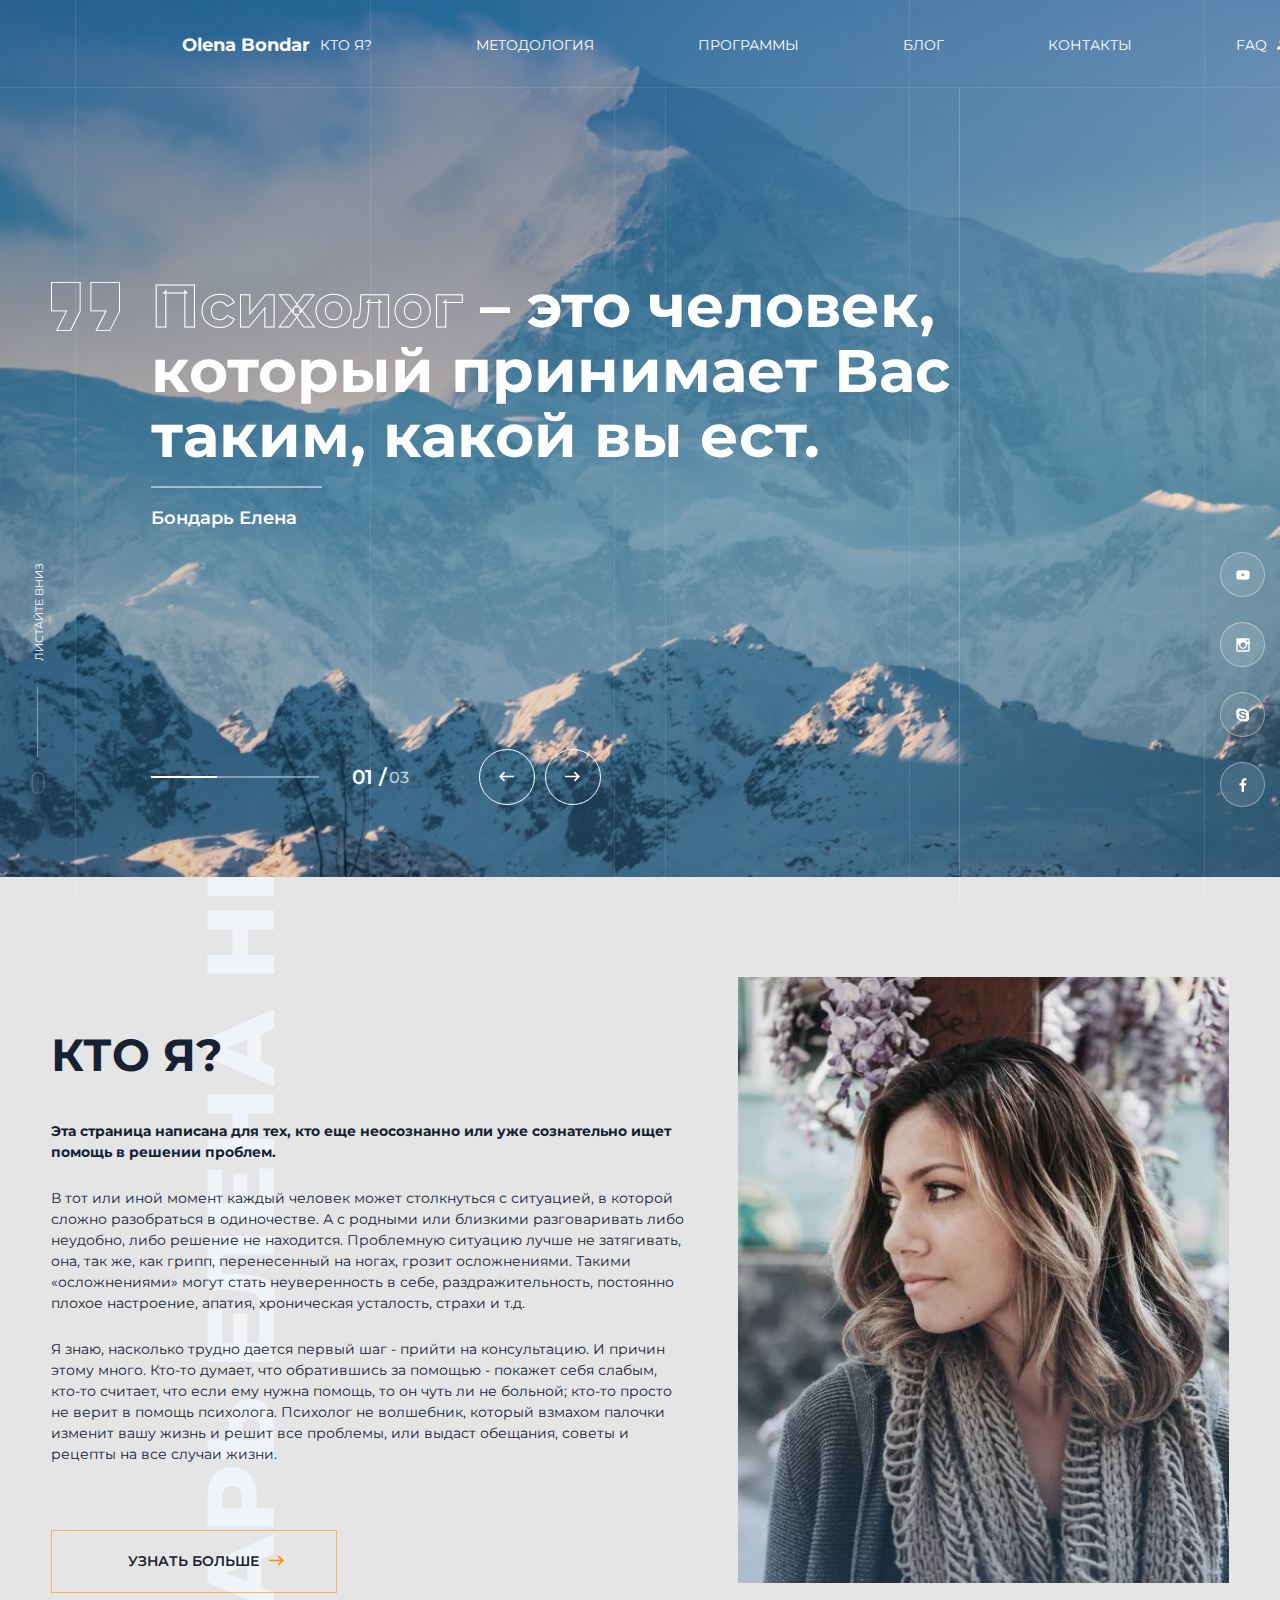
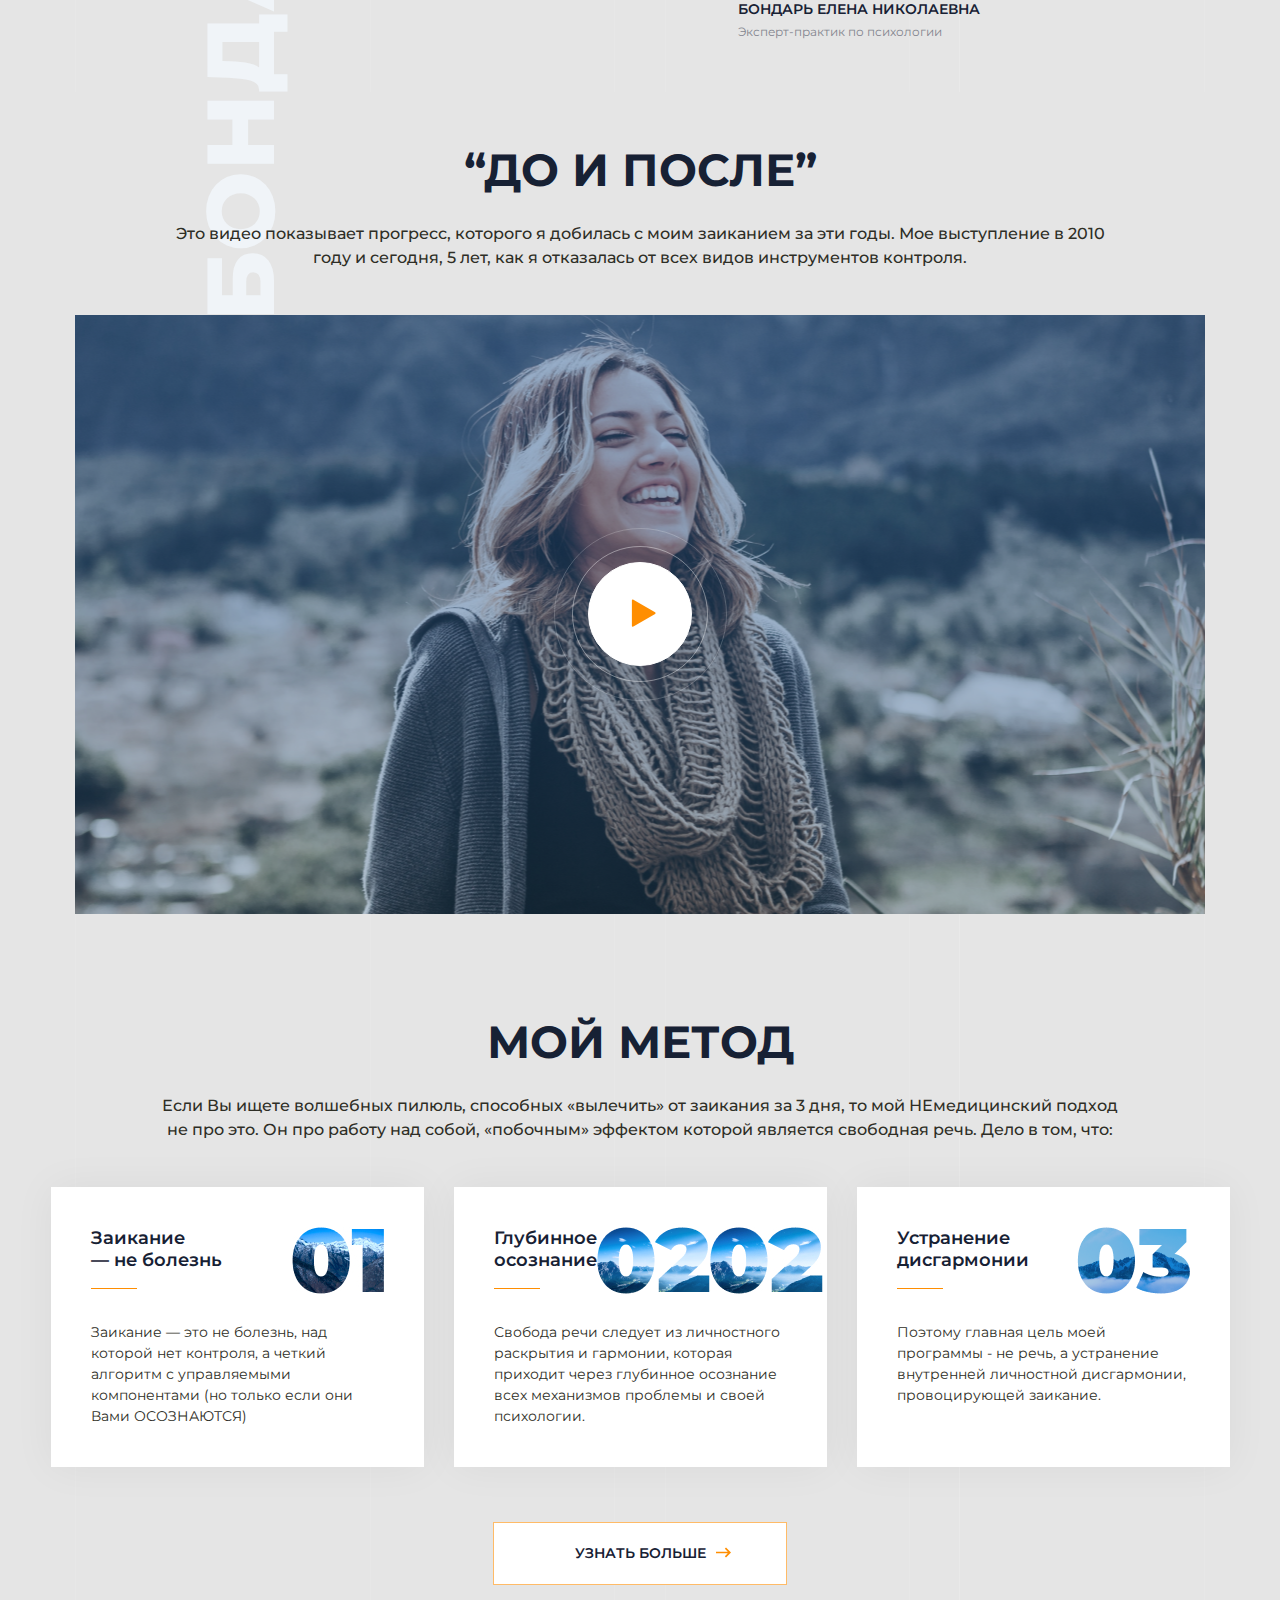
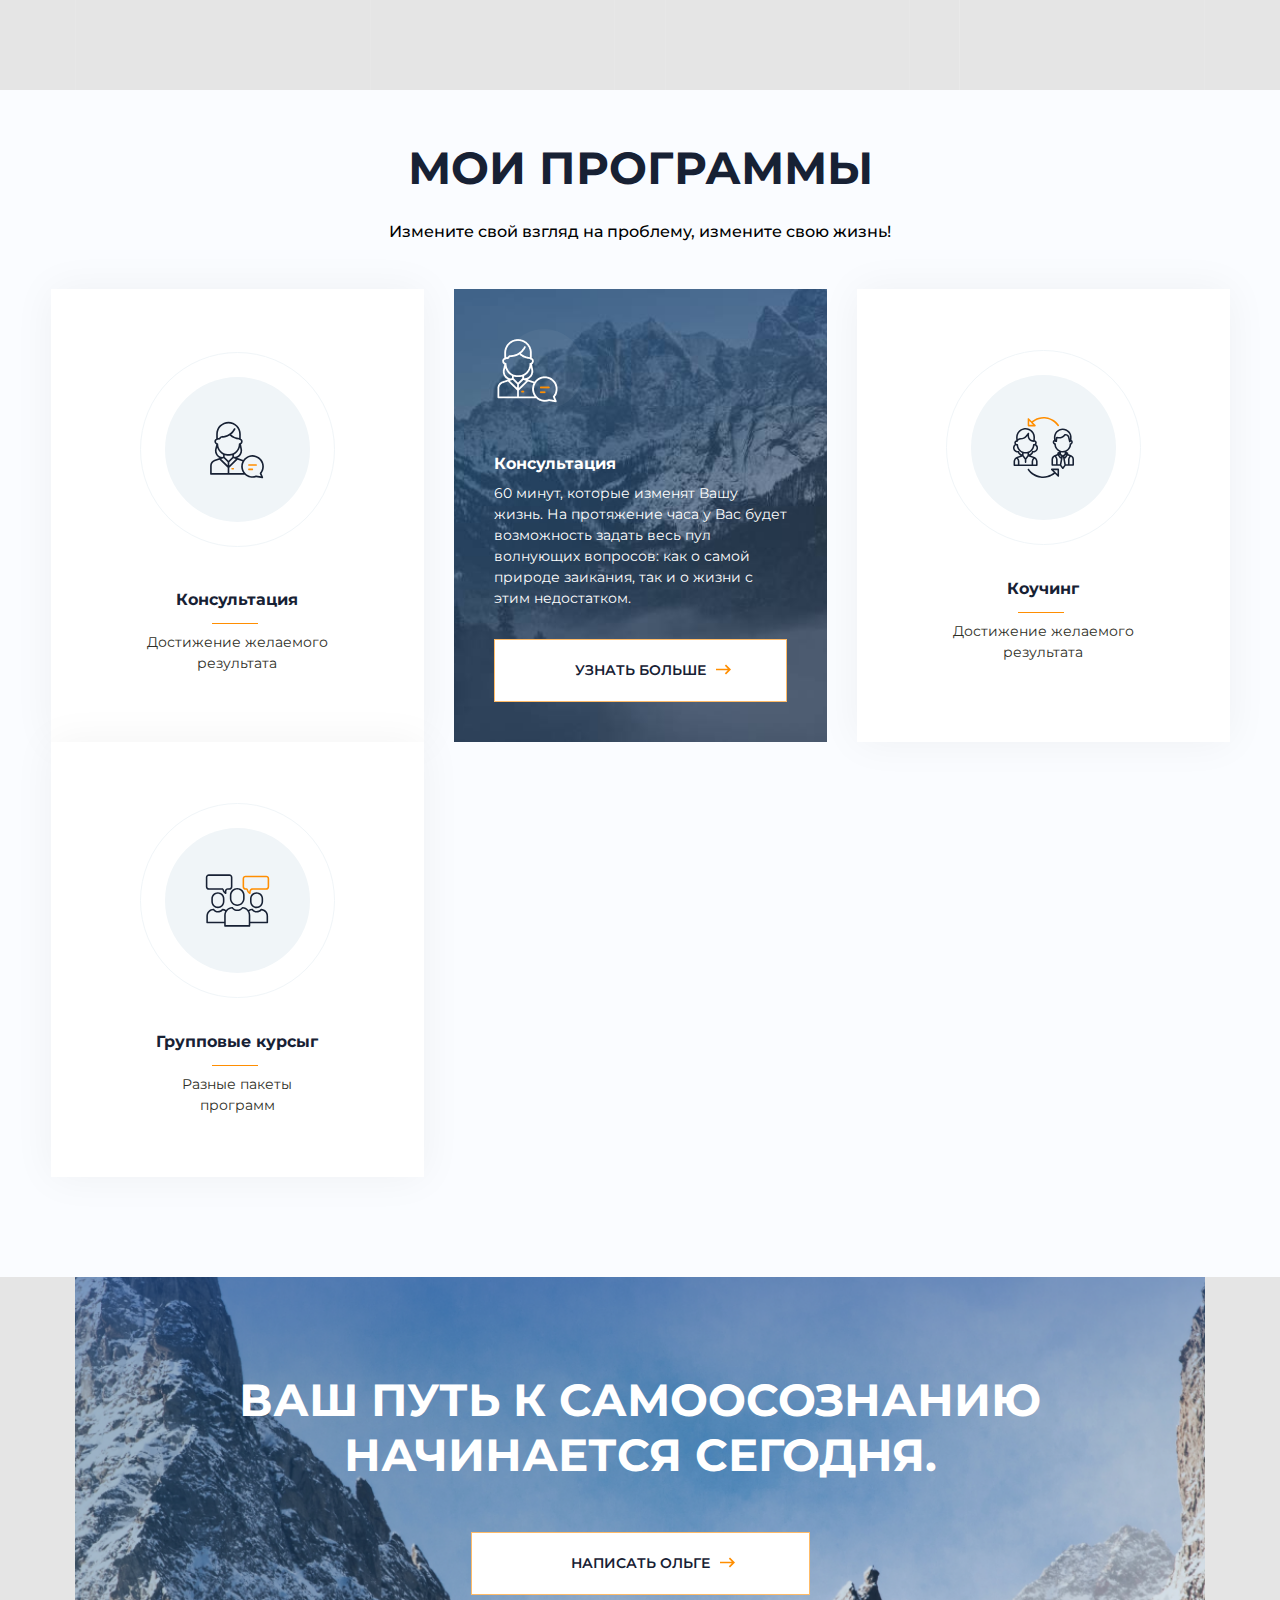
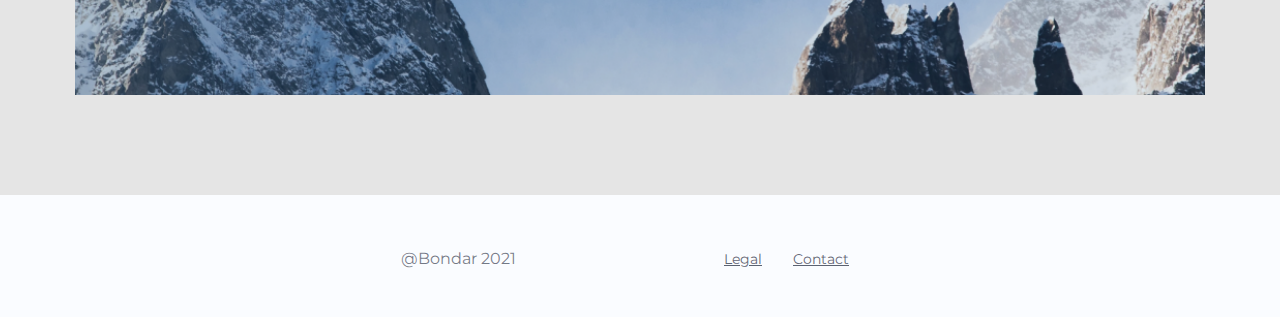
==== index.html @ 81c0834d "add files" ====
<!DOCTYPE html>
<html lang="en" xmlns="http://www.w3.org/1999/html">
<head>
    <meta charset="UTF-8">
    <meta name="viewport" content="width=device-width,initial-scale=1,shrink-to-fit=no">
    <title>Psychologist</title>
    <link rel="preconnect" href="https://fonts.googleapis.com">
    <link rel="preconnect" href="https://fonts.gstatic.com" crossorigin>
    <link href="https://fonts.googleapis.com/css2?family=Montserrat:wght@400;500;600;700;800&display=swap"
          rel="stylesheet">
    <link rel="stylesheet" href="css/style.css">
</head>
<body>

<section class="wrapper">
    <div class="vertical-lines"></div>
    <div class="vertical-lines__two"></div>
    <div class="vertical-lines__three"></div>
    <div class="vertical-lines__four"></div>
    <header class="header">
        <a href="#" class="header__logo">Olena Bondar</a>
        <nav class="menu__body">
            <ul class="menu__list">
                <li><a href="02_StopMyShutter_about_me.html" class="menu__link">КТО Я?</a></li>
                <li><a href="#" class="menu__link">методология</a></li>
                <li><a href="#" class="menu__link">программы</a></li>
                <li><a href="#" class="menu__link">блог</a></li>
                <li><a href="#" class="menu__link">контакты</a></li>
                <li><a href="#" class="menu__link">FAQ</a></li>
            </ul>
        </nav>
        <a href="#" class="header-btn">войти</a>
    </header>
    <div class="quote">
        <div class="vertical-lines__right"></div>
        <div class="vertical-lines__center"></div>
        <div class="vertical-lines__center"></div>
        <div class="vertical-lines__left"></div>
        <div class="quote__scroll_down">
            <p class="quote__scroll_down__text">листайте вниз</p>
            <div class="quote__scroll_down__line">
                <div class="scroll_down__line"></div>
                <img class="scroll_down__img" src="image/quote/mouse.svg">
            </div>
        </div>
        <div class="quote__social social">
            <a class="social-btn quote__social-btn" href="#">Ютуб
                <img class="social-img" src="image/quote/YouTube.svg" alt="Ютуб"></a>
            <a class="social-btn quote__social-btn" href="#">Інстаграм
                <img class="social-img" src="image/quote/instagram.svg" alt="Інстаграм"></a>
            <a class="social-btn quote__social-btn" href="#">Скайп
                <img class="social-img" src="image/quote/skype.svg" alt="Скайп"></a>
            <a class="social-btn quote__social-btn" href="#">Фейсбук
                <img class="social-img" src="image/quote/facebook.svg" alt="Фейсбук"></a>
        </div>
        <div class="container">

            <div class="quote__content">
                <h2 class="quote__title"><span class="quote__text">Психолог</span> – это человек, который
                    принимает
                    Вас таким, какой вы ест. </h2>
                <p class="quote__title__author">Бондарь Елена</p>
                <div class="quote__buttons round_page_buttons">
                    <div class="line"></div>
                    <p class="active_page">01 /</p>
                    <p class="quote__under_title under_title ">03</p>
                    <button class="btn btn_prev">
                        <svg width="15" height="11" viewBox="0 0 15 11" fill="none" xmlns="http://www.w3.org/2000/svg">
                            <path d="M15 4.68005V6.32068H3.20312L6.17188 9.32849L5 10.5004L0 5.50037L5 0.500366L6.17188 1.67224L3.20312 4.68005H15Z"
                                  fill="white"/>
                        </svg>
                    </button>
                    <button class="btn btn_next">
                        <svg width="15" height="11" viewBox="0 0 15 11" fill="none" xmlns="http://www.w3.org/2000/svg">
                            <path d="M1.02107e-06 6.32056L1.1645e-06 4.67993L11.7969 4.67993L8.82813 1.67212L10 0.500244L15 5.50024L10 10.5002L8.82813 9.32837L11.7969 6.32056L1.02107e-06 6.32056Z"
                                  fill="white"/>
                        </svg>
                    </button>
                </div>
            </div>
            
        </div>
    </div>
</section>

<section class="whoI">
    <div class="vertical-lines"></div>
    <div class="vertical-lines__two"></div>
    <div class="vertical-lines__three"></div>
    <div class="vertical-lines__four"></div>
    <div class="vertical-lines__right"></div>
    <div class="vertical-lines__center"></div>
    <div class="vertical-lines__center"></div>
    <div class="vertical-lines__left"></div>

    <div class="whoI_container container">
        <div class="whoI_info">
            <h3 class="title">Кто я?</h3>
            <p class="whoI_info__text"><b>Эта страница написана для тех, кто еще неосознанно или уже сознательно ищет
                помощь в решении проблем.</b></p>
            <p class="whoI_info__text">В тот или иной момент каждый человек может столкнуться с ситуацией, в которой
                сложно разобраться в одиночестве. А с родными или близкими разговаривать либо неудобно, либо решение не
                находится. Проблемную ситуацию лучше не затягивать, она, так же, как грипп, перенесенный на ногах,
                грозит осложнениями. Такими «осложнениями» могут стать неуверенность в себе, раздражительность,
                постоянно плохое настроение, апатия, хроническая усталость, страхи и т.д.</p>
            <p class="whoI_info__text">Я знаю, насколько трудно дается первый шаг - прийти на консультацию. И причин
                этому много. Кто-то думает, что обратившись за помощью - покажет себя слабым, кто-то считает, что если
                ему нужна помощь, то он чуть ли не больной; кто-то просто не верит в помощь психолога. Психолог не
                волшебник, который взмахом палочки изменит вашу жизнь и решит все проблемы, или выдаст обещания, советы
                и рецепты на все случаи жизни.</p>
            <div class="learn_more__btn">
                <a class="learn_more_link__btn" href="#">узнать больше</a>
            </div>
        </div>
        <div class="whoI__photo">
            <img src="image/whoI/photo.jpg" alt="photo"/>
            <p class="initials">Бондарь Елена Николаевна</p>
            <p class="job">Эксперт-практик по психологии</p>
        </div>
        <div class="social">
            <a class="social-btn whoI__social-btn" href="#">Ютуб
                <img class="social-img" src="image/whoI/YouTube.svg" alt="Ютуб"></a>
            <a class="social-btn whoI__social-btn" href="#">Інстаграм
                <img class="social-img" src="image/whoI/instagram.svg" alt="Інстаграм"></a>
            <a class="social-btn whoI__social-btn" href="#">Скайп
                <img class="social-img" src="image/whoI/skype.svg" alt="Скайп"></a>
            <a class="social-btn whoI__social-btn" href="#">Фейсбук
                <img class="social-img" src="image/whoI/facebook.svg" alt="Фейсбук"></a>
        </div>
    </div>
</section>

<section class="progress">
    <div class="name-psychologist">Бондарь Елена Николаевна</div>
    <div class="container">
        <div class="progress__text">
            <h3 class="title">“до и после”</h3>
            <p class="progress__under_title under_title">Это видео показывает прогресс, которого я добилась с моим
                заиканием за эти годы. Мое
                выступление в 2010 году и сегодня, 5 лет, как я отказалась от всех видов инструментов контроля. </p>
        </div>
    </div>
    <div class="progress__player">
        <div class="player_btn__radius"></div>
        <div class="player_btn__radius"></div>
        <button class="player_btn btn">
            <svg class="progress__player-svg" width="25" height="28" viewBox="0 0 25 28" fill="none"
                 xmlns="http://www.w3.org/2000/svg">
                <path d="M24.1016 13.2595C24.7682 13.6444 24.7682 14.6067 24.1016 14.9916L2.38728 27.5283C1.72061 27.9132 0.887278 27.4321 0.887278 26.6623L0.887279 1.5888C0.887279 0.818995 1.72061 0.337868 2.38728 0.722768L24.1016 13.2595Z"
                      fill="#FF8E01"/>
            </svg>
        </button>
    </div>
</section>

<section class="my_method">
    <div class="vertical-lines"></div>
    <div class="vertical-lines__two"></div>
    <div class="vertical-lines__three"></div>
    <div class="vertical-lines__four"></div>
    <div class="vertical-lines__right"></div>
    <div class="vertical-lines__center"></div>
    <div class="vertical-lines__center"></div>
    <div class="vertical-lines__left"></div>

    <div class="container">
        <div class="progress__text">
            <h3 class="title">мой метод</h3>
            <p class="progress__under_title under_title">Если Вы ищете волшебных пилюль, способных «вылечить» от
                заикания за 3 дня, то мой НЕмедицинский подход не про это. Он про работу над собой, «побочным» эффектом
                которой является свободная речь.
                Дело в том, что:
            </p>
        </div>

        <div class="my_method__approaches row">
            <div class="my_method__approaches_column col">
                <div class="my_method__approaches_item item">
                    <div class="approaches_top">
                        <h4 class="title_methods approaches_title">Заикание <br> — не болезнь</h4>
                        <img class="approaches_img" src="image/myMethod/01.jpg" alt="">
                    </div>
                    <p class="approaches_text">
                        Заикание — это не болезнь, над которой нет контроля, а четкий алгоритм с управляемыми
                        компонентами
                        (но только если они Вами ОСОЗНАЮТСЯ)
                    </p>
                </div>
            </div>
            <div class="my_method__approaches_column col">
                <div class="my_method__approaches_item item">
                    <div class="approaches_top">
                        <h4 class="title_methods approaches_title">Глубинное осознание</h4>
                        <img class="approaches_img" src="image/myMethod/02.png" alt="">
                        <img class="approaches_img" src="image/myMethod/02.jpg" alt="">
                    </div>
                    <p class="approaches_text">
                        Свобода речи следует из личностного раскрытия и гармонии, которая приходит через глубинное
                        осознание всех механизмов проблемы и своей психологии.
                    </p>
                </div>
            </div>
            <div class="my_method__approaches_column col">
                <div class="my_method__approaches_item item">
                    <div class="approaches_top">
                        <h4 class="title_methods approaches_title">Устранение дисгармонии</h4>
                        <img class="approaches_img" src="image/myMethod/03.png" alt="">
                    </div>
                    <p class="approaches_text">
                        Поэтому главная цель моей программы - не речь, а устранение внутренней личностной дисгармонии,
                        провоцирующей заикание.
                    </p>
                </div>
            </div>
        </div>

        <div class="my_method__btn learn_more__btn">
            <a class="learn_more_link__btn" href="#">узнать больше</a>
        </div>
    </div>
</section>

<section class="my_programs">
    <div class="vertical-lines"></div>
    <div class="vertical-lines__two"></div>
    <div class="vertical-lines__three"></div>
    <div class="vertical-lines__four"></div>
    <div class="vertical-lines__right"></div>
    <div class="vertical-lines__center"></div>
    <div class="vertical-lines__center"></div>
    <div class="vertical-lines__left"></div>

    <div class="my_programs_container container">
        <div class="progress__text">
            <h3 class="my_programs__title title">мои программы</h3>
            <p class="my_programs__under_title under_title">Измените свой взгляд на проблему, измените свою жизнь!
            </p>
        </div>
        <div class="my_programs__row row">
            <div class="my_programs__col col">
                <div class="my_programs__approaches_item item">
                    <div class="image_wrapper">
                        <div class="image_border"></div>
                        <div class="image_background"></div>
                        <img class="image_programs" src="image/myPrograms/consultation.svg" alt="coaching icon"/>
                    </div>
                    <div class="image_text">
                        <h4 class="approaches_column_title approaches_title">Консультация</h4>
                        <p class="my_programs__text-advantage approaches_text">
                            Достижение желаемого <br> результата
                        </p>
                    </div>
                </div>
            </div>

            <div class="my_programs__col col">
                <div class="my_programs__item-active item">
                    <img class="my_programs__icon" src="image/myPrograms/consultation-icon.png" alt="consultation icon">
                    <h4 class="my_programs__title-methods">Консультация</h4>
                    <p class="my_programs__text approaches_text">
                        60 минут, которые изменят Вашу жизнь. На протяжение часа у Вас будет возможность задать весь пул
                        волнующих вопросов: как о самой природе заикания, так и о жизни с этим недостатком.
                    </p>
                    <div class="my_programs__btn learn_more__btn">
                        <a class="learn_more_link__btn" href="#">узнать больше</a>
                    </div>
                </div>
            </div>


            <div class="my_programs__col col">
                <div class="my_programs__approaches_item item">
                    <img src="image/myPrograms/coaching-icon.svg" alt="coaching icon"/>
                    <h4 class="approaches_column_title approaches_title">Коучинг</h4>
                    <p class="my_programs__text-advantage approaches_text">
                        Достижение желаемого результата
                    </p>
                </div>
            </div>
            <div class="my_programs__col col">
                <div class="my_programs__approaches_item item">
                    <img src="image/myPrograms/GroupCourses-icon.svg" alt="coaching icon"/>
                    <h4 class="approaches_column_title approaches_title">Групповые курсыг</h4>
                    <p class="my_programs__text-advantage approaches_text">
                        Разные пакеты <br> программ
                    </p>
                </div>
            </div>


        </div>
    </div>
</section>

<section class="road">
    <div class="vertical-lines"></div>
    <div class="vertical-lines__two"></div>
    <div class="vertical-lines__three"></div>
    <div class="vertical-lines__four"></div>
    <div class="vertical-lines__right"></div>
    <div class="vertical-lines__center"></div>
    <div class="vertical-lines__center"></div>
    <div class="vertical-lines__left"></div>

    <div class="road__content">
        <div class="road_container container">
            <h3 class="road__title title">Ваш путь к самоосознанию начинается сегодня. </h3>
            <div class="road__btn learn_more__btn">
                <a class="learn_more_link__btn" href="#">Написать Ольге
                </a>
            </div>
        </div>
    </div>
</section>

<footer class="footer">
    <div class="vertical-lines"></div>
    <div class="vertical-lines__two"></div>
    <div class="vertical-lines__three"></div>
    <div class="vertical-lines__four"></div>
    <div class="vertical-lines__right"></div>
    <div class="vertical-lines__center"></div>
    <div class="vertical-lines__center"></div>
    <div class="vertical-lines__left"></div>

    <div class="footer_container container">
        <div class="footer__content">
            <a href="#" class="email">@Bondar 2021</a>
        </div>
        <div class="footer__content">
            <ul class="info_contact">
                <li class="info_contact__item">
                    <a class="info_contact__link" href="#">Legal</a>
                </li>
                <li class="info_contact__item">
                    <a class="info_contact__link" href="#">Contact</a>
                </li>
            </ul>
        </div>
    </div>
</footer>

<div class="modal-content">
    <button class="modal-content-close" type="button" title="Закрити">
        Закрити
    </button>
    <h2 class="modal-content-title approaches_title">Вход</h2>
    <form class="login-form" action="https://echo.htmlacademy.ru" method="post">
        <input class="icon-email" type="text" name="login" placeholder="E-mail">
        <input class="icon-password" type="password" name="password" placeholder="Пароль">
        <div class="remember">
            <label class="login-checkbox">
                <input type="checkbox" name="remember">
                <span class="checkbox-indicator"></span>
                Запомнить меня
            </label>
            <a class="restore" href="#">Забыли пароль?</a>
        </div>
        <button class="exit__btn learn_more_link__btn" type="submit">
            Войти
        </button>
        <div class="registration">
            <span class="registration_text">У вас нет аккаунта?</span>
            <a class="registration__link" href="#">Регистрация</a>
        </div>
    </form>
</div>

<div class="modal-content-registration">
    <button class="modal-content-close" type="button" title="Закрити">
        Закрити
    </button>
    <h2 class="modal-content-title approaches_title">Регистрация</h2>
    <form class="login-form" action="https://echo.htmlacademy.ru" method="post">
        <input class="icon-user" type="text" name="name" placeholder="Имя">
        <input class="icon-email" type="text" name="login" placeholder="E-mail">
        <input class="icon-password" type="password" name="password" placeholder="Пароль">
        <button class="exit__btn registration__exit__btn learn_more_link__btn" type="submit">
            зарегистрироваться
        </button>
        <div class="remember">
            <label class="login-checkbox registration-login-checkbox">
                <input type="checkbox" name="remember">
                <span class="checkbox-indicator registration-checkbox-indicator"></span>
                <span class="capital_letter">О</span>ТПРАВЛЯЯ ДАННУЮ ФОРМУ, ВЫ СОГЛАШАЕТЕСЬ НА ОБРАБОТКУ ПЕРСОНАЛЬНЫХ
                ДАННЫХ
            </label>
        </div>
    </form>
</div>

<script src="script.js"></script>
</body>
</html>
---- css/style.css ----
* {
    box-sizing: border-box;
}

body, html {
    margin: 0;
    font-family: 'Montserrat', sans-serif;
}

a {
    text-decoration: none;
}

img {
    max-width: 100%;
}


/*==============HEADER=============*/
.wrapper {
    position: relative;
    color: #FFFFFF;
    background: #1746d2 url("../image/MountainsHomePage.png") 50%/cover no-repeat;
    z-index: 1;
}

.name-psychologist {
    position: absolute;
    font-weight: 800;
    left: -604px;
    /*margin-right: 9px;*/
    font-size: 95px;
    line-height: 116px;
    text-transform: uppercase;
    transform: rotate(-90deg) translateX(673px);
    color: #F3F8FD;
    opacity: 0.8;
}

.vertical-lines {
    position: absolute;
    height: 100%;
    width: 1px;
    top: 0;
    left: 75px;
    background: rgba(255, 255, 255, .1);
}

.vertical-lines__two {
    position: absolute;
    height: 100%;
    width: 1px;
    top: 0;
    left: 370px;
    background: rgba(255, 255, 255, .1);
}

.vertical-lines__three {
    position: absolute;
    height: 100%;
    width: 1px;
    top: 0;
    right: 370px;
    background: rgba(255, 255, 255, .1);
}

.vertical-lines__four {
    position: absolute;
    height: 100%;
    width: 1px;
    top: 0;
    right: 75px;
    background: rgba(255, 255, 255, .1);
}

.wrapper a {
    color: #FFFFFF;
}

.header {
    border-bottom: 1px solid rgba(255, 255, 255, 0.1);
    padding: 33px 182px 30px;
    display: flex;
    justify-content: space-between;
    align-items: center;
}

.header__logo {
    font-weight: bold;
    font-size: 18px;
    line-height: 24px;
    white-space: nowrap;
}

.menu__body {
    margin: 0 10px;
}

.menu__list {
    display: flex;
    align-items: center;
    padding: 0;
    margin: 0;
}

.menu__list li {
    list-style-type: none;
    margin-left: 104px;
    white-space: nowrap;
}

.menu__list li:first-child {
    margin-left: 0;
}

.menu__link {
    font-size: 14px;
    line-height: 24px;
    text-transform: uppercase;
}

.header-btn {
    padding-left: 24px;
    position: relative;
}

.header-btn::before {
    content: "";
    position: absolute;
    top: 3px;
    left: 0;
    width: 10px;
    height: 24px;
    background: transparent url(../image/iconExit.svg) no-repeat;
}

/*=================================*/
.quote {
    position: relative;
    display: flex;
    justify-content: space-between;
    padding: 185px 0 68px;
}

.vertical-lines__right {
    position: absolute;
    height: 100%;
    width: 1px;
    top: 0;
    left: 665px;
    background: rgba(255, 255, 255, .1);
}

.vertical-lines__center {
    position: absolute;
    height: 100%;
    width: 1px;
    top: 0;
    left: 959px;
    background: rgba(255, 255, 255, .1);
}

.vertical-lines__left {
    position: absolute;
    height: 100%;
    width: 1px;
    top: 0;
    right: 665px;
    background: rgba(255, 255, 255, .1);
}

.quote__scroll_down {
    position: absolute;
    bottom: 0;
    left: 0;
    display: flex;
    flex-direction: column;
    align-items: center;
    width: 75px;
    padding-bottom: 100px;
}

.container {
    position: relative;
    z-index: 1;
    width: 100%;
    max-width: 1179px;
    margin: auto;
}

.quote__scroll_down__line {
    height: 70px;
    width: 1px;
    background: #FFFFFF;
    opacity: 0.4;
    margin-bottom: 20px;
}

.quote__scroll_down__text {
    font-weight: normal;
    font-size: 11px;
    line-height: 13px;
    text-transform: uppercase;
    transform: rotate(-90deg) translateY(50px);
    transform-origin: left;
    margin-bottom: 20px;
    white-space: nowrap;
}

.quote__scroll_down__line {
    position: relative;
}

.scroll_down__img {
    position: absolute;
    bottom: -37px;
    left: -10px;
    max-width: initial;
}

.quote__content {
    padding-left: 100px;
    padding-right: 100px;
}

.quote__title {
    position: relative;
    font-style: normal;
    font-weight: bold;
    font-size: 60px;
    line-height: 65px;
    margin: 0;
}

.quote__text {
    color: transparent;
    -webkit-text-stroke: 1px #FFFFFF;
}

.quote__title::before {
    content: "";
    position: absolute;
    top: 9px;
    left: -100px;
    width: 69px;
    height: 49px;
    background: transparent url(../image/quote/quotes.png) no-repeat center;
}

.quote__title__author {
    display: table;
    padding-top: 18px;
    padding-right: 25px;
    font-weight: 600;
    font-size: 18px;
    line-height: 24px;
    border-top: 2px solid rgba(255, 255, 255, .5);
    margin-bottom: 215px;
}

.quote__buttons {
    display: flex;
    align-items: center;
}

.line {
    position: relative;
    height: 2px;
    width: 168px;
    background: rgba(255, 255, 255, 0.4);
    margin-right: 33px;
}

.line::before {
    content: "";
    position: absolute;
    top: 0;
    left: 0;
    background: rgba(255, 255, 255, 1);
    width: 66px;
    height: 2px;
}

.active_page {
    font-weight: 600;
    font-size: 20px;
    line-height: 24px;
    text-transform: uppercase;
}

/*=============Загальний стиль тексту під заголовком============*/
.under_title {
    font-weight: 500;
    font-size: 16px;
    line-height: 24px;
}

/*=============Загальний стиль тексту під заголовком============*/
/*==============================================================*/
.quote__under_title {
    margin-left: 3px;
    margin-right: 70px;
    padding-top: 1px;
    color: rgba(255, 255, 255, .7);
    text-transform: uppercase;
}

.btn {
    border-radius: 50%;
    cursor: pointer;
}

.btn_prev,
.btn_next {
    height: 56px;
    width: 56px;
    margin-right: 10px;

    text-transform: uppercase;
    background: transparent;
    border: 1px solid #FFFFFF;
}

.btn_next:last-child {
    margin-right: 0;
}

.social-btn {
    font-size: 0;
}

.social {
    padding: 0 15px 70px;
    position: absolute;
    right: 0;
    bottom: 0;
}

.social-btn {
    position: relative;
    display: flex;
    align-items: center;
    justify-content: center;
    text-decoration: none;
    border-radius: 50%;
    height: 45px;
    width: 45px;
    margin-bottom: 25px;
}

.quote__social-btn {
    background: rgba(255, 255, 255, 0.1);
    border: 1px solid rgba(255, 255, 255, 0.4);
}

.social-btn:last-child {
    margin-bottom: 0;
}

/*=============================================*/

.whoI {
    position: relative;
    background: #E5E5E5;
}

.whoI_container {
    display: flex;
    justify-content: space-between;
    padding: 100px 0 50px;
}

.whoI_info {
    flex: 0 0 58.333333%;
    max-width: 58.333333%;
    padding-right: 50px;
    z-index: 1;
}

.title {
    padding: 50px 0 25px 0;
    margin: 0;
    font-weight: bold;
    font-size: 45px;
    line-height: 55px;
    text-transform: uppercase;
    color: #172134;
}

.whoI_info__text {
    color: #172134;
    margin-bottom: 25px;
    font-size: 14px;
    line-height: 21px;
}

.whoI_info__text:last-of-type {
    margin-bottom: 0;
}

.learn_more__btn {
    position: relative;
    z-index: 1;
    display: flex;
    align-items: center;
    justify-content: center;
    width: 45%;
    margin-top: 65px;
    padding: 20px 50px;
    border: 1px solid rgba(255, 142, 1, .6);
}

.learn_more__btn:hover {
    background: #ff8e01;
}

.learn_more__btn:hover a {
    color: #FFFFFF;
}

.learn_more__btn:hover .learn_more_link__btn::before {
    background: transparent url(../image/quote/next.svg) no-repeat;
}

.learn_more_link__btn {
    text-transform: uppercase;
    color: #172134;
    position: relative;
    font-weight: 600;
    font-size: 14px;
    line-height: 21px;
}

.learn_more_link__btn::before {
    content: "";
    position: absolute;
    top: 4px;
    right: -25px;
    width: 15px;
    height: 25px;
    background: transparent url(../image/whoI/next.svg) no-repeat;
}

.whoI__social-btn {
    background: rgba(23, 33, 52, 0.05);
    border: 1px solid rgba(23, 33, 52, 0.1);
}

.social.social-img {
    background: rgba(23, 33, 52, 0.55);
}

.whoI__photo {
    flex: 0 0 41.666667%;
    max-width: 41.666667%;
    z-index: 1;
}
.initials {
    margin: 12px 0 1px 0;
    font-weight: 600;
    font-size: 14px;
    line-height: 21px;
    text-transform: uppercase;
    color: #172134;
}

.job {
    margin: 0;
    font-weight: normal;
    font-size: 12px;
    line-height: 21px;
    color: #172134;
    opacity: 0.5;
}

.whoI .social {
    padding-bottom: 110px;
}

/*=============================================*/
.progress {
    position: relative;
    background: #E5E5E5;
}

.progress__text {
    text-align: center;
    padding-bottom: 45px;
}

.progress__under_title {
    color: #2E2E26;
    padding: 0 110px;
    margin: 0;
}

.progress__player {
    display: flex;
    align-items: center;
    justify-content: center;
    height: 599px;
    max-height: 100%;
    margin: 0 75px;
    background: #1746d2 url("../image/progress/backgroundPlayer.png") 50%/cover no-repeat;
}

.player_btn {
    width: 104px;
    height: 104px;
    background: #FFFFFF;
    border: 1px solid #FFFFFF;
}

.player_btn:hover .progress__player-svg path:hover {
    fill: #1746d2;
}

.player_btn__radius:first-child {
    position: absolute;
    width: 173px;
    height: 173px;
    border-radius: 50%;
    opacity: 0.2;

    border: 1px solid #FFFFFF;
}

.player_btn__radius {
    position: absolute;
    width: 136px;
    height: 136px;
    border-radius: 50%;
    opacity: 0.4;
    border: 1px solid #FFFFFF;
}

.progress__player-svg {
    margin-left: 7px;
}

/*======================================*/
.my_method {
    position: relative;
    padding-top: 50px;
    padding-bottom: 50px;
    background: #E5E5E5;
}

.row {
    display: flex;
    flex-wrap: wrap;
    margin: 0 -15px;
}

.col {
    padding: 0 15px;
    flex: 1 1 33.333333%;
    max-width: 33.333333%;
    z-index: 1;
}

.item {
    height: 100%;
}

.my_method__approaches_item {
    padding: 40px;
    background: #FFFFFF;
    box-shadow: 0 0 40px rgba(0, 0, 0, 0.05);
}

.approaches_top {
    display: flex;
    justify-content: space-between;
}

/*===========Загальний стиль заголовка методів==============*/
.title_methods {
    font-weight: 600;
    font-size: 18px;
    line-height: 22px;
}

.approaches_title {
    position: relative;
    padding-bottom: 18px;
    margin: 0 0 19px 0;
    color: #172134;
}

.approaches_title::before {
    content: "";
    position: absolute;
    bottom: 0;
    left: 0;
    width: 46px;
    height: 1px;
    background: #FF8E01;
}

.approaches_img {
    height: 100%;
}

.approaches_text {
    margin-bottom: 0;
    font-weight: normal;
    font-size: 14px;
    line-height: 21px;

    color: #2E2E26;
}

.my_method__btn {
    background: #FFFFFF;
    margin: 55px auto;
    width: 25%;
}

/*============================================*/
.my_programs {
    position: relative;
    background: #FAFCFF;
}

.my_programs__under_title {
    margin: 0;
}

.my_programs__row {
    padding-bottom: 100px;
}

.my_programs__item-active {
    background: #1746d2 url("../image/myPrograms/classActive.jpg") 50%/cover no-repeat;
    padding: 40px;
}

.my_programs__icon {
    margin-bottom: 40px;
}

.my_programs__title-methods {
    margin: 0 0 10px 0;
    color: #FFFFFF;
}

.my_programs__text {
    color: #FFFFFF;
    margin: 0;
}

.my_programs__btn {
    background: #FFFFFF;
    margin: 30px auto 0;
    width: 100%;
}

.my_programs__approaches_item {
    position: relative;
    text-align: center;
    padding: 60px;
    background: #FFFFFF;
    border: 1px solid rgba(255, 255, 255, 0.5);
    box-shadow: 0 0 40px rgba(0, 0, 0, 0.05);
}

.approaches_column_title {

    padding-bottom: 15px;
    margin-top: 30px;
    margin-bottom: 8px;

}

.approaches_column_title::before {
    left: 40%;
}

.my_programs__text-advantage {
    margin: 0;
}

.image_wrapper {
    /*position: relative;*/
    display: flex;
    text-align: center;
    justify-content: center;
    align-items: center;
    margin-top: 100px;
}

.image_border {
    position: absolute;
    border-radius: 50%;
    border: 1px solid #F0F5F8;
    width: 195px;
    height: 195px;
}

.image_background {
    position: absolute;
    border-radius: 50%;
    width: 145px;
    height: 145px;
    background: #F0F5F8;
}

.image_programs {
    position: absolute;
}

.image_text {
    margin-top: 140px;
}

/*===================================*/
.road {
    padding-bottom: 100px;
    background: #E5E5E5;
}

.road__content {
    margin: 0 75px;
    background: #1746d2 url("../image/road/backgroundRoad.png") 50%/cover no-repeat;
}

.road_container {
    text-align: center;
    padding: 95px 0 100px;
}

.road__title {
    padding: 0 50px;
    color: #FFFFFF;
}

.road__btn {
    background: #FFFFFF;
    margin: 50px auto 0;
    width: 30%;
    padding: 20px 90px;
}

/*============================================*/
.footer {
    background: #FAFCFF;
    padding: 54px 0 49px;
}

.footer_container {
    display: flex;
}

.footer__content {
    flex: 1 1 50%;
    max-width: 50%;
}

.email {
    display: flex;
    /*text-align: end;*/
    /*padding: 50px 120px 50px 300px;*/
    color: rgba(23, 33, 52, 0.6);
    justify-content: flex-end;
    padding-right: 124px;
    /*margin-top: 30px;*/
}

.info_contact {
    display: flex;
    margin: 0;
    padding: 0;
}

.info_contact__item {
    list-style: none;
}

.info_contact__item:first-child {
    margin-left: 84px;
}

.info_contact__link {
    margin-right: 31px;
    font-weight: normal;
    font-size: 14px;
    line-height: 17px;
    text-decoration-line: underline;

    color: rgba(23, 33, 52, 0.7);

}

/*========================================*/
/*========================================*/
.modal-content {
    display: none;
    position: absolute;
    top: 90px;
    left: 50%;
    width: 470px;
    height: 470px;
    margin-left: -230px;
    padding: 45px 60px 58px;
    background: #FFFFFF;
}

.modal-content-registration {
    display: none;
    position: absolute;
    top: 90px;
    left: 50%;
    width: 470px;
    height: 550px;
    margin-left: -230px;
    margin-top: 480px;
    padding: 45px 60px 58px;
    background: #FFFFFF;
}

@keyframes bounce {
    0% {
        transform: translateY(-2000px);
    }
    70% {
        transform: translateY(30px);
    }
    90% {
        transform: translateY(-10px);
    }
    100% {
        transform: translateY(0);
    }
}

@keyframes shake {
    0%, 100% {
        transform: translateX(0);
    }
    10%, 30%, 50%, 70%, 90% {
        transform: translateX(-10px);
    }
    20%, 40%, 60%, 80% {
        transform: translateY(10px);
    }
}

.modal-error {
    animation: shake .6s;
}

.modal-content-close {
    position: absolute;
    top: 0;
    right: -34px;

    width: 22px;
    height: 22px;

    font-size: 0;

    background-color: transparent;
    border: 0;
    cursor: pointer
}

.modal-content-close::before,
.modal-content-close::after {
    content: '';
    position: absolute;
    top: 10px;
    left: 2px;

    width: 19px;
    height: 3px;
    background-color: #d0d0d0;
    border-radius: 1px;
}

.modal-content-close::before {
    transform: rotate(45deg);
}

.modal-content-close::after {
    transform: rotate(-45deg);
}

.modal-content-title {
    font-weight: bold;
    font-size: 40px;
    line-height: 49px;

    text-align: center;
    text-transform: uppercase;


    color: #172134;
}

.modal-content-title::before {
    left: 43%;
}

.modal-content .login-form {
    margin-top: 25px;
    margin-bottom: 10px;
}

.login-form input[type="text"], .login-form input[type="password"] {
    width: 100%;
    margin: 0 0 15px;
    padding: 22px 56px 24px 30px;
    font-style: normal;
    font-weight: 300;
    font-size: 14px;
    line-height: 14px;
    font-family: 'Montserrat', sans-serif;
    color: #172134;
    background: #FFFFFF;
    border: 1px solid rgba(23, 33, 52, .2);
}

.login-form input.icon-user {
    background: url(../pop-upImage/registration/user.svg) 95% 22px no-repeat, url(../pop-upImage/Exit/grayLine.svg) 85% 15px no-repeat;
}

.login-form input.icon-email {
    background: url(../pop-upImage/Exit/E-mail.svg) 95% 22px no-repeat, url(../pop-upImage/Exit/grayLine.svg) 85% 15px no-repeat;
}

.login-form input.icon-password {
    background: url(../pop-upImage/Exit/Password.svg) 95% 22px no-repeat, url(../pop-upImage/Exit/grayLine.svg) 85% 15px no-repeat;
}

.login-checkbox {
    position: relative;
    padding-left: 30px;
    cursor: pointer;
    font-size: 14px;
    line-height: 17px;
    color: #172134;
}


.login-checkbox input[type="checkbox"] + .checkbox-indicator {
    position: absolute;
    top: -3px;
    left: 0;
    width: 20px;
    height: 20px;
    opacity: 0.8;
    border: 1px solid #172134;
    border-radius: 3px;
}

.remember {
    display: flex;
    align-items: center;
    justify-content: space-between;
}

.restore {
    font-size: 14px;
    line-height: 17px;
    color: #FF8E01;
}

.exit__btn {
    width: 100%;
    margin-top: 16px;
    padding: 20px 50px;
    background: #FFFFFF;
    border: 1px solid #FF8E01;
}

.exit__btn::before {
    content: "";
    position: absolute;
    top: 42%;
    right: 35%;
    width: 15px;
    height: 25px;
    background: transparent url(../image/whoI/next.svg) no-repeat;
}

.registration {
    margin-top: 15px;
    text-align: center;
    font-size: 14px;
    line-height: 17px;
}

.registration_text {
    color: #172134;
}

.registration__link {
    color: #FF8E01;;
    border-bottom: 1px solid #FF8E01;;

}

.modal-content-show {
    display: block;
    animation: bounce .6s;
}

.login-checkbox input[type="checkbox"] {
    display: none;
}


.login-checkbox input[type="checkbox"]:checked + .checkbox-indicator::before,
.login-checkbox input[type="checkbox"]:checked + .checkbox-indicator::after {
    content: '';
    position: absolute;
    top: 8px;
    left: 2px;

    width: 15px;
    height: 1px;

    background-color: #000;
}

.login-checkbox input[type="checkbox"]:checked + .checkbox-indicator::before {
    transform: rotate(45deg);
}

.login-checkbox input[type="checkbox"]:checked + .checkbox-indicator::after {
    transform: rotate(-45deg);
}

.registration-login-checkbox {
    padding-left: 36px;
    margin-top: 20px;
    font-weight: normal;
    font-size: 12px;
    line-height: 15px;
    text-transform: lowercase;
    color: #172134;
}

.login-checkbox input[type="checkbox"] + .registration-checkbox-indicator {
    top: 4px;
}

.registration__exit__btn::before {
    right: 15%;
}

.capital_letter {
    text-transform: uppercase;
}
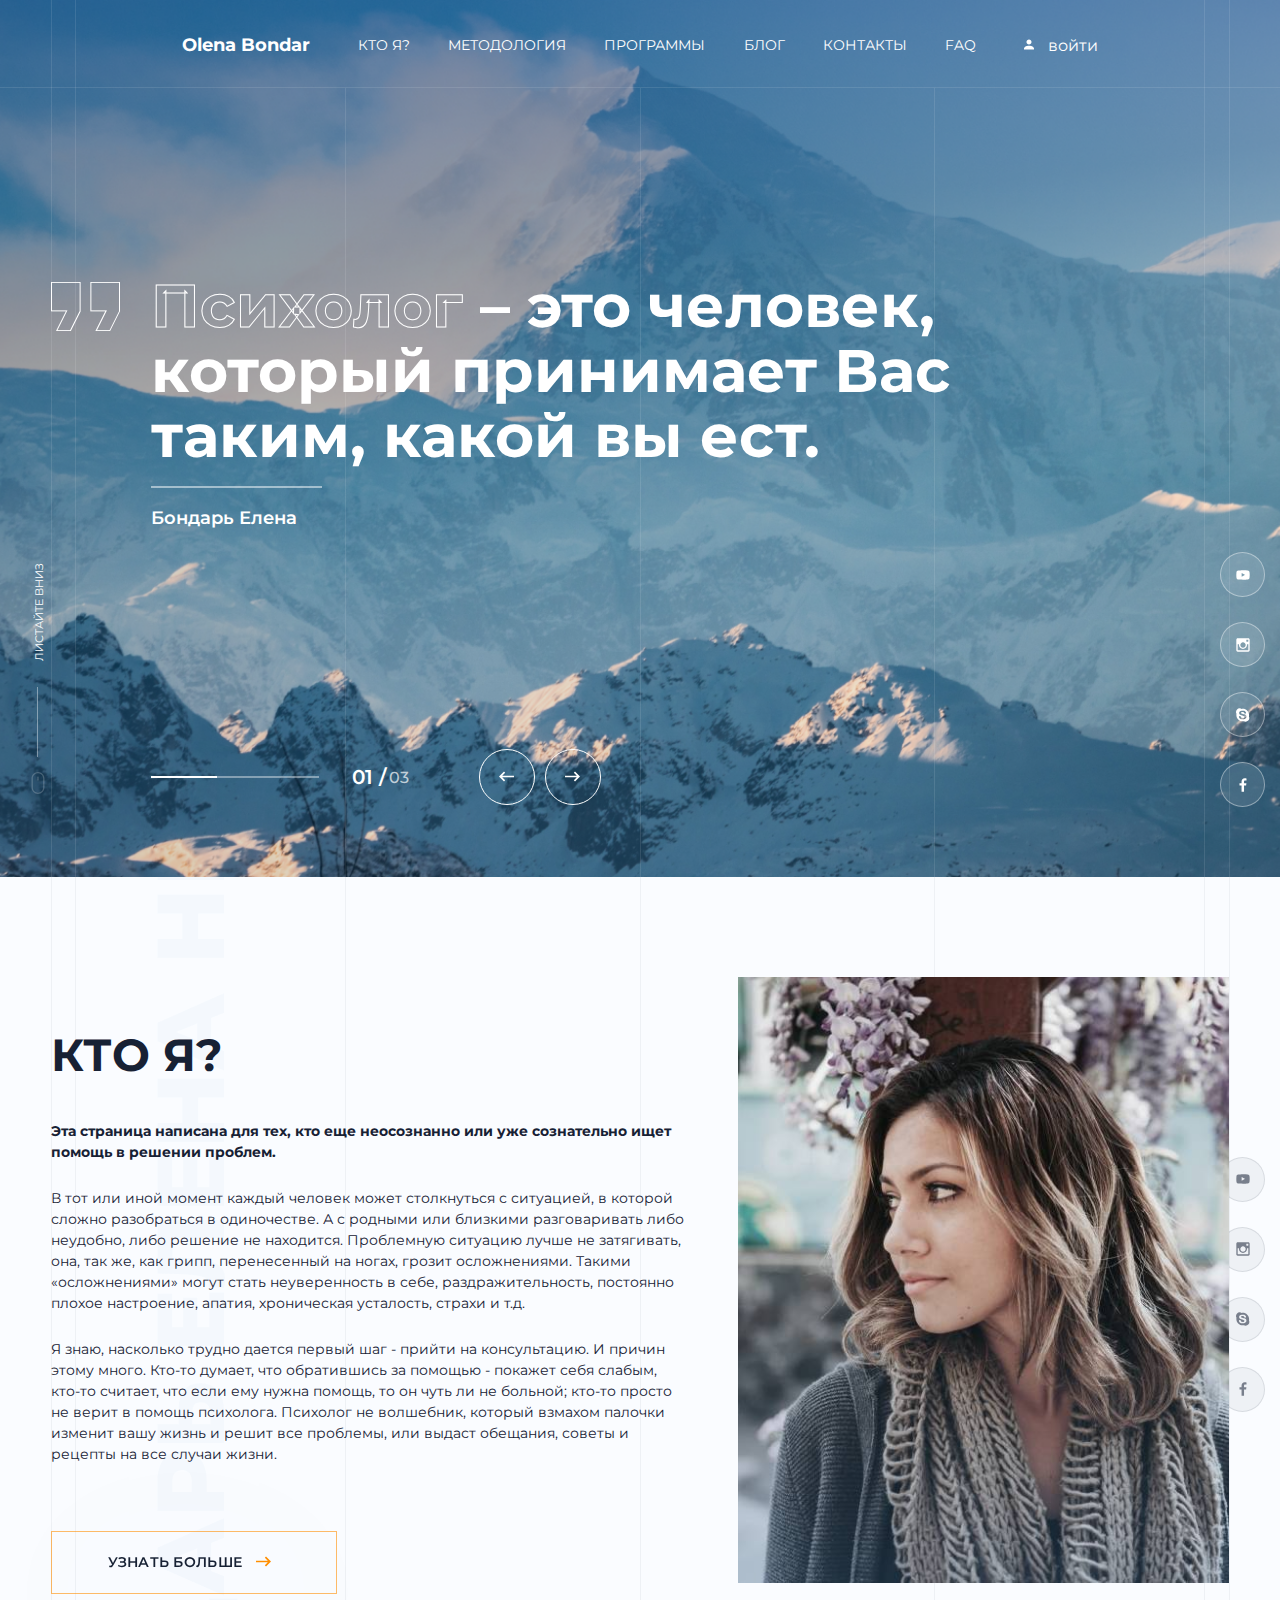
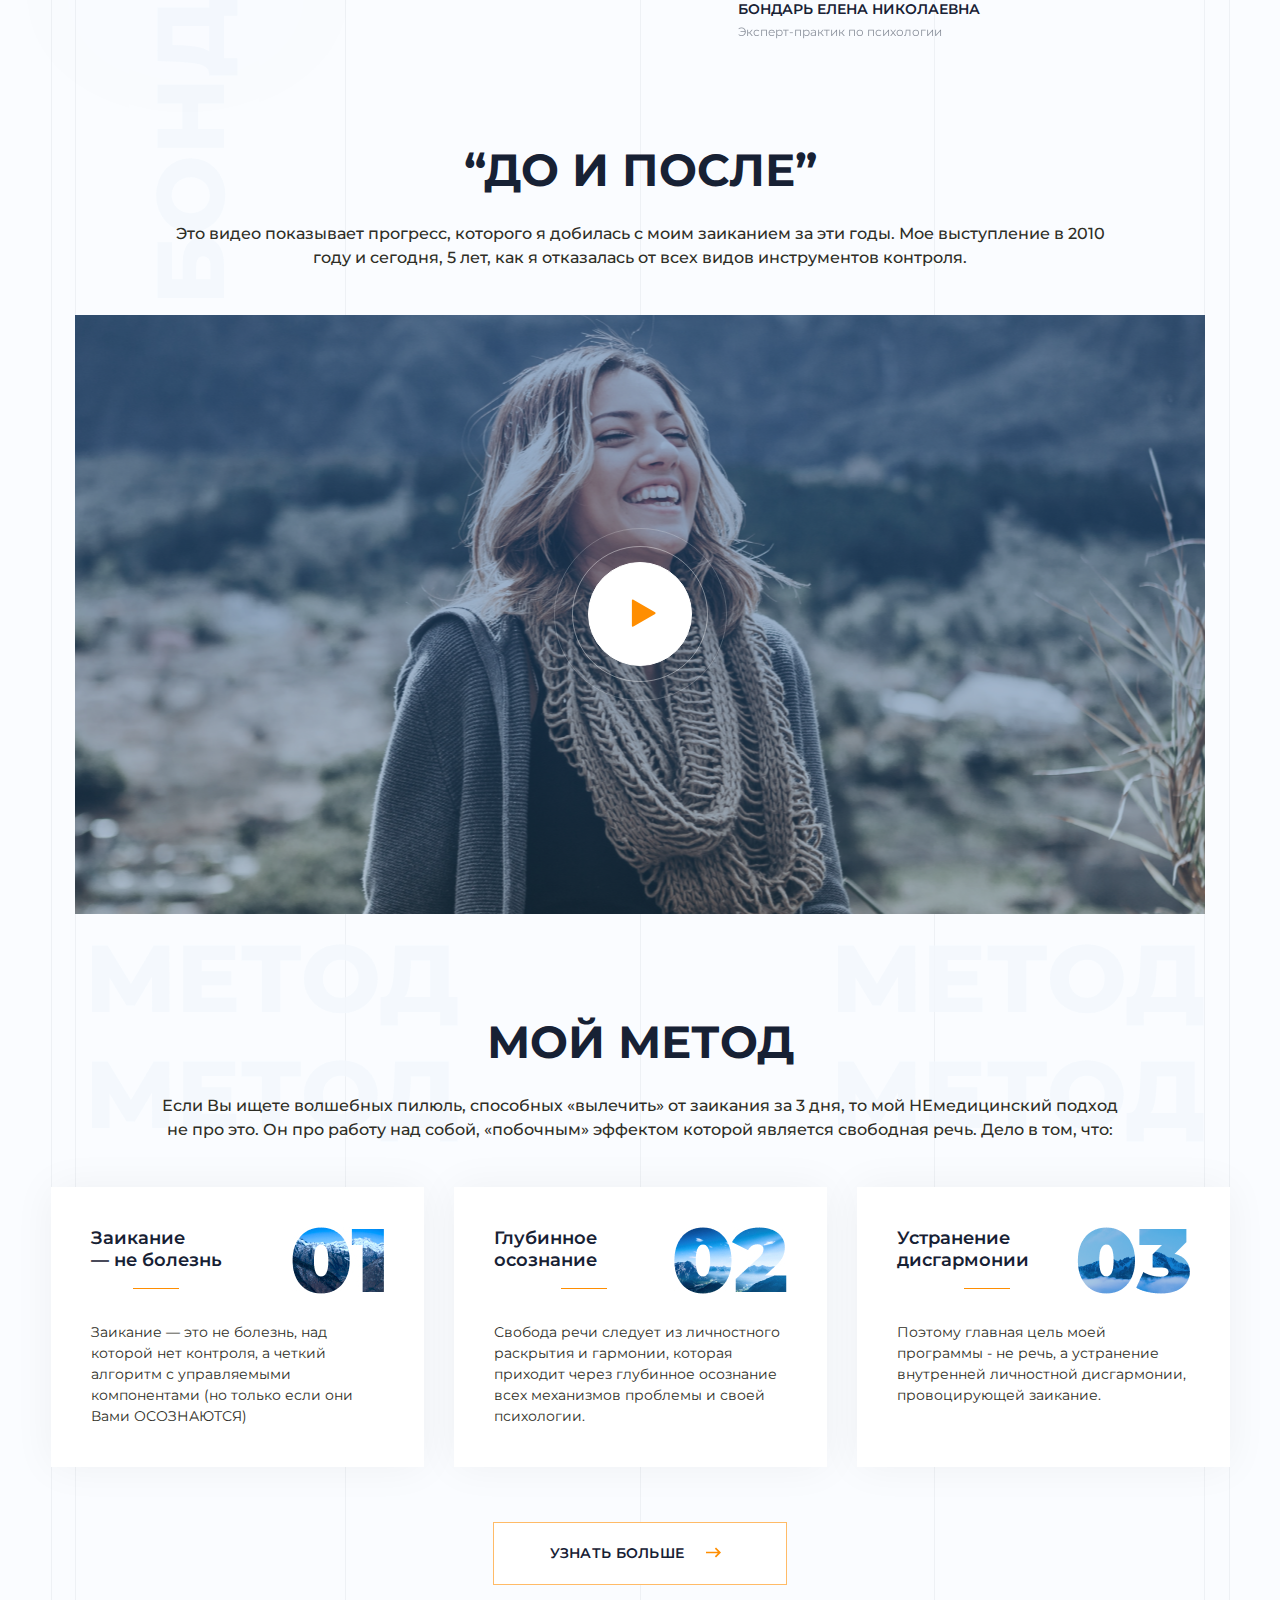
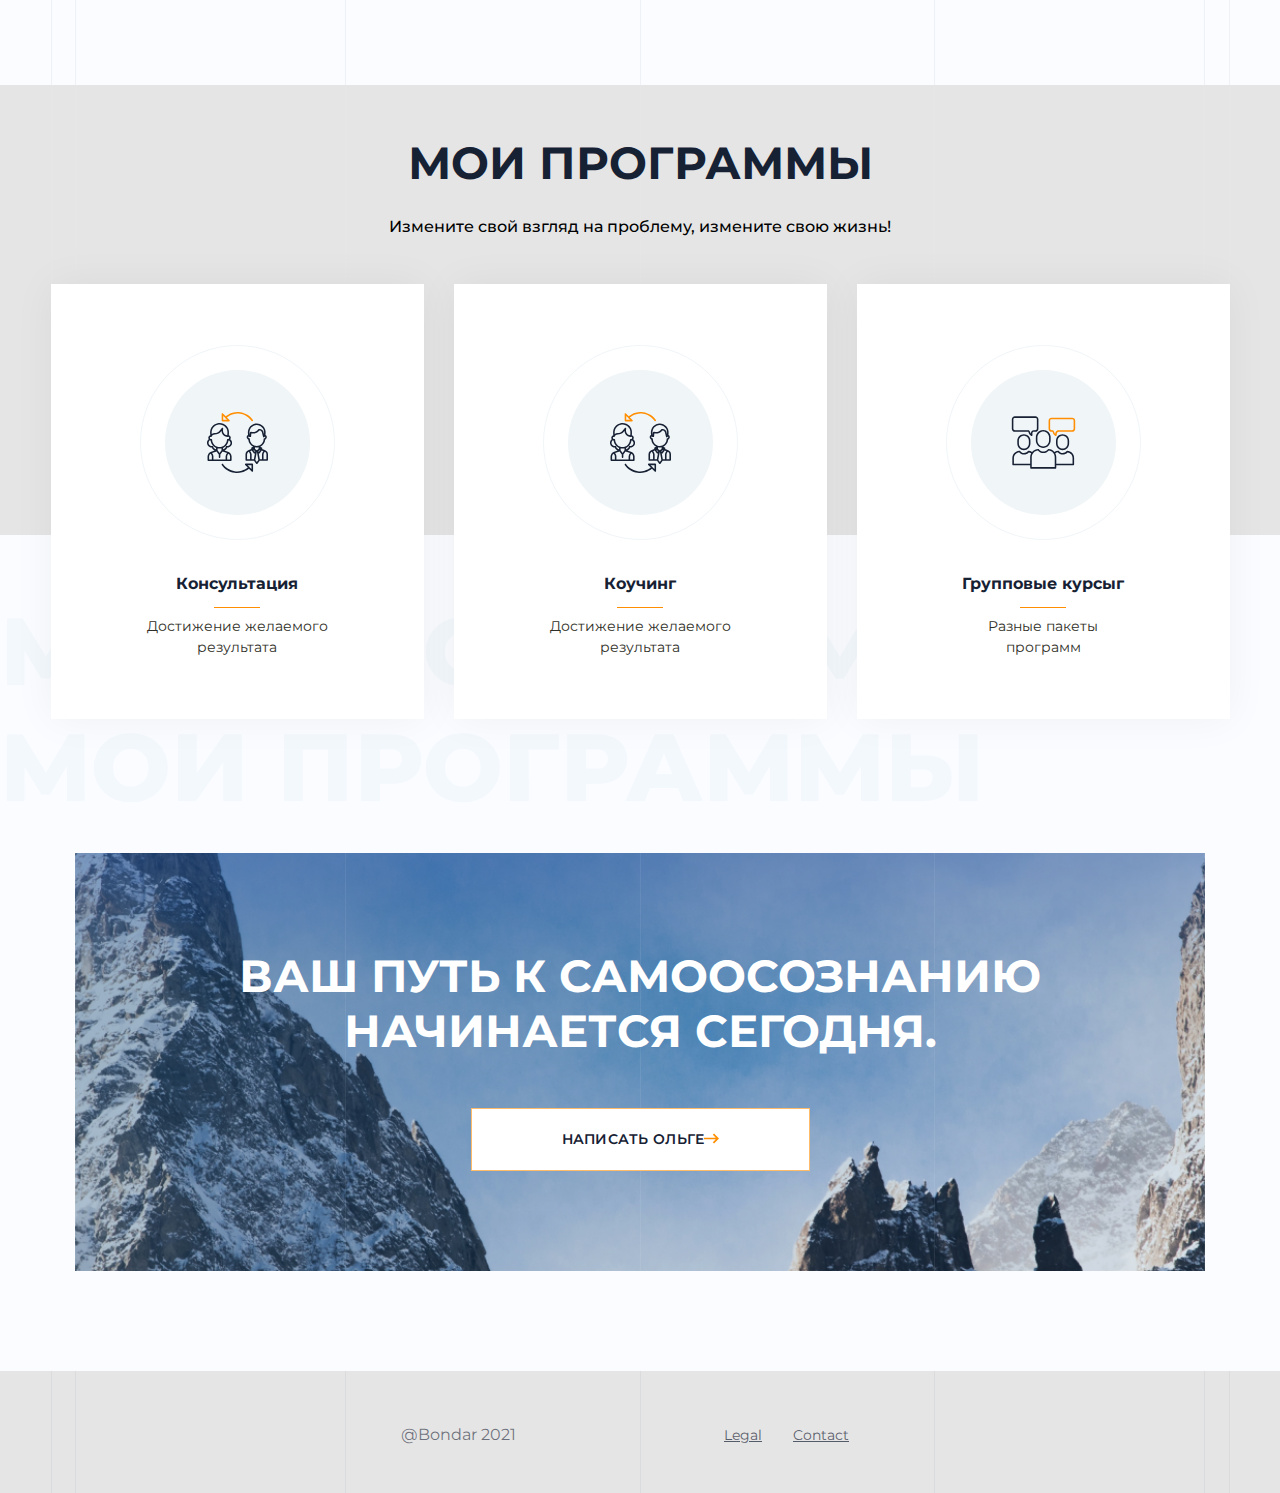
==== commit ee1d597a: "add files 2" ====
--- a/index.html
+++ b/index.html
@@ -13,29 +13,32 @@
 <body>
 
 <section class="wrapper">
-    <div class="vertical-lines"></div>
-    <div class="vertical-lines__two"></div>
-    <div class="vertical-lines__three"></div>
-    <div class="vertical-lines__four"></div>
+    <div class="vertical-line vertical-line__one"></div>
+    <div class="vertical-line vertical-line__two"></div>
+    <div class="vertical-line vertical-line__three"></div>
+    <div class="vertical-line vertical-line__four"></div>
+
     <header class="header">
         <a href="#" class="header__logo">Olena Bondar</a>
-        <nav class="menu__body">
-            <ul class="menu__list">
-                <li><a href="02_StopMyShutter_about_me.html" class="menu__link">КТО Я?</a></li>
-                <li><a href="#" class="menu__link">методология</a></li>
-                <li><a href="#" class="menu__link">программы</a></li>
-                <li><a href="#" class="menu__link">блог</a></li>
-                <li><a href="#" class="menu__link">контакты</a></li>
-                <li><a href="#" class="menu__link">FAQ</a></li>
-            </ul>
-        </nav>
+        <div class="container">
+            <nav class="menu__body">
+                <ul class="menu__list">
+                    <li><a href="02_StopMyShutter_about_me.html" class="menu__link">КТО Я?</a></li>
+                    <li><a href="#" class="menu__link">методология</a></li>
+                    <li><a href="#" class="menu__link">программы</a></li>
+                    <li><a href="#" class="menu__link">блог</a></li>
+                    <li><a href="#" class="menu__link">контакты</a></li>
+                    <li><a href="#" class="menu__link">FAQ</a></li>
+                </ul>
+            </nav>
+        </div>
         <a href="#" class="header-btn">войти</a>
     </header>
     <div class="quote">
-        <div class="vertical-lines__right"></div>
-        <div class="vertical-lines__center"></div>
-        <div class="vertical-lines__center"></div>
-        <div class="vertical-lines__left"></div>
+        <div class="vertical-line vertical-line__right"></div>
+        <div class="vertical-line vertical-line__center"></div>
+        <div class="vertical-line vertical-line__left"></div>
+
         <div class="quote__scroll_down">
             <p class="quote__scroll_down__text">листайте вниз</p>
             <div class="quote__scroll_down__line">
@@ -53,8 +56,8 @@
             <a class="social-btn quote__social-btn" href="#">Фейсбук
                 <img class="social-img" src="image/quote/facebook.svg" alt="Фейсбук"></a>
         </div>
+
         <div class="container">
-
             <div class="quote__content">
                 <h2 class="quote__title"><span class="quote__text">Психолог</span> – это человек, который
                     принимает
@@ -64,13 +67,13 @@
                     <div class="line"></div>
                     <p class="active_page">01 /</p>
                     <p class="quote__under_title under_title ">03</p>
-                    <button class="btn btn_prev">
+                    <button class="round_button btn_prev">
                         <svg width="15" height="11" viewBox="0 0 15 11" fill="none" xmlns="http://www.w3.org/2000/svg">
                             <path d="M15 4.68005V6.32068H3.20312L6.17188 9.32849L5 10.5004L0 5.50037L5 0.500366L6.17188 1.67224L3.20312 4.68005H15Z"
                                   fill="white"/>
                         </svg>
                     </button>
-                    <button class="btn btn_next">
+                    <button class="round_button btn_next">
                         <svg width="15" height="11" viewBox="0 0 15 11" fill="none" xmlns="http://www.w3.org/2000/svg">
                             <path d="M1.02107e-06 6.32056L1.1645e-06 4.67993L11.7969 4.67993L8.82813 1.67212L10 0.500244L15 5.50024L10 10.5002L8.82813 9.32837L11.7969 6.32056L1.02107e-06 6.32056Z"
                                   fill="white"/>
@@ -78,20 +81,29 @@
                     </button>
                 </div>
             </div>
-            
         </div>
     </div>
 </section>
 
 <section class="whoI">
-    <div class="vertical-lines"></div>
-    <div class="vertical-lines__two"></div>
-    <div class="vertical-lines__three"></div>
-    <div class="vertical-lines__four"></div>
-    <div class="vertical-lines__right"></div>
-    <div class="vertical-lines__center"></div>
-    <div class="vertical-lines__center"></div>
-    <div class="vertical-lines__left"></div>
+    <div class="vertical-line vertical-line__one"></div>
+    <div class="vertical-line vertical-line__two"></div>
+    <div class="vertical-line vertical-line__three"></div>
+    <div class="vertical-line vertical-line__four"></div>
+    <div class="vertical-line vertical-line__right"></div>
+    <div class="vertical-line vertical-line__center"></div>
+    <div class="vertical-line vertical-line__left"></div>
+
+    <div class="social">
+        <a class="social-btn whoI__social-btn" href="#">Ютуб
+            <img class="social-img" src="image/whoI/YouTube.svg" alt="Ютуб"></a>
+        <a class="social-btn whoI__social-btn" href="#">Інстаграм
+            <img class="social-img" src="image/whoI/instagram.svg" alt="Інстаграм"></a>
+        <a class="social-btn whoI__social-btn" href="#">Скайп
+            <img class="social-img" src="image/whoI/skype.svg" alt="Скайп"></a>
+        <a class="social-btn whoI__social-btn" href="#">Фейсбук
+            <img class="social-img" src="image/whoI/facebook.svg" alt="Фейсбук"></a>
+    </div>
 
     <div class="whoI_container container">
         <div class="whoI_info">
@@ -108,30 +120,28 @@
                 ему нужна помощь, то он чуть ли не больной; кто-то просто не верит в помощь психолога. Психолог не
                 волшебник, который взмахом палочки изменит вашу жизнь и решит все проблемы, или выдаст обещания, советы
                 и рецепты на все случаи жизни.</p>
-            <div class="learn_more__btn">
-                <a class="learn_more_link__btn" href="#">узнать больше</a>
-            </div>
+            <a class="btn learn_more__btn" href="#">узнать больше</a>
         </div>
         <div class="whoI__photo">
             <img src="image/whoI/photo.jpg" alt="photo"/>
             <p class="initials">Бондарь Елена Николаевна</p>
             <p class="job">Эксперт-практик по психологии</p>
         </div>
-        <div class="social">
-            <a class="social-btn whoI__social-btn" href="#">Ютуб
-                <img class="social-img" src="image/whoI/YouTube.svg" alt="Ютуб"></a>
-            <a class="social-btn whoI__social-btn" href="#">Інстаграм
-                <img class="social-img" src="image/whoI/instagram.svg" alt="Інстаграм"></a>
-            <a class="social-btn whoI__social-btn" href="#">Скайп
-                <img class="social-img" src="image/whoI/skype.svg" alt="Скайп"></a>
-            <a class="social-btn whoI__social-btn" href="#">Фейсбук
-                <img class="social-img" src="image/whoI/facebook.svg" alt="Фейсбук"></a>
-        </div>
     </div>
 </section>
 
 <section class="progress">
-    <div class="name-psychologist">Бондарь Елена Николаевна</div>
+    <div class="vertical-line vertical-line__one"></div>
+    <div class="vertical-line vertical-line__two"></div>
+    <div class="vertical-line vertical-line__three"></div>
+    <div class="vertical-line vertical-line__four"></div>
+    <div class="vertical-line vertical-line__right"></div>
+    <div class="vertical-line vertical-line__center"></div>
+    <div class="vertical-line vertical-line__left"></div>
+
+
+    <p class="name-psychologist__height biggest_text">Бондарь Елена Николаевна</p>
+
     <div class="container">
         <div class="progress__text">
             <h3 class="title">“до и после”</h3>
@@ -143,7 +153,7 @@
     <div class="progress__player">
         <div class="player_btn__radius"></div>
         <div class="player_btn__radius"></div>
-        <button class="player_btn btn">
+        <button class="player_btn round_button">
             <svg class="progress__player-svg" width="25" height="28" viewBox="0 0 25 28" fill="none"
                  xmlns="http://www.w3.org/2000/svg">
                 <path d="M24.1016 13.2595C24.7682 13.6444 24.7682 14.6067 24.1016 14.9916L2.38728 27.5283C1.72061 27.9132 0.887278 27.4321 0.887278 26.6623L0.887279 1.5888C0.887279 0.818995 1.72061 0.337868 2.38728 0.722768L24.1016 13.2595Z"
@@ -154,14 +164,20 @@
 </section>
 
 <section class="my_method">
-    <div class="vertical-lines"></div>
-    <div class="vertical-lines__two"></div>
-    <div class="vertical-lines__three"></div>
-    <div class="vertical-lines__four"></div>
-    <div class="vertical-lines__right"></div>
-    <div class="vertical-lines__center"></div>
-    <div class="vertical-lines__center"></div>
-    <div class="vertical-lines__left"></div>
+    <div class="vertical-line vertical-line__one"></div>
+    <div class="vertical-line vertical-line__two"></div>
+    <div class="vertical-line vertical-line__three"></div>
+    <div class="vertical-line vertical-line__four"></div>
+    <div class="vertical-line vertical-line__right"></div>
+    <div class="vertical-line vertical-line__center"></div>
+    <div class="vertical-line vertical-line__left"></div>
+
+    <ul class="my_method__method biggest_text">
+        <li>метод</li>
+        <li>метод</li>
+        <li>метод</li>
+        <li>метод</li>
+    </ul>
 
     <div class="container">
         <div class="progress__text">
@@ -172,7 +188,6 @@
                 Дело в том, что:
             </p>
         </div>
-
         <div class="my_method__approaches row">
             <div class="my_method__approaches_column col">
                 <div class="my_method__approaches_item item">
@@ -191,7 +206,6 @@
                 <div class="my_method__approaches_item item">
                     <div class="approaches_top">
                         <h4 class="title_methods approaches_title">Глубинное осознание</h4>
-                        <img class="approaches_img" src="image/myMethod/02.png" alt="">
                         <img class="approaches_img" src="image/myMethod/02.jpg" alt="">
                     </div>
                     <p class="approaches_text">
@@ -213,22 +227,18 @@
                 </div>
             </div>
         </div>
-
-        <div class="my_method__btn learn_more__btn">
-            <a class="learn_more_link__btn" href="#">узнать больше</a>
-        </div>
+        <a class="my_method__btn btn" href="#">узнать больше</a>
     </div>
 </section>
 
 <section class="my_programs">
-    <div class="vertical-lines"></div>
-    <div class="vertical-lines__two"></div>
-    <div class="vertical-lines__three"></div>
-    <div class="vertical-lines__four"></div>
-    <div class="vertical-lines__right"></div>
-    <div class="vertical-lines__center"></div>
-    <div class="vertical-lines__center"></div>
-    <div class="vertical-lines__left"></div>
+    <div class="vertical-line vertical-line__one"></div>
+    <div class="vertical-line vertical-line__two"></div>
+    <div class="vertical-line vertical-line__three"></div>
+    <div class="vertical-line vertical-line__four"></div>
+    <div class="vertical-line vertical-line__right"></div>
+    <div class="vertical-line vertical-line__center"></div>
+    <div class="vertical-line vertical-line__left"></div>
 
     <div class="my_programs_container container">
         <div class="progress__text">
@@ -238,38 +248,47 @@
         </div>
         <div class="my_programs__row row">
             <div class="my_programs__col col">
+
                 <div class="my_programs__approaches_item item">
-                    <div class="image_wrapper">
-                        <div class="image_border"></div>
-                        <div class="image_background"></div>
-                        <img class="image_programs" src="image/myPrograms/consultation.svg" alt="coaching icon"/>
-                    </div>
-                    <div class="image_text">
-                        <h4 class="approaches_column_title approaches_title">Консультация</h4>
-                        <p class="my_programs__text-advantage approaches_text">
-                            Достижение желаемого <br> результата
+                    <div class="my_programs__item-active item">
+                        <div class="image_radius-background">
+                            <img class="my_programs__icon" src="image/myPrograms/consultation.svg"
+                                 alt="consultation icon">
+                            <div class="radius-background"></div>
+                        </div>
+                        <h4 class="my_programs__title-methods">Консультация</h4>
+                        <p class="my_programs__text approaches_text">
+                            60 минут, которые изменят Вашу жизнь. На протяжение часа у Вас будет возможность задать весь
+                            пул
+                            волнующих вопросов: как о самой природе заикания, так и о жизни с этим недостатком.
                         </p>
-                    </div>
-                </div>
-            </div>
-
-            <div class="my_programs__col col">
-                <div class="my_programs__item-active item">
-                    <img class="my_programs__icon" src="image/myPrograms/consultation-icon.png" alt="consultation icon">
-                    <h4 class="my_programs__title-methods">Консультация</h4>
-                    <p class="my_programs__text approaches_text">
-                        60 минут, которые изменят Вашу жизнь. На протяжение часа у Вас будет возможность задать весь пул
-                        волнующих вопросов: как о самой природе заикания, так и о жизни с этим недостатком.
-                    </p>
-                    <div class="my_programs__btn learn_more__btn">
-                        <a class="learn_more_link__btn" href="#">узнать больше</a>
-                    </div>
-                </div>
-            </div>
-
+                        <a class="my_programs__btn btn" href="#">узнать больше</a>
+                    </div>
+                    <img src="image/myPrograms/coaching-icon.svg" alt="coaching icon"/>
+                    <h4 class="approaches_column_title approaches_title">Консультация</h4>
+                    <p class="my_programs__text-advantage approaches_text">
+                        Достижение желаемого результата
+                    </p>
+                </div>
+
+            </div>
 
             <div class="my_programs__col col">
                 <div class="my_programs__approaches_item item">
+                    <div class="my_programs__item-active item">
+                        <div class="image_radius-background">
+                            <img class="my_programs__icon" src="image/myPrograms/coaching_white.svg"
+                                 alt="consultation icon">
+                            <div class="radius-background"></div>
+                        </div>
+                        <h4 class="my_programs__title-methods">Коучинг</h4>
+                        <p class="my_programs__text approaches_text">
+                            60 минут, которые изменят Вашу жизнь. На протяжение часа у Вас будет возможность задать весь
+                            пул
+                            волнующих вопросов: как о самой природе заикания, так и о жизни с этим недостатком.
+                        </p>
+                        <a class="my_programs__btn btn" href="#">узнать больше</a>
+                    </div>
                     <img src="image/myPrograms/coaching-icon.svg" alt="coaching icon"/>
                     <h4 class="approaches_column_title approaches_title">Коучинг</h4>
                     <p class="my_programs__text-advantage approaches_text">
@@ -277,8 +296,24 @@
                     </p>
                 </div>
             </div>
+
             <div class="my_programs__col col">
                 <div class="my_programs__approaches_item item">
+                    <div class="my_programs__item-active item">
+                        <div class="image_radius-background">
+                            <img class="my_programs__icon" src="image/myPrograms/GroupCourses_white.svg"
+                                 alt="consultation icon">
+                            <div class="radius-background"></div>
+                        </div>
+
+                        <h4 class="my_programs__title-methods">Групповые курсы</h4>
+                        <p class="my_programs__text approaches_text">
+                            60 минут, которые изменят Вашу жизнь. На протяжение часа у Вас будет возможность задать весь
+                            пул
+                            волнующих вопросов: как о самой природе заикания, так и о жизни с этим недостатком.
+                        </p>
+                        <a class="my_programs__btn btn" href="#">узнать больше</a>
+                    </div>
                     <img src="image/myPrograms/GroupCourses-icon.svg" alt="coaching icon"/>
                     <h4 class="approaches_column_title approaches_title">Групповые курсыг</h4>
                     <p class="my_programs__text-advantage approaches_text">
@@ -286,34 +321,41 @@
                     </p>
                 </div>
             </div>
-
-
         </div>
     </div>
 </section>
 
 <section class="road">
-    <div class="vertical-lines"></div>
-    <div class="vertical-lines__two"></div>
-    <div class="vertical-lines__three"></div>
-    <div class="vertical-lines__four"></div>
-    <div class="vertical-lines__right"></div>
-    <div class="vertical-lines__center"></div>
-    <div class="vertical-lines__center"></div>
-    <div class="vertical-lines__left"></div>
+    <div class="vertical-line vertical-line__one"></div>
+    <div class="vertical-line vertical-line__two"></div>
+    <div class="vertical-line vertical-line__three"></div>
+    <div class="vertical-line vertical-line__four"></div>
+    <div class="vertical-line vertical-line__right"></div>
+    <div class="vertical-line vertical-line__center"></div>
+    <div class="vertical-line vertical-line__left"></div>
+
+    <ul class="road__method my_method__method biggest_text">
+        <li>Мои программы</li>
+        <li>Мои программы</li>
+    </ul>
 
     <div class="road__content">
         <div class="road_container container">
             <h3 class="road__title title">Ваш путь к самоосознанию начинается сегодня. </h3>
-            <div class="road__btn learn_more__btn">
-                <a class="learn_more_link__btn" href="#">Написать Ольге
-                </a>
-            </div>
+            <a class="road__btn btn" href="#">Написать Ольге</a>
         </div>
     </div>
 </section>
 
 <footer class="footer">
+    <div class="vertical-line vertical-line__one"></div>
+    <div class="vertical-line vertical-line__two"></div>
+    <div class="vertical-line vertical-line__three"></div>
+    <div class="vertical-line vertical-line__four"></div>
+    <div class="vertical-line vertical-line__right"></div>
+    <div class="vertical-line vertical-line__center"></div>
+    <div class="vertical-line vertical-line__left"></div>
+
     <div class="vertical-lines"></div>
     <div class="vertical-lines__two"></div>
     <div class="vertical-lines__three"></div>
--- a/css/style.css
+++ b/css/style.css
@@ -24,53 +24,67 @@
     z-index: 1;
 }
 
-.name-psychologist {
-    position: absolute;
-    font-weight: 800;
-    left: -604px;
-    /*margin-right: 9px;*/
-    font-size: 95px;
-    line-height: 116px;
-    text-transform: uppercase;
-    transform: rotate(-90deg) translateX(673px);
-    color: #F3F8FD;
-    opacity: 0.8;
-}
-
-.vertical-lines {
+.vertical-line {
     position: absolute;
     height: 100%;
     width: 1px;
+}
+
+.vertical-line__one {
     top: 0;
     left: 75px;
-    background: rgba(255, 255, 255, .1);
-}
-
-.vertical-lines__two {
-    position: absolute;
-    height: 100%;
-    width: 1px;
-    top: 0;
-    left: 370px;
-    background: rgba(255, 255, 255, .1);
-}
-
-.vertical-lines__three {
-    position: absolute;
-    height: 100%;
-    width: 1px;
-    top: 0;
-    right: 370px;
-    background: rgba(255, 255, 255, .1);
-}
-
-.vertical-lines__four {
-    position: absolute;
-    height: 100%;
-    width: 1px;
+}
+
+.vertical-line__two {
+    top: 0;
+    left: calc((100% - 1179px) / 2);;
+}
+
+.vertical-line__three {
+    top: 0;
+    right: calc((100% - 1179px) / 2);
+}
+
+.vertical-line__four {
     top: 0;
     right: 75px;
-    background: rgba(255, 255, 255, .1);
+}
+
+.vertical-line__right {
+    top: 0;
+    left: calc((100% - 1179px) / 2 + (1179px / 4));
+}
+
+.vertical-line__center {
+    top: 0;
+    left: 0;
+    right: 0;
+    margin: auto;
+}
+
+.vertical-line__left {
+    top: 0;
+    right: calc((100% - 1179px) / 2 + (1179px / 4));
+}
+
+.wrapper .vertical-line {
+    background: #FFFFFF;
+    opacity: 0.1;
+}
+.whoI .vertical-line,
+.progress .vertical-line,
+.my_method .vertical-line,
+.footer .vertical-line{
+    background: #172134;
+    opacity: 0.05;
+}
+.my_programs .vertical-line,
+.road .vertical-line{
+    background: #FFFFFF;
+    opacity: 0.07;
+}
+.my_programs .vertical-line{
+    z-index: 2;
 }
 
 .wrapper a {
@@ -93,24 +107,23 @@
 }
 
 .menu__body {
-    margin: 0 10px;
+    margin: 0 20px;
+    flex: 1 1 100%;
 }
 
 .menu__list {
     display: flex;
     align-items: center;
+    justify-content: space-evenly;
+    flex-wrap: wrap;
     padding: 0;
     margin: 0;
 }
 
 .menu__list li {
     list-style-type: none;
-    margin-left: 104px;
     white-space: nowrap;
-}
-
-.menu__list li:first-child {
-    margin-left: 0;
+    margin: 0 10px;
 }
 
 .menu__link {
@@ -140,33 +153,6 @@
     display: flex;
     justify-content: space-between;
     padding: 185px 0 68px;
-}
-
-.vertical-lines__right {
-    position: absolute;
-    height: 100%;
-    width: 1px;
-    top: 0;
-    left: 665px;
-    background: rgba(255, 255, 255, .1);
-}
-
-.vertical-lines__center {
-    position: absolute;
-    height: 100%;
-    width: 1px;
-    top: 0;
-    left: 959px;
-    background: rgba(255, 255, 255, .1);
-}
-
-.vertical-lines__left {
-    position: absolute;
-    height: 100%;
-    width: 1px;
-    top: 0;
-    right: 665px;
-    background: rgba(255, 255, 255, .1);
 }
 
 .quote__scroll_down {
@@ -289,13 +275,47 @@
 }
 
 /*=============Загальний стиль тексту під заголовком============*/
+.btn {
+    position: relative;
+    display: block;
+    font-weight: 600;
+    font-size: 14px;
+    line-height: 21px;
+    letter-spacing: 0.02em;
+    text-transform: uppercase;
+    color: #172134;
+    padding: 20px 56px;
+    border: 1px solid rgba(255, 142, 1, 0.6);
+}
+
+.btn::before {
+    content: "";
+    position: absolute;
+    top: 0;
+    bottom: 0;
+    margin: auto;
+    right: 65px;
+    width: 15px;
+    height: 13px;
+    background: transparent url(../image/whoI/next.svg) no-repeat;
+}
+
+.btn:hover {
+    background: #ff8e01;
+    color: #FFFFFF;
+}
+
+.btn:hover.btn::before {
+    background: transparent url(../image/quote/next.svg) no-repeat;
+}
+
 .under_title {
     font-weight: 500;
     font-size: 16px;
     line-height: 24px;
 }
 
-/*=============Загальний стиль тексту під заголовком============*/
+/*=============Загальний стиль тексту ============*/
 /*==============================================================*/
 .quote__under_title {
     margin-left: 3px;
@@ -304,8 +324,16 @@
     color: rgba(255, 255, 255, .7);
     text-transform: uppercase;
 }
-
-.btn {
+.biggest_text{
+    white-space: nowrap;
+    text-transform: uppercase;
+    font-weight: 800;
+    font-size: 95px;
+    line-height: 116px;
+    color: #F3F8FD;
+    opacity: 0.8;
+}
+.round_button {
     border-radius: 50%;
     cursor: pointer;
 }
@@ -361,7 +389,7 @@
 
 .whoI {
     position: relative;
-    background: #E5E5E5;
+    background: #FAFCFF;
 }
 
 .whoI_container {
@@ -395,50 +423,12 @@
 }
 
 .whoI_info__text:last-of-type {
-    margin-bottom: 0;
+    margin-bottom: 66px;
 }
 
 .learn_more__btn {
-    position: relative;
-    z-index: 1;
-    display: flex;
-    align-items: center;
-    justify-content: center;
     width: 45%;
-    margin-top: 65px;
-    padding: 20px 50px;
-    border: 1px solid rgba(255, 142, 1, .6);
-}
-
-.learn_more__btn:hover {
-    background: #ff8e01;
-}
-
-.learn_more__btn:hover a {
-    color: #FFFFFF;
-}
-
-.learn_more__btn:hover .learn_more_link__btn::before {
-    background: transparent url(../image/quote/next.svg) no-repeat;
-}
-
-.learn_more_link__btn {
-    text-transform: uppercase;
-    color: #172134;
-    position: relative;
-    font-weight: 600;
-    font-size: 14px;
-    line-height: 21px;
-}
-
-.learn_more_link__btn::before {
-    content: "";
-    position: absolute;
-    top: 4px;
-    right: -25px;
-    width: 15px;
-    height: 25px;
-    background: transparent url(../image/whoI/next.svg) no-repeat;
+    filter: drop-shadow(0px 30px 80px rgba(41, 87, 182, 0.3));
 }
 
 .whoI__social-btn {
@@ -455,6 +445,7 @@
     max-width: 41.666667%;
     z-index: 1;
 }
+
 .initials {
     margin: 12px 0 1px 0;
     font-weight: 600;
@@ -474,15 +465,33 @@
 }
 
 .whoI .social {
-    padding-bottom: 110px;
+    top: 0;
+    display: flex;
+    flex-direction: column;
+    justify-content: center;
+    padding-bottom: 0;
 }
 
 /*=============================================*/
 .progress {
     position: relative;
-    background: #E5E5E5;
-}
-
+    background: #FAFCFF;
+}
+
+.name-psychologist__height {
+    position: absolute;
+    padding: 132px 0 0 0;
+    transform: rotate(-90deg) translateY(115px) translateX(-89px);
+    transform-origin: left;
+    margin: 0 0 0 9px;
+    /*white-space: nowrap;*/
+    /*text-transform: uppercase;*/
+    /*font-weight: 800;*/
+    /*font-size: 95px;*/
+    /*line-height: 116px;*/
+    /*color: #F3F8FD;*/
+    /*opacity: 0.8;*/
+}
 .progress__text {
     text-align: center;
     padding-bottom: 45px;
@@ -495,6 +504,7 @@
 }
 
 .progress__player {
+    position: relative;
     display: flex;
     align-items: center;
     justify-content: center;
@@ -542,8 +552,21 @@
 .my_method {
     position: relative;
     padding-top: 50px;
-    padding-bottom: 50px;
-    background: #E5E5E5;
+    padding-bottom: 100px;
+    background: #FAFCFF;
+}
+
+.my_method__method {
+    position: absolute;
+    top: 0;
+    left: 0;
+    right: 0;
+    margin:6px 75px 0;
+    list-style-type: none;
+    display: flex;
+    justify-content: space-between;
+    flex-wrap: wrap;
+    padding-left: 10px;
 }
 
 .row {
@@ -587,12 +610,17 @@
     margin: 0 0 19px 0;
     color: #172134;
 }
+.approaches_title::before{
+    right:auto;
+}
 
 .approaches_title::before {
     content: "";
     position: absolute;
     bottom: 0;
     left: 0;
+    right: 0;
+    margin: auto;
     width: 46px;
     height: 1px;
     background: #FF8E01;
@@ -613,31 +641,30 @@
 
 .my_method__btn {
     background: #FFFFFF;
-    margin: 55px auto;
+    margin: 55px auto 0;
     width: 25%;
 }
 
 /*============================================*/
 .my_programs {
     position: relative;
-    background: #FAFCFF;
-}
-
+    background: #E5E5E5;
+}
+.my_programs_container{
+    z-index: 3;
+}
 .my_programs__under_title {
     margin: 0;
 }
 
 .my_programs__row {
-    padding-bottom: 100px;
-}
-
-.my_programs__item-active {
-    background: #1746d2 url("../image/myPrograms/classActive.jpg") 50%/cover no-repeat;
-    padding: 40px;
+    /*padding-bottom: 100px;*/
 }
 
 .my_programs__icon {
-    margin-bottom: 40px;
+    /*margin-bottom: 40px;*/
+    position: absolute;
+    top: 10px;
 }
 
 .my_programs__title-methods {
@@ -665,8 +692,36 @@
     box-shadow: 0 0 40px rgba(0, 0, 0, 0.05);
 }
 
+.my_programs__item-active {
+    display: inline-table;
+    background: #1746d2 url("../image/myPrograms/classActive.jpg") 50%/cover no-repeat;
+    padding: 40px;
+    position: absolute;
+    text-align: start;
+
+    z-index: -1;
+    opacity: 0;
+    visibility: hidden;
+
+    top: 0;
+    left: 0;
+    width: 100%;
+    max-height: 100%;
+    transition: .5s;
+
+}
+.my_programs__approaches_item:hover .my_programs__item-active {
+    z-index: 999;
+    opacity: 1;
+    visibility: visible;
+    width: 100%;
+
+}
+.my_programs__approaches_item:hover .my_programs__approaches_item{
+    border: none;
+}
+
 .approaches_column_title {
-
     padding-bottom: 15px;
     margin-top: 30px;
     margin-bottom: 8px;
@@ -674,7 +729,7 @@
 }
 
 .approaches_column_title::before {
-    left: 40%;
+    /*left: 40%;*/
 }
 
 .my_programs__text-advantage {
@@ -682,7 +737,6 @@
 }
 
 .image_wrapper {
-    /*position: relative;*/
     display: flex;
     text-align: center;
     justify-content: center;
@@ -714,37 +768,69 @@
     margin-top: 140px;
 }
 
+.image_radius-background{
+    position: relative;
+    top: 0;
+    margin-bottom: 25px;
+    height: 80px;
+}
+.radius-background{
+    position: absolute;
+    top: 0;
+    left: 7px;
+    height: 80px;
+    width: 80px;
+    border-radius: 50%;
+    background: #F0F5F8;
+    opacity: 0.05;
+}
 /*===================================*/
 .road {
+    /*top: -190px;*/
+    position: relative;
+    padding-top: 134px;
     padding-bottom: 100px;
-    background: #E5E5E5;
-}
-
+    background: #FAFCFF;
+}
+.road__method{
+    top: -184px;
+    padding: 58px 0 15px;
+    background: #FAFCFF;
+    margin: 0;
+    opacity: 1;
+    z-index: 1;
+}
 .road__content {
-    margin: 0 75px;
-    background: #1746d2 url("../image/road/backgroundRoad.png") 50%/cover no-repeat;
+margin: 0 75px;
+background: #1746d2 url("../image/road/backgroundRoad.png") 50%/cover no-repeat;
 }
 
 .road_container {
-    text-align: center;
-    padding: 95px 0 100px;
+text-align: center;
+padding: 95px 0 100px;
 }
 
 .road__title {
-    padding: 0 50px;
-    color: #FFFFFF;
+padding: 0 50px;
+color: #FFFFFF;
 }
 
 .road__btn {
-    background: #FFFFFF;
-    margin: 50px auto 0;
-    width: 30%;
-    padding: 20px 90px;
+background: #FFFFFF;
+margin: 50px auto 0;
+width: 30%;
+padding: 20px 90px;
+text-align: start;
+}
+
+.road__btn::before {
+right: 90px;
 }
 
 /*============================================*/
 .footer {
-    background: #FAFCFF;
+    position: relative;
+    background: #E5E5E5;
     padding: 54px 0 49px;
 }
 
@@ -759,12 +845,9 @@
 
 .email {
     display: flex;
-    /*text-align: end;*/
-    /*padding: 50px 120px 50px 300px;*/
     color: rgba(23, 33, 52, 0.6);
     justify-content: flex-end;
     padding-right: 124px;
-    /*margin-top: 30px;*/
 }
 
 .info_contact {
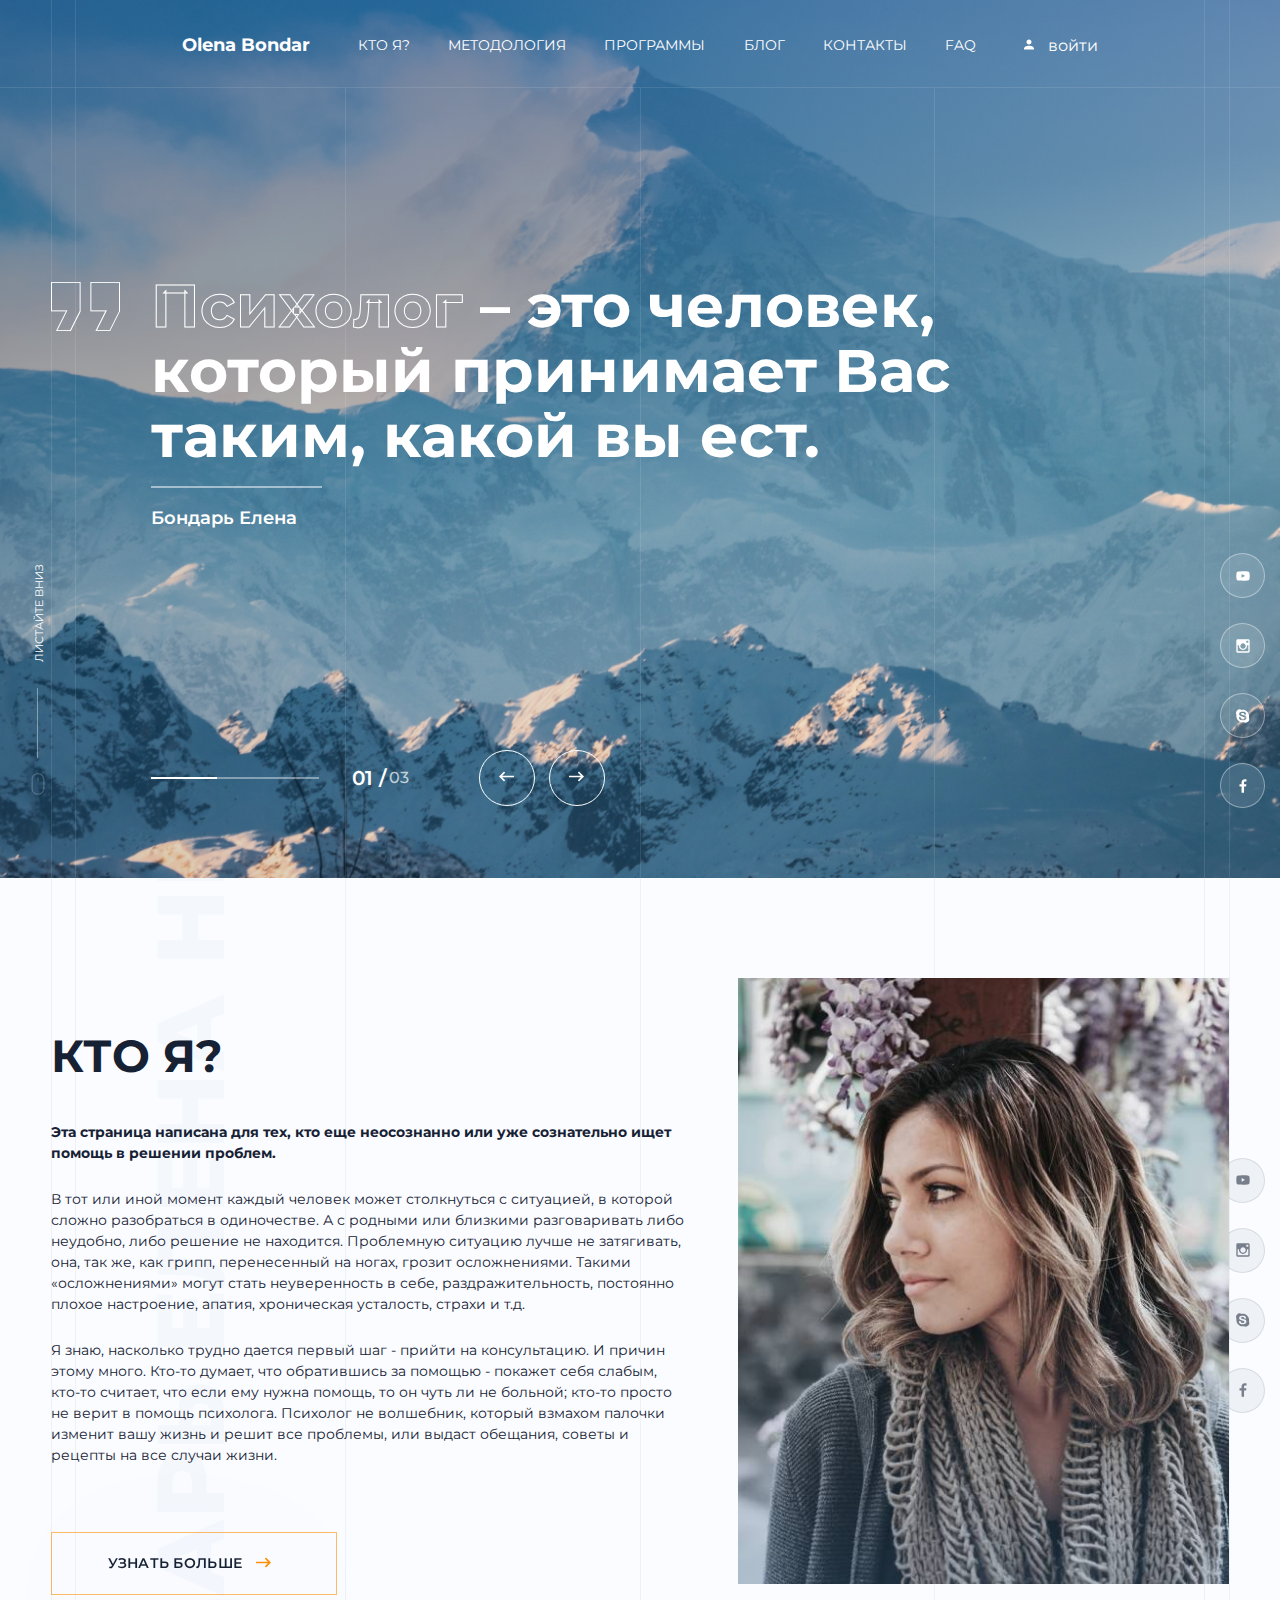
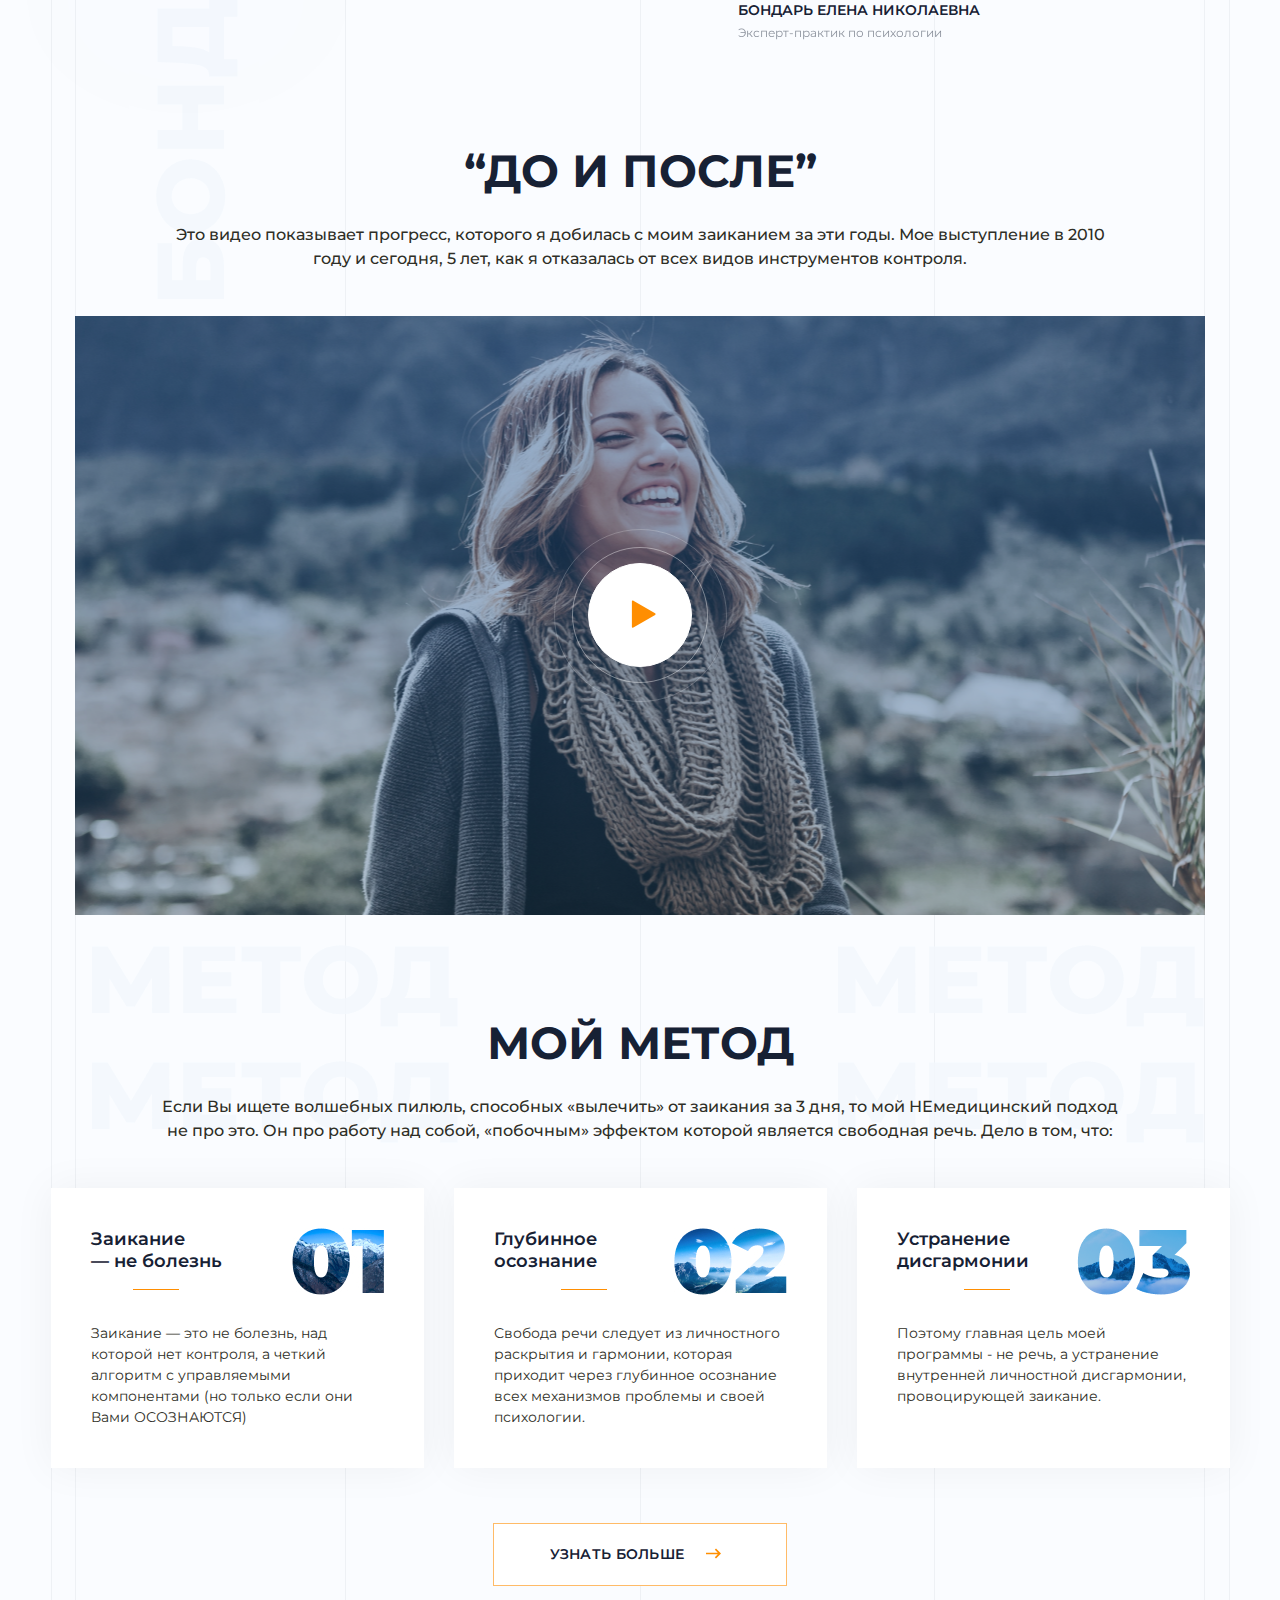
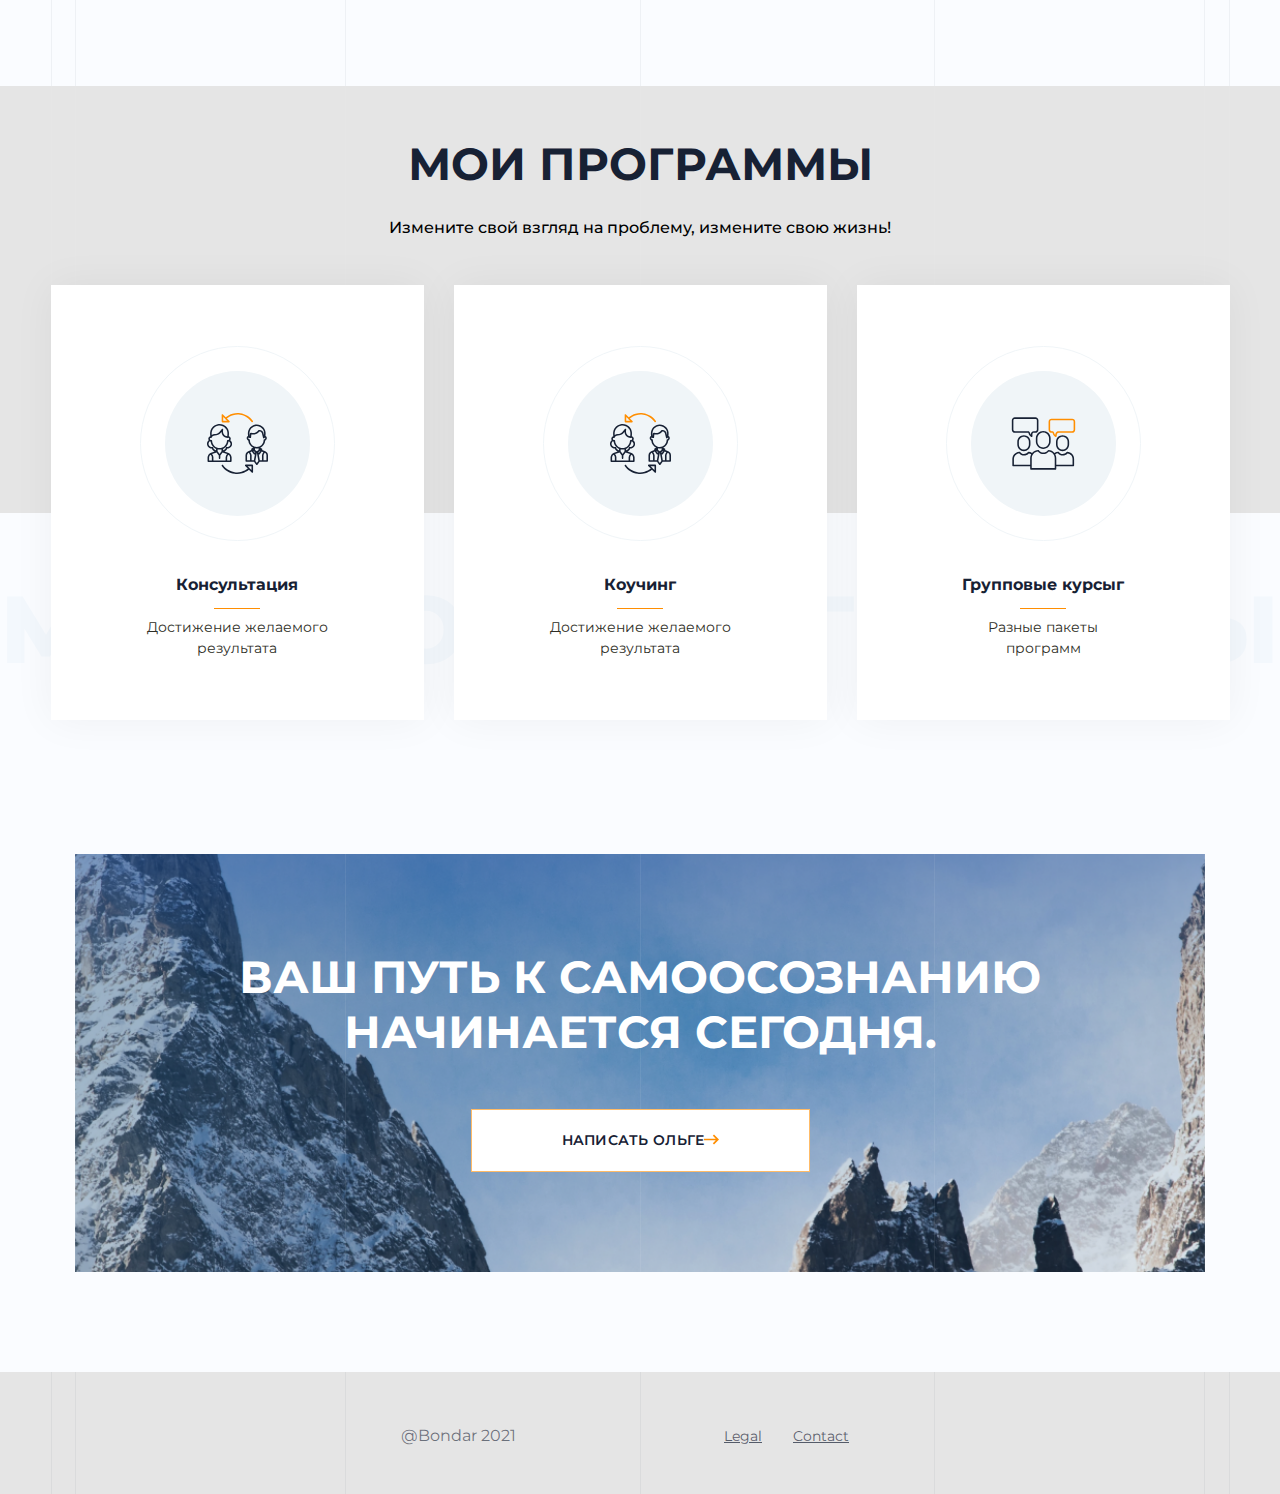
==== commit cb445949: "add files 3 media(" ====
--- a/index.html
+++ b/index.html
@@ -9,6 +9,7 @@
     <link href="https://fonts.googleapis.com/css2?family=Montserrat:wght@400;500;600;700;800&display=swap"
           rel="stylesheet">
     <link rel="stylesheet" href="css/style.css">
+    <link rel="stylesheet" href="css/style_media.css">
 </head>
 <body>
 
@@ -20,7 +21,8 @@
 
     <header class="header">
         <a href="#" class="header__logo">Olena Bondar</a>
-        <div class="container">
+
+        <div class="header__container container">
             <nav class="menu__body">
                 <ul class="menu__list">
                     <li><a href="02_StopMyShutter_about_me.html" class="menu__link">КТО Я?</a></li>
@@ -32,7 +34,14 @@
                 </ul>
             </nav>
         </div>
+
         <a href="#" class="header-btn">войти</a>
+
+        <div class="menu__icon icon-menu">
+            <span></span>
+            <span></span>
+            <span></span>
+        </div>
     </header>
     <div class="quote">
         <div class="vertical-line vertical-line__right"></div>
@@ -57,16 +66,19 @@
                 <img class="social-img" src="image/quote/facebook.svg" alt="Фейсбук"></a>
         </div>
 
-        <div class="container">
+        <div class="quote__container container">
             <div class="quote__content">
                 <h2 class="quote__title"><span class="quote__text">Психолог</span> – это человек, который
                     принимает
                     Вас таким, какой вы ест. </h2>
                 <p class="quote__title__author">Бондарь Елена</p>
                 <div class="quote__buttons round_page_buttons">
-                    <div class="line"></div>
-                    <p class="active_page">01 /</p>
-                    <p class="quote__under_title under_title ">03</p>
+                    <div class="round_page_buttons__string">
+                        <div class="line"></div>
+                        <p class="active_page">01 /<span class="quote__under_title under_title ">03</span></p>
+<!--                        <p class="quote__under_title under_title ">03</p>-->
+                    </div>
+                    <div class="round_page_buttons__button">
                     <button class="round_button btn_prev">
                         <svg width="15" height="11" viewBox="0 0 15 11" fill="none" xmlns="http://www.w3.org/2000/svg">
                             <path d="M15 4.68005V6.32068H3.20312L6.17188 9.32849L5 10.5004L0 5.50037L5 0.500366L6.17188 1.67224L3.20312 4.68005H15Z"
@@ -79,6 +91,7 @@
                                   fill="white"/>
                         </svg>
                     </button>
+                    </div>
                 </div>
             </div>
         </div>
@@ -323,21 +336,26 @@
             </div>
         </div>
     </div>
-</section>
-
-<section class="road">
-    <div class="vertical-line vertical-line__one"></div>
-    <div class="vertical-line vertical-line__two"></div>
-    <div class="vertical-line vertical-line__three"></div>
-    <div class="vertical-line vertical-line__four"></div>
-    <div class="vertical-line vertical-line__right"></div>
-    <div class="vertical-line vertical-line__center"></div>
-    <div class="vertical-line vertical-line__left"></div>
-
-    <ul class="road__method my_method__method biggest_text">
+
+    <ul class="my_programs__method  my_method__method biggest_text">
         <li>Мои программы</li>
         <li>Мои программы</li>
     </ul>
+</section>
+
+<section class="road">
+    <div class="vertical-line vertical-line__one"></div>
+    <div class="vertical-line vertical-line__two"></div>
+    <div class="vertical-line vertical-line__three"></div>
+    <div class="vertical-line vertical-line__four"></div>
+    <div class="vertical-line vertical-line__right"></div>
+    <div class="vertical-line vertical-line__center"></div>
+    <div class="vertical-line vertical-line__left"></div>
+
+<!--    <ul class="road__method my_method__method biggest_text">-->
+<!--        <li>Мои программы</li>-->
+<!--        <li>Мои программы</li>-->
+<!--    </ul>-->
 
     <div class="road__content">
         <div class="road_container container">
--- a/css/style.css
+++ b/css/style.css
@@ -71,19 +71,22 @@
     background: #FFFFFF;
     opacity: 0.1;
 }
+
 .whoI .vertical-line,
 .progress .vertical-line,
 .my_method .vertical-line,
-.footer .vertical-line{
+.footer .vertical-line {
     background: #172134;
     opacity: 0.05;
 }
+
 .my_programs .vertical-line,
-.road .vertical-line{
+.road .vertical-line {
     background: #FFFFFF;
     opacity: 0.07;
 }
-.my_programs .vertical-line{
+
+.my_programs .vertical-line {
     z-index: 2;
 }
 
@@ -155,6 +158,10 @@
     padding: 185px 0 68px;
 }
 
+/*.quote__container{*/
+/*    padding-left: 100px;*/
+/*    padding-right: 100px;*/
+/*}*/
 .quote__scroll_down {
     position: absolute;
     bottom: 0;
@@ -169,8 +176,8 @@
 .container {
     position: relative;
     z-index: 1;
-    width: 100%;
-    max-width: 1179px;
+    width: 1179px;
+    max-width: 100%;
     margin: auto;
 }
 
@@ -247,6 +254,12 @@
 .quote__buttons {
     display: flex;
     align-items: center;
+    flex-wrap: wrap;
+}
+
+.round_page_buttons__string {
+    display: flex;
+    align-items: center;
 }
 
 .line {
@@ -272,6 +285,8 @@
     font-size: 20px;
     line-height: 24px;
     text-transform: uppercase;
+    align-items: center;
+    display: flex;
 }
 
 /*=============Загальний стиль тексту під заголовком============*/
@@ -324,7 +339,8 @@
     color: rgba(255, 255, 255, .7);
     text-transform: uppercase;
 }
-.biggest_text{
+
+.biggest_text {
     white-space: nowrap;
     text-transform: uppercase;
     font-weight: 800;
@@ -333,6 +349,7 @@
     color: #F3F8FD;
     opacity: 0.8;
 }
+
 .round_button {
     border-radius: 50%;
     cursor: pointer;
@@ -484,14 +501,8 @@
     transform: rotate(-90deg) translateY(115px) translateX(-89px);
     transform-origin: left;
     margin: 0 0 0 9px;
-    /*white-space: nowrap;*/
-    /*text-transform: uppercase;*/
-    /*font-weight: 800;*/
-    /*font-size: 95px;*/
-    /*line-height: 116px;*/
-    /*color: #F3F8FD;*/
-    /*opacity: 0.8;*/
-}
+}
+
 .progress__text {
     text-align: center;
     padding-bottom: 45px;
@@ -561,7 +572,7 @@
     top: 0;
     left: 0;
     right: 0;
-    margin:6px 75px 0;
+    margin: 6px 75px 0;
     list-style-type: none;
     display: flex;
     justify-content: space-between;
@@ -578,7 +589,7 @@
 .col {
     padding: 0 15px;
     flex: 1 1 33.333333%;
-    max-width: 33.333333%;
+    /*max-width: 33.333333%;*/
     z-index: 1;
 }
 
@@ -610,8 +621,9 @@
     margin: 0 0 19px 0;
     color: #172134;
 }
-.approaches_title::before{
-    right:auto;
+
+.approaches_title::before {
+    right: auto;
 }
 
 .approaches_title::before {
@@ -650,9 +662,11 @@
     position: relative;
     background: #E5E5E5;
 }
-.my_programs_container{
+
+.my_programs_container {
     z-index: 3;
 }
+
 .my_programs__under_title {
     margin: 0;
 }
@@ -710,6 +724,7 @@
     transition: .5s;
 
 }
+
 .my_programs__approaches_item:hover .my_programs__item-active {
     z-index: 999;
     opacity: 1;
@@ -717,7 +732,8 @@
     width: 100%;
 
 }
-.my_programs__approaches_item:hover .my_programs__approaches_item{
+
+.my_programs__approaches_item:hover .my_programs__approaches_item {
     border: none;
 }
 
@@ -768,13 +784,14 @@
     margin-top: 140px;
 }
 
-.image_radius-background{
+.image_radius-background {
     position: relative;
     top: 0;
     margin-bottom: 25px;
     height: 80px;
 }
-.radius-background{
+
+.radius-background {
     position: absolute;
     top: 0;
     left: 7px;
@@ -784,6 +801,32 @@
     background: #F0F5F8;
     opacity: 0.05;
 }
+
+.my_programs__method {
+    position: static;
+    margin: 0;
+    padding: 0;
+    color: #F3F8FD;
+    opacity: 1;
+}
+
+.my_programs__method li {
+    position: absolute;
+    bottom: 0;
+    padding-top: 58px;
+    padding-bottom: 33px;
+    background: #FAFCFF;
+    margin: 0;
+}
+
+.my_programs__method li:nth-child(2) {
+    position: absolute;
+    bottom: 0;
+    right: 0;
+    padding-bottom: 33px;
+    background: #FAFCFF;
+}
+
 /*===================================*/
 .road {
     /*top: -190px;*/
@@ -792,7 +835,8 @@
     padding-bottom: 100px;
     background: #FAFCFF;
 }
-.road__method{
+
+.road__method {
     top: -184px;
     padding: 58px 0 15px;
     background: #FAFCFF;
@@ -800,31 +844,32 @@
     opacity: 1;
     z-index: 1;
 }
+
 .road__content {
-margin: 0 75px;
-background: #1746d2 url("../image/road/backgroundRoad.png") 50%/cover no-repeat;
+    margin: 0 75px;
+    background: #1746d2 url("../image/road/backgroundRoad.png") 50%/cover no-repeat;
 }
 
 .road_container {
-text-align: center;
-padding: 95px 0 100px;
+    text-align: center;
+    padding: 95px 0 100px;
 }
 
 .road__title {
-padding: 0 50px;
-color: #FFFFFF;
+    padding: 0 50px;
+    color: #FFFFFF;
 }
 
 .road__btn {
-background: #FFFFFF;
-margin: 50px auto 0;
-width: 30%;
-padding: 20px 90px;
-text-align: start;
+    background: #FFFFFF;
+    margin: 50px auto 0;
+    width: 30%;
+    padding: 20px 90px;
+    text-align: start;
 }
 
 .road__btn::before {
-right: 90px;
+    right: 90px;
 }
 
 /*============================================*/
--- a/css/style_media.css
+++ b/css/style_media.css
@@ -0,0 +1,232 @@
+@media screen and (max-width: 1200px) {
+    .container {
+        max-width: 1140px;
+    }
+
+    .header__container {
+        display: none;
+    }
+
+    .header {
+        padding: 33px 100px 30px;
+        /*flex-direction: column;*/
+    }
+
+    .icon-menu {
+        display: block;
+        position: relative;
+        /*width: 30px;*/
+        /*height: 18px;*/
+        cursor: pointer;
+        z-index: 5;
+    }
+
+    .icon-menu span {
+        top: calc(50% - 1px);
+        position: absolute;
+        width: 100%;
+        height: 2px;
+        background-color: #fff;
+    }
+
+    .icon-menu span:first-child {
+        top: 0;
+    }
+
+    .icon-menu span:last-child {
+        top: auto;
+        bottom: 0;
+    }
+
+    .header__logo {
+        padding: 15px;
+        font-size: 24px;
+    }
+
+    .header-btn {
+        padding: 15px 15px 15px 15px;
+        font-size: 24px;
+    }
+
+    .header-btn::before {
+        top: 14px;
+        bottom: 0;
+        left: -6px;
+        margin: auto;
+        width: 14px;
+        height: 29px;
+        background: transparent url(../image/iconExit.svg) 0 0/100% no-repeat;
+    }
+
+    .icon-menu {
+        width: 42px;
+        height: 27px;
+    }
+
+    .quote__content {
+        padding: 0 100px;
+    }
+
+    .whoI__photo {
+        padding-right: 75px;
+    }
+
+    .whoI .social {
+        z-index: 5;
+        background: #FAFCFF;
+    }
+}
+
+@media screen and (max-width: 992px) {
+    .container {
+        max-width: 960px;
+        padding: 0 15px;
+    }
+
+    .line {
+        height: 4px;
+        width: 168px;
+        margin-right: 40px;
+    }
+
+    .line::before {
+        width: 70px;
+        height: 4px;
+    }
+
+    .active_page {
+        font-size: 40px;
+    }
+
+    .under_title {
+        font-size: 20px;
+    }
+
+    .btn_prev, .btn_next {
+        height: 100px;
+        width: 100px;
+        margin-right: 30px;
+    }
+
+    .btn_prev svg, .btn_next svg {
+        width: 25px;
+        height: 25px;
+    }
+
+    .quote {
+        padding: 100px 0 40px;
+    }
+
+    .quote .vertical-line__right,
+    .quote .vertical-line__left {
+        position: static;
+    }
+
+    .quote__title {
+        font-size: 40px;
+        line-height: 50px;
+    }
+
+    .quote__title::before {
+        /*width: 50px;*/
+        left: -60px;
+        /*height: 49px;*/
+        background: transparent url(../image/quote/quotes.png) 0 0/65% no-repeat;
+    }
+
+    .quote__title__author {
+        margin-bottom: 50px;
+    }
+
+    .whoI_container {
+        padding-top: 30px;
+
+    }
+
+    .title {
+        padding: 0;
+        font-size: 35px;
+    }
+
+    .whoI__photo {
+        padding-right: 75px;
+    }
+
+    .learn_more__btn {
+        width: 65%;
+    }
+
+
+    @media (max-width: 768px) {
+        .container {
+            max-width: 720px;
+        }
+
+        .quote__container {
+            padding-top: 100px;
+        }
+
+        .quote__content {
+            font-size: 45px;
+        }
+
+        .quote__title__author {
+            margin-bottom: 100px;
+        }
+
+        .round_page_buttons__string {
+            justify-content: center;
+            width: 100%;
+        }
+
+        .quote__under_title {
+            margin-right: 0;
+        }
+
+        .round_page_buttons__button {
+            display: flex;
+            align-items: center;
+            width: 100%;
+            justify-content: center;
+        }
+        .learn_more__btn {
+            width: 85%;
+        }
+
+    }
+
+    @media (max-width: 576px) {
+        .container {
+            max-width: 540px;
+        }
+
+    }
+
+    @media screen and (min-width: 575px) {
+        .container {
+            width: 100%;
+            padding-right: 15px;
+            padding-left: 15px;
+        }
+
+        .header {
+            /*flex-direction: column;*/
+        }
+
+        .header__logo {
+
+            margin-bottom: 10px;
+
+        }
+
+        .header-btn {
+
+            margin-bottom: 10px;
+
+        }
+
+        .icon-menu {
+        }
+
+    }
+}
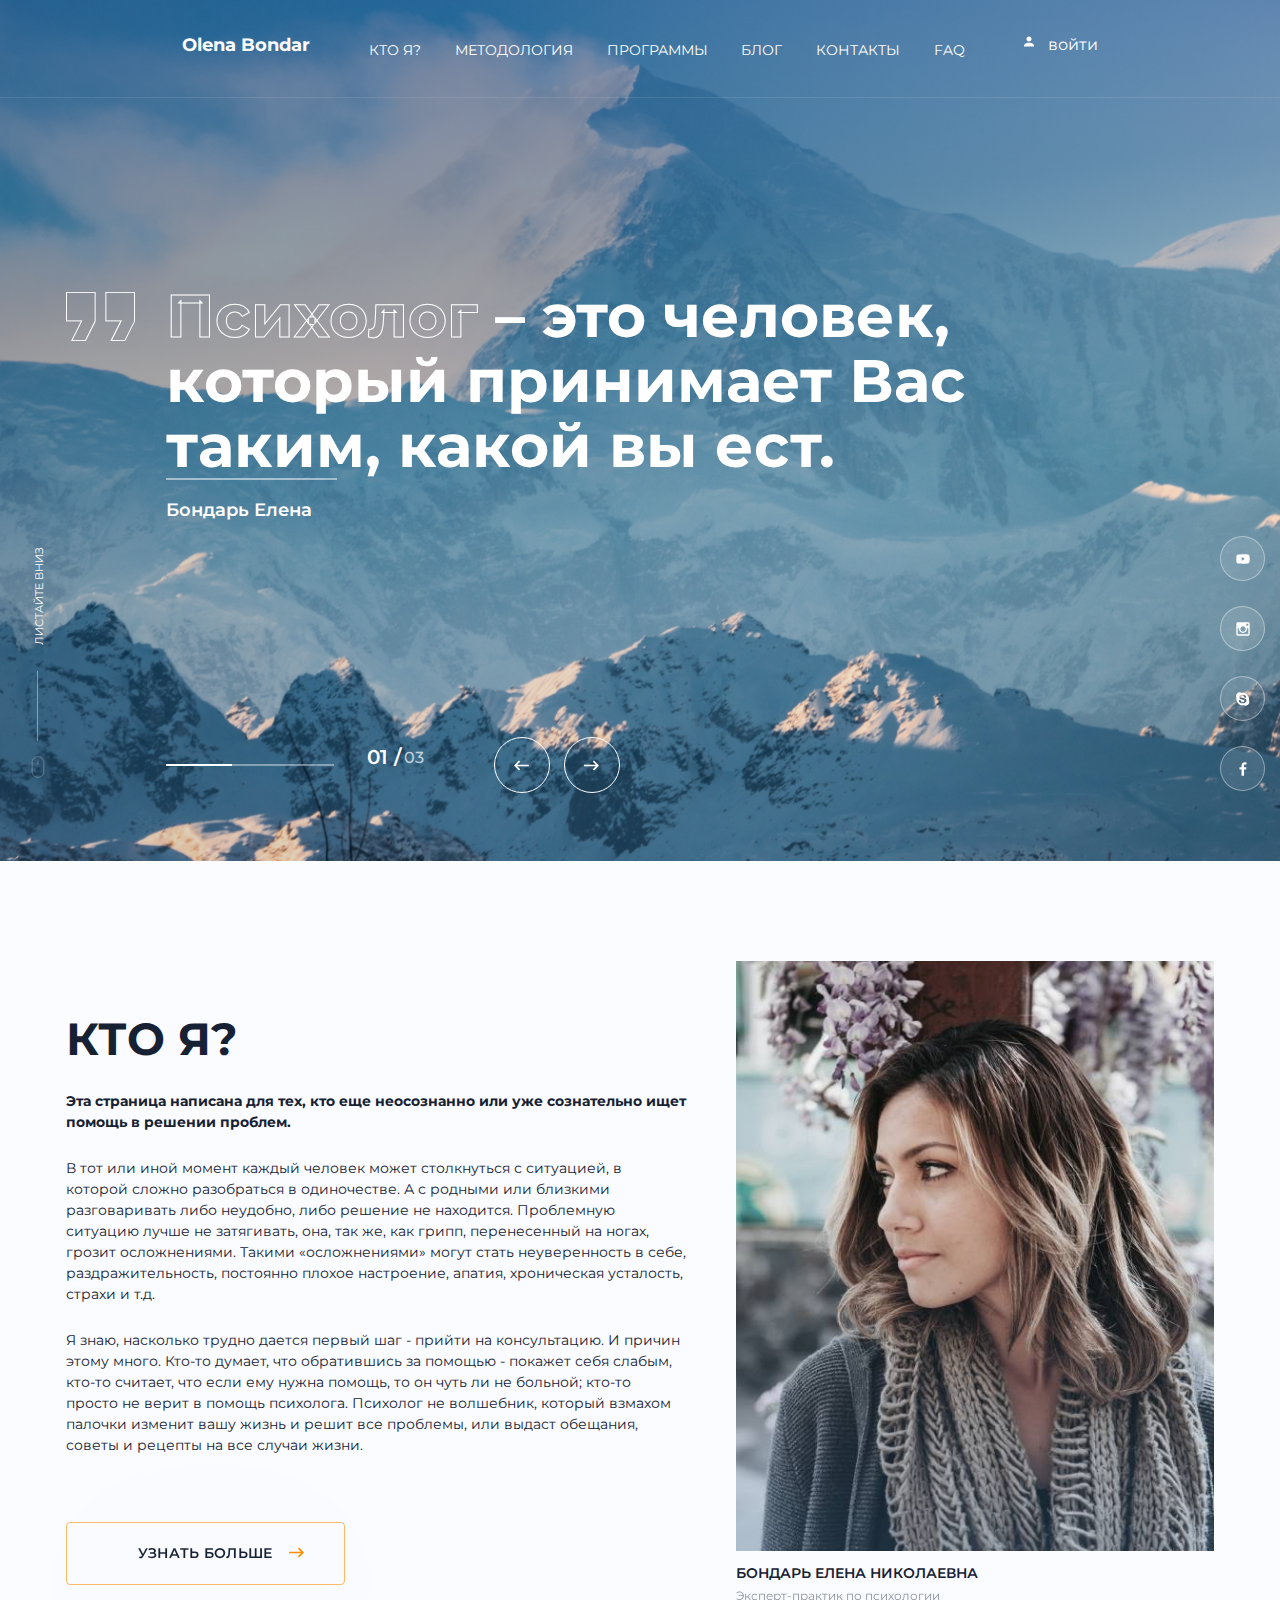
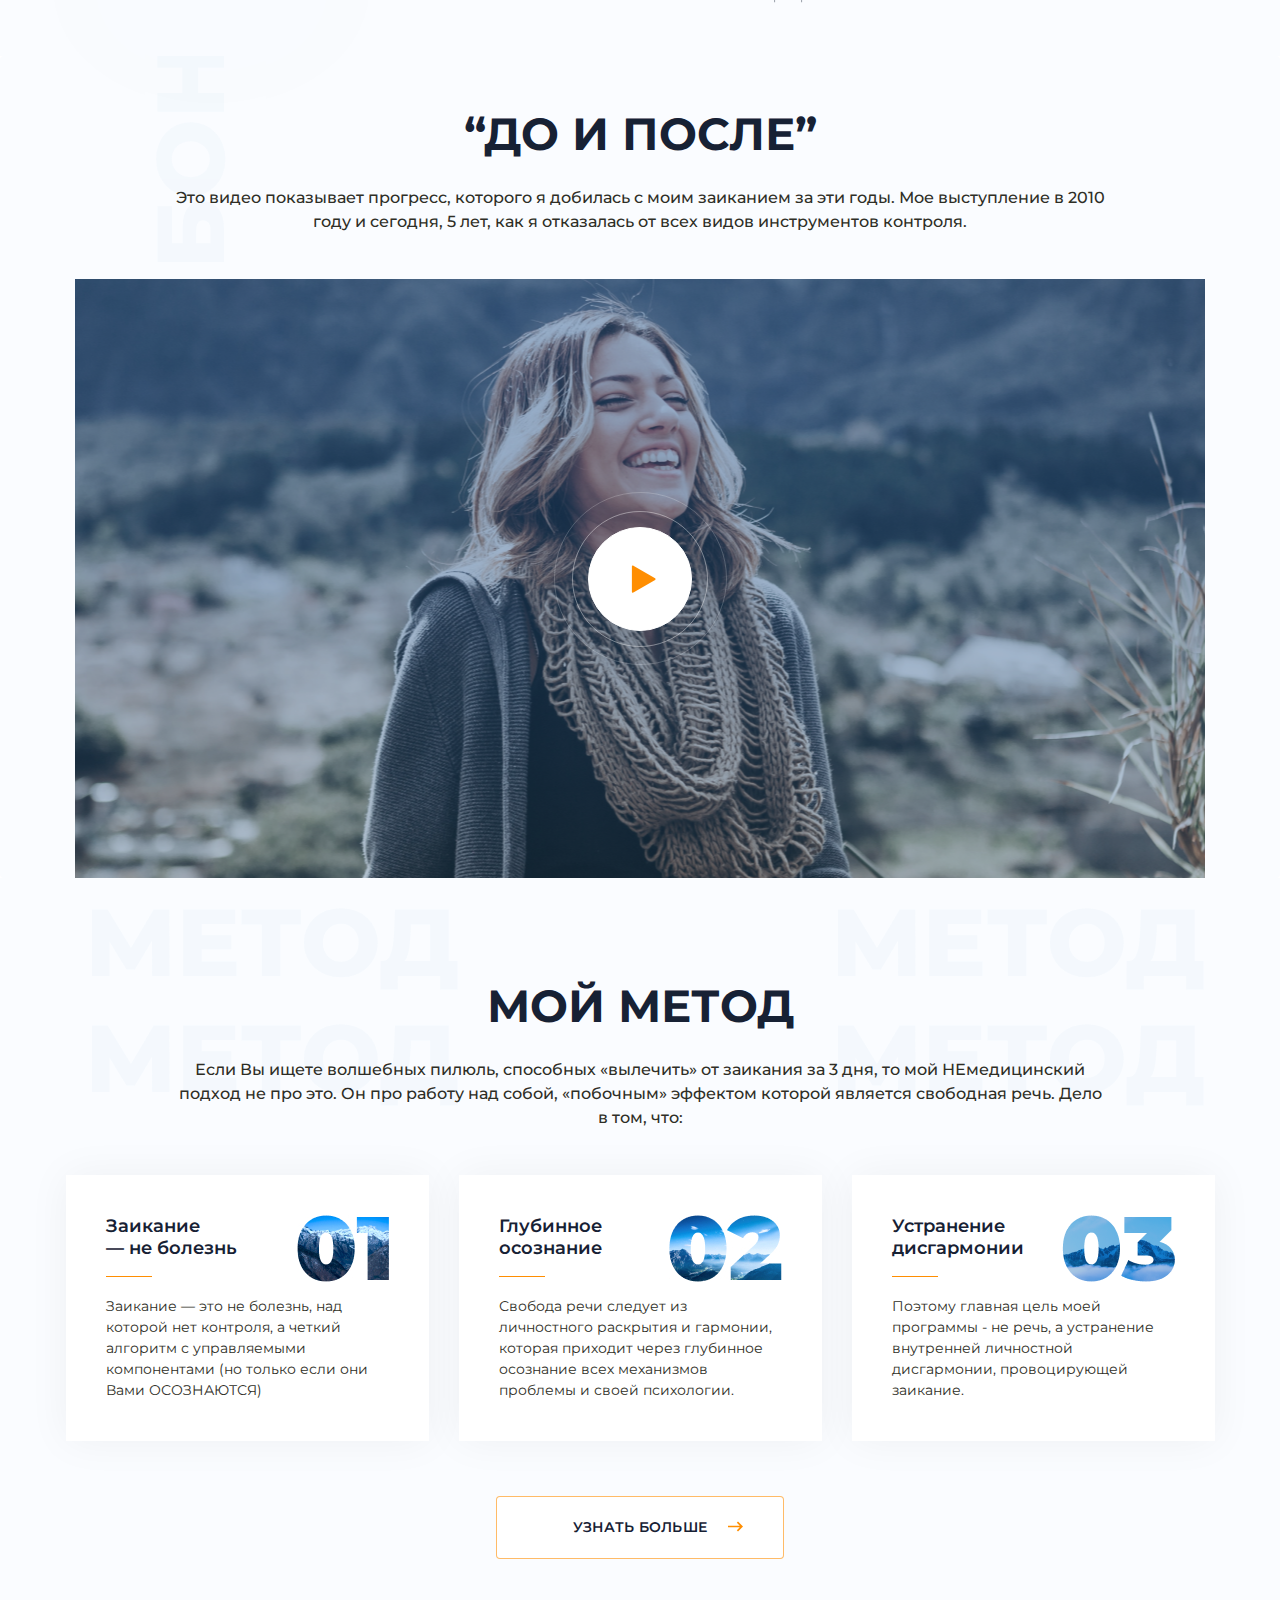
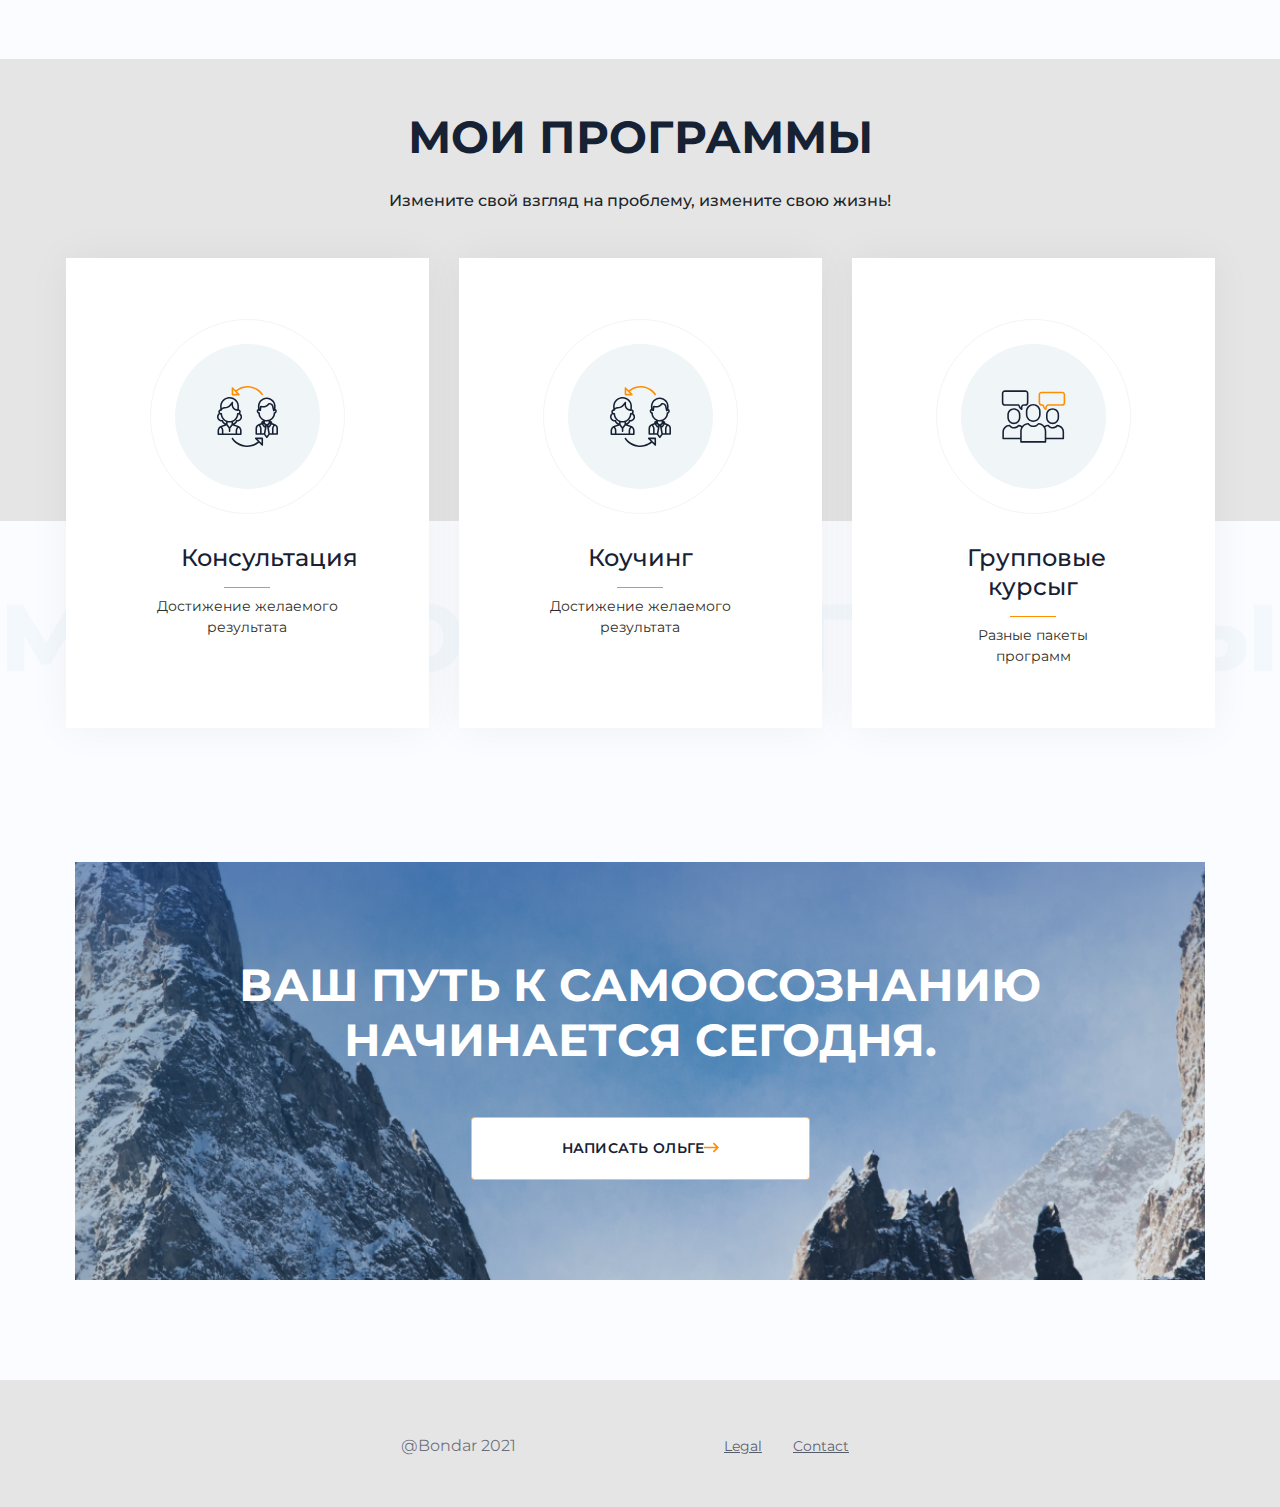
==== commit d5a42327: "add files media4" ====
--- a/index.html
+++ b/index.html
@@ -2,8 +2,12 @@
 <html lang="en" xmlns="http://www.w3.org/1999/html">
 <head>
     <meta charset="UTF-8">
+    <title>Psychologist</title>
     <meta name="viewport" content="width=device-width,initial-scale=1,shrink-to-fit=no">
-    <title>Psychologist</title>
+
+    <link rel="stylesheet" href="css/bootstrap-grid.css">
+    <link rel="stylesheet" href="css/bootstrap-reboot.css">
+    <link rel="stylesheet" href="css/bootstrap.css">
     <link rel="preconnect" href="https://fonts.googleapis.com">
     <link rel="preconnect" href="https://fonts.gstatic.com" crossorigin>
     <link href="https://fonts.googleapis.com/css2?family=Montserrat:wght@400;500;600;700;800&display=swap"
@@ -76,21 +80,23 @@
                     <div class="round_page_buttons__string">
                         <div class="line"></div>
                         <p class="active_page">01 /<span class="quote__under_title under_title ">03</span></p>
-<!--                        <p class="quote__under_title under_title ">03</p>-->
+                        <!--                        <p class="quote__under_title under_title ">03</p>-->
                     </div>
                     <div class="round_page_buttons__button">
-                    <button class="round_button btn_prev">
-                        <svg width="15" height="11" viewBox="0 0 15 11" fill="none" xmlns="http://www.w3.org/2000/svg">
-                            <path d="M15 4.68005V6.32068H3.20312L6.17188 9.32849L5 10.5004L0 5.50037L5 0.500366L6.17188 1.67224L3.20312 4.68005H15Z"
-                                  fill="white"/>
-                        </svg>
-                    </button>
-                    <button class="round_button btn_next">
-                        <svg width="15" height="11" viewBox="0 0 15 11" fill="none" xmlns="http://www.w3.org/2000/svg">
-                            <path d="M1.02107e-06 6.32056L1.1645e-06 4.67993L11.7969 4.67993L8.82813 1.67212L10 0.500244L15 5.50024L10 10.5002L8.82813 9.32837L11.7969 6.32056L1.02107e-06 6.32056Z"
-                                  fill="white"/>
-                        </svg>
-                    </button>
+                        <button class="round_button btn_prev">
+                            <svg width="15" height="11" viewBox="0 0 15 11" fill="none"
+                                 xmlns="http://www.w3.org/2000/svg">
+                                <path d="M15 4.68005V6.32068H3.20312L6.17188 9.32849L5 10.5004L0 5.50037L5 0.500366L6.17188 1.67224L3.20312 4.68005H15Z"
+                                      fill="white"/>
+                            </svg>
+                        </button>
+                        <button class="round_button btn_next">
+                            <svg width="15" height="11" viewBox="0 0 15 11" fill="none"
+                                 xmlns="http://www.w3.org/2000/svg">
+                                <path d="M1.02107e-06 6.32056L1.1645e-06 4.67993L11.7969 4.67993L8.82813 1.67212L10 0.500244L15 5.50024L10 10.5002L8.82813 9.32837L11.7969 6.32056L1.02107e-06 6.32056Z"
+                                      fill="white"/>
+                            </svg>
+                        </button>
                     </div>
                 </div>
             </div>
@@ -106,18 +112,18 @@
     <div class="vertical-line vertical-line__right"></div>
     <div class="vertical-line vertical-line__center"></div>
     <div class="vertical-line vertical-line__left"></div>
-
-    <div class="social">
-        <a class="social-btn whoI__social-btn" href="#">Ютуб
-            <img class="social-img" src="image/whoI/YouTube.svg" alt="Ютуб"></a>
-        <a class="social-btn whoI__social-btn" href="#">Інстаграм
-            <img class="social-img" src="image/whoI/instagram.svg" alt="Інстаграм"></a>
-        <a class="social-btn whoI__social-btn" href="#">Скайп
-            <img class="social-img" src="image/whoI/skype.svg" alt="Скайп"></a>
-        <a class="social-btn whoI__social-btn" href="#">Фейсбук
-            <img class="social-img" src="image/whoI/facebook.svg" alt="Фейсбук"></a>
-    </div>
-
+    <div>
+        <div class="social social_fixed">
+            <a class="social-btn whoI__social-btn" href="#">Ютуб
+                <img class="social-img" src="image/whoI/YouTube.svg" alt="Ютуб"></a>
+            <a class="social-btn whoI__social-btn" href="#">Інстаграм
+                <img class="social-img" src="image/whoI/instagram.svg" alt="Інстаграм"></a>
+            <a class="social-btn whoI__social-btn" href="#">Скайп
+                <img class="social-img" src="image/whoI/skype.svg" alt="Скайп"></a>
+            <a class="social-btn whoI__social-btn" href="#">Фейсбук
+                <img class="social-img" src="image/whoI/facebook.svg" alt="Фейсбук"></a>
+        </div>
+    </div>
     <div class="whoI_container container">
         <div class="whoI_info">
             <h3 class="title">Кто я?</h3>
@@ -133,7 +139,9 @@
                 ему нужна помощь, то он чуть ли не больной; кто-то просто не верит в помощь психолога. Психолог не
                 волшебник, который взмахом палочки изменит вашу жизнь и решит все проблемы, или выдаст обещания, советы
                 и рецепты на все случаи жизни.</p>
-            <a class="btn learn_more__btn" href="#">узнать больше</a>
+            <div>
+                <a class="btn learn_more__btn" href="#">узнать больше</a>
+            </div>
         </div>
         <div class="whoI__photo">
             <img src="image/whoI/photo.jpg" alt="photo"/>
@@ -155,7 +163,7 @@
 
     <p class="name-psychologist__height biggest_text">Бондарь Елена Николаевна</p>
 
-    <div class="container">
+    <div class="progress__container container">
         <div class="progress__text">
             <h3 class="title">“до и после”</h3>
             <p class="progress__under_title under_title">Это видео показывает прогресс, которого я добилась с моим
@@ -192,7 +200,7 @@
         <li>метод</li>
     </ul>
 
-    <div class="container">
+    <div class="my_method__container container">
         <div class="progress__text">
             <h3 class="title">мой метод</h3>
             <p class="progress__under_title under_title">Если Вы ищете волшебных пилюль, способных «вылечить» от
@@ -205,7 +213,7 @@
             <div class="my_method__approaches_column col">
                 <div class="my_method__approaches_item item">
                     <div class="approaches_top">
-                        <h4 class="title_methods approaches_title">Заикание <br> — не болезнь</h4>
+                        <h4 class="add_indent title_methods approaches_title">Заикание <br> — не болезнь</h4>
                         <img class="approaches_img" src="image/myMethod/01.jpg" alt="">
                     </div>
                     <p class="approaches_text">
@@ -218,7 +226,7 @@
             <div class="my_method__approaches_column col">
                 <div class="my_method__approaches_item item">
                     <div class="approaches_top">
-                        <h4 class="title_methods approaches_title">Глубинное осознание</h4>
+                        <h4 class="title_methods approaches_title">Глубинное <br> осознание</h4>
                         <img class="approaches_img" src="image/myMethod/02.jpg" alt="">
                     </div>
                     <p class="approaches_text">
@@ -230,7 +238,7 @@
             <div class="my_method__approaches_column col">
                 <div class="my_method__approaches_item item">
                     <div class="approaches_top">
-                        <h4 class="title_methods approaches_title">Устранение дисгармонии</h4>
+                        <h4 class="title_methods approaches_title">Устранение <br> дисгармонии</h4>
                         <img class="approaches_img" src="image/myMethod/03.png" alt="">
                     </div>
                     <p class="approaches_text">
@@ -352,10 +360,10 @@
     <div class="vertical-line vertical-line__center"></div>
     <div class="vertical-line vertical-line__left"></div>
 
-<!--    <ul class="road__method my_method__method biggest_text">-->
-<!--        <li>Мои программы</li>-->
-<!--        <li>Мои программы</li>-->
-<!--    </ul>-->
+    <!--    <ul class="road__method my_method__method biggest_text">-->
+    <!--        <li>Мои программы</li>-->
+    <!--        <li>Мои программы</li>-->
+    <!--    </ul>-->
 
     <div class="road__content">
         <div class="road_container container">
--- a/css/style.css
+++ b/css/style.css
@@ -1,7 +1,7 @@
-* {
-    box-sizing: border-box;
-}
-
+/**{*/
+/*    color: red;*/
+/*    border: 2px solid red;*/
+/*}*/
 body, html {
     margin: 0;
     font-family: 'Montserrat', sans-serif;
@@ -21,7 +21,7 @@
     position: relative;
     color: #FFFFFF;
     background: #1746d2 url("../image/MountainsHomePage.png") 50%/cover no-repeat;
-    z-index: 1;
+    z-index: 6;
 }
 
 .vertical-line {
@@ -88,6 +88,10 @@
 
 .my_programs .vertical-line {
     z-index: 2;
+}
+
+[class*='vertical-line'] {
+    display: none;
 }
 
 .wrapper a {
@@ -375,10 +379,23 @@
 }
 
 .social {
-    padding: 0 15px 70px;
+    padding: 0 15px;
     position: absolute;
     right: 0;
     bottom: 0;
+}
+
+.quote__social {
+    padding-bottom: 70px;
+}
+
+.social_fixed {
+    position: fixed;
+    z-index: 5;
+    top: 0;
+    display: flex;
+    flex-direction: column;
+    justify-content: center;
 }
 
 .social-btn {
@@ -412,7 +429,7 @@
 .whoI_container {
     display: flex;
     justify-content: space-between;
-    padding: 100px 0 50px;
+    padding: 100px 15px 50px;
 }
 
 .whoI_info {
@@ -448,6 +465,10 @@
     filter: drop-shadow(0px 30px 80px rgba(41, 87, 182, 0.3));
 }
 
+.learn_more__btn::before {
+    right: 40px;
+}
+
 .whoI__social-btn {
     background: rgba(23, 33, 52, 0.05);
     border: 1px solid rgba(23, 33, 52, 0.1);
@@ -482,17 +503,19 @@
 }
 
 .whoI .social {
-    top: 0;
-    display: flex;
-    flex-direction: column;
-    justify-content: center;
-    padding-bottom: 0;
+    /*top: 0;*/
+    /*display: flex;*/
+    /*flex-direction: column;*/
+    /*justify-content: center;*/
+    /*padding-bottom: 0;*/
 }
 
 /*=============================================*/
 .progress {
     position: relative;
     background: #FAFCFF;
+    height: 100%;
+    flex-direction: column;
 }
 
 .name-psychologist__height {
@@ -505,7 +528,7 @@
 
 .progress__text {
     text-align: center;
-    padding-bottom: 45px;
+    margin-bottom: 45px;
 }
 
 .progress__under_title {
@@ -581,15 +604,12 @@
 }
 
 .row {
-    display: flex;
-    flex-wrap: wrap;
-    margin: 0 -15px;
+    /*padding-right: 75px;}*/
 }
 
 .col {
     padding: 0 15px;
-    flex: 1 1 33.333333%;
-    /*max-width: 33.333333%;*/
+    flex: 0 0 33.333333%;
     z-index: 1;
 }
 
@@ -606,6 +626,7 @@
 .approaches_top {
     display: flex;
     justify-content: space-between;
+    flex-wrap: wrap;
 }
 
 /*===========Загальний стиль заголовка методів==============*/
@@ -616,12 +637,17 @@
 }
 
 .approaches_title {
+    width: 132px;
     position: relative;
     padding-bottom: 18px;
     margin: 0 0 19px 0;
     color: #172134;
 }
 
+.add_indent {
+    margin-right: 21px;
+}
+
 .approaches_title::before {
     right: auto;
 }
@@ -631,7 +657,6 @@
     position: absolute;
     bottom: 0;
     left: 0;
-    right: 0;
     margin: auto;
     width: 46px;
     height: 1px;
@@ -657,6 +682,10 @@
     width: 25%;
 }
 
+.my_method__btn::before {
+    right: 40px;
+}
+
 /*============================================*/
 .my_programs {
     position: relative;
@@ -707,7 +736,6 @@
 }
 
 .my_programs__item-active {
-    display: inline-table;
     background: #1746d2 url("../image/myPrograms/classActive.jpg") 50%/cover no-repeat;
     padding: 40px;
     position: absolute;
@@ -719,8 +747,6 @@
 
     top: 0;
     left: 0;
-    width: 100%;
-    max-height: 100%;
     transition: .5s;
 
 }
@@ -739,13 +765,11 @@
 
 .approaches_column_title {
     padding-bottom: 15px;
-    margin-top: 30px;
-    margin-bottom: 8px;
-
+    margin: 30px auto 8px;
 }
 
 .approaches_column_title::before {
-    /*left: 40%;*/
+    right: 0;
 }
 
 .my_programs__text-advantage {
--- a/css/style_media.css
+++ b/css/style_media.css
@@ -1,6 +1,12 @@
+@media screen and (max-width: 1090px) {
+    .my_programs__item-active {
+        /*height: auto;*/
+    }
+}
+
 @media screen and (max-width: 1200px) {
     .container {
-        max-width: 1140px;
+        width: 1140px;
     }
 
     .header__container {
@@ -9,7 +15,7 @@
 
     .header {
         padding: 33px 100px 30px;
-        /*flex-direction: column;*/
+
     }
 
     .icon-menu {
@@ -73,14 +79,18 @@
 
     .whoI .social {
         z-index: 5;
-        background: #FAFCFF;
+        /*background: #FAFCFF;*/
+    }
+
+    .btn::before {
+        right: 45px;
     }
 }
 
 @media screen and (max-width: 992px) {
     .container {
-        max-width: 960px;
-        padding: 0 15px;
+        width: 960px;
+        /*padding: 0 15px 50px;*/
     }
 
     .line {
@@ -156,77 +166,147 @@
         width: 65%;
     }
 
-
-    @media (max-width: 768px) {
-        .container {
-            max-width: 720px;
-        }
-
-   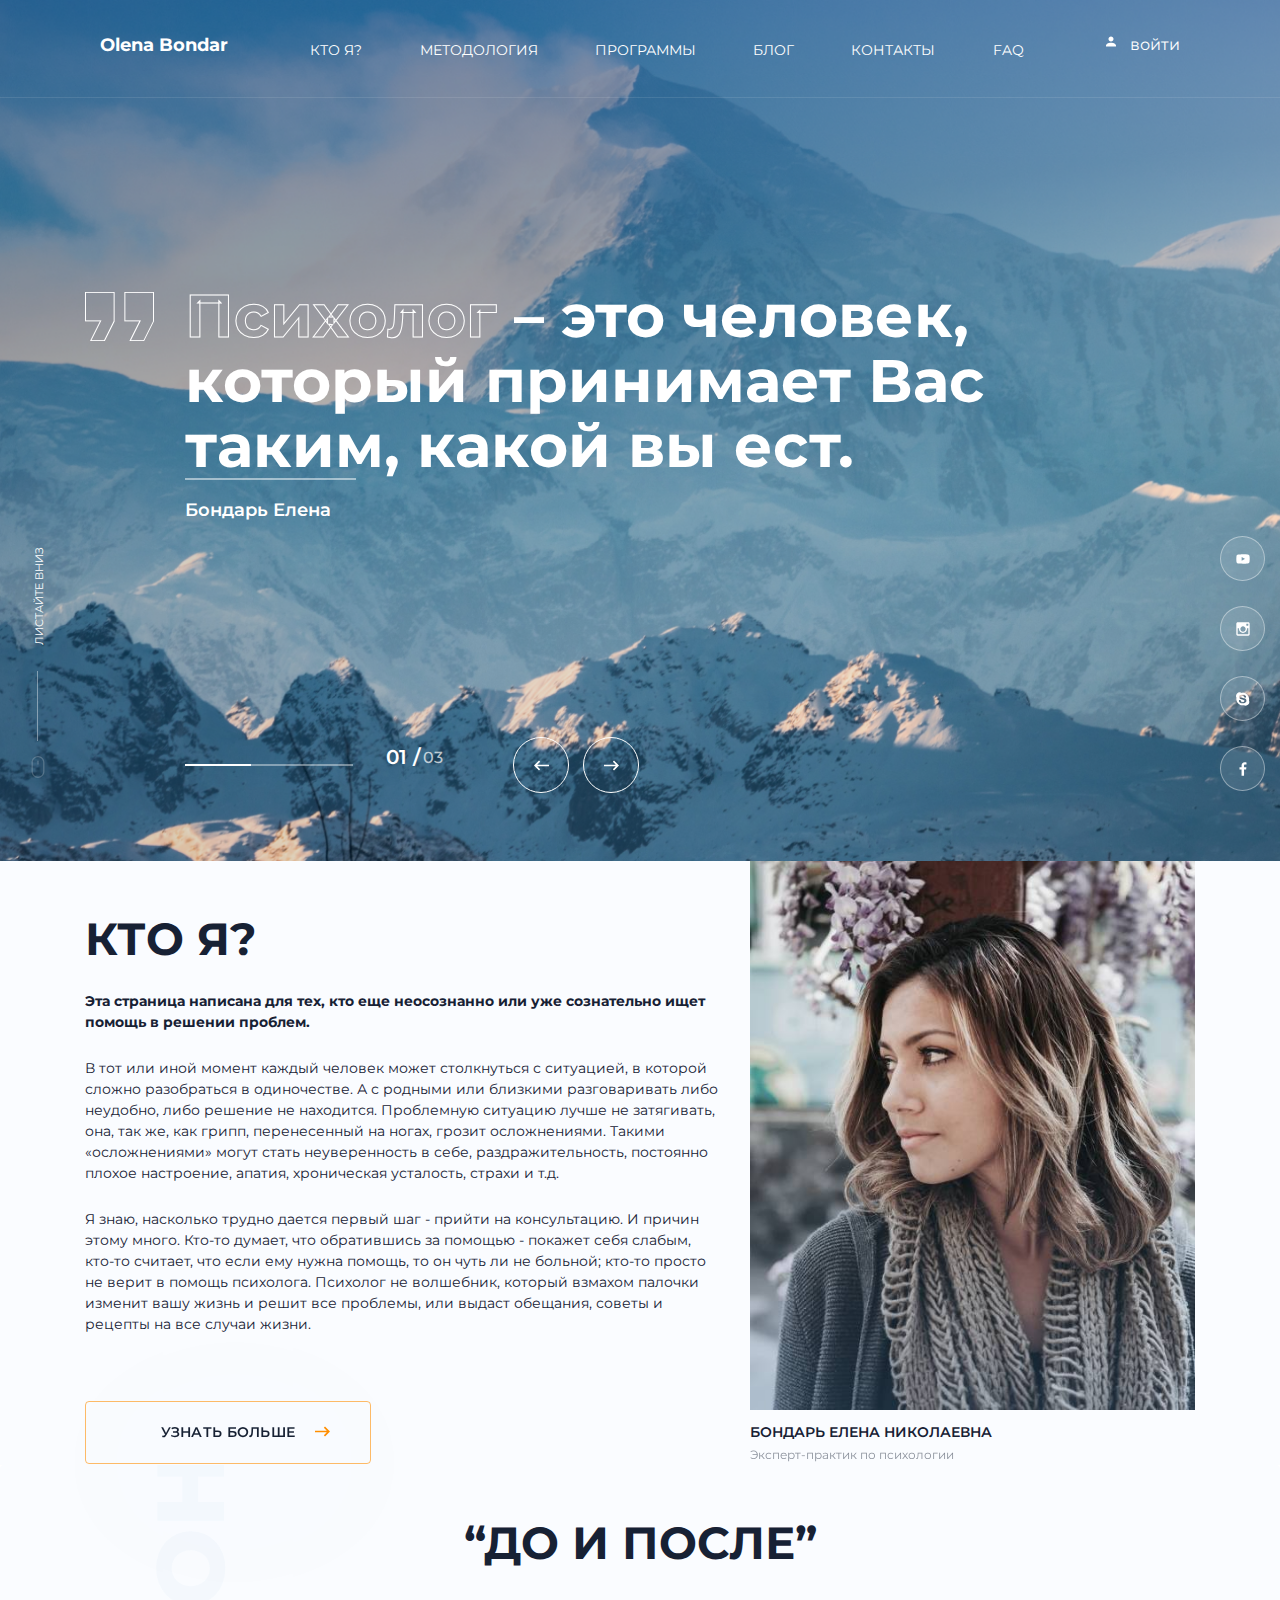
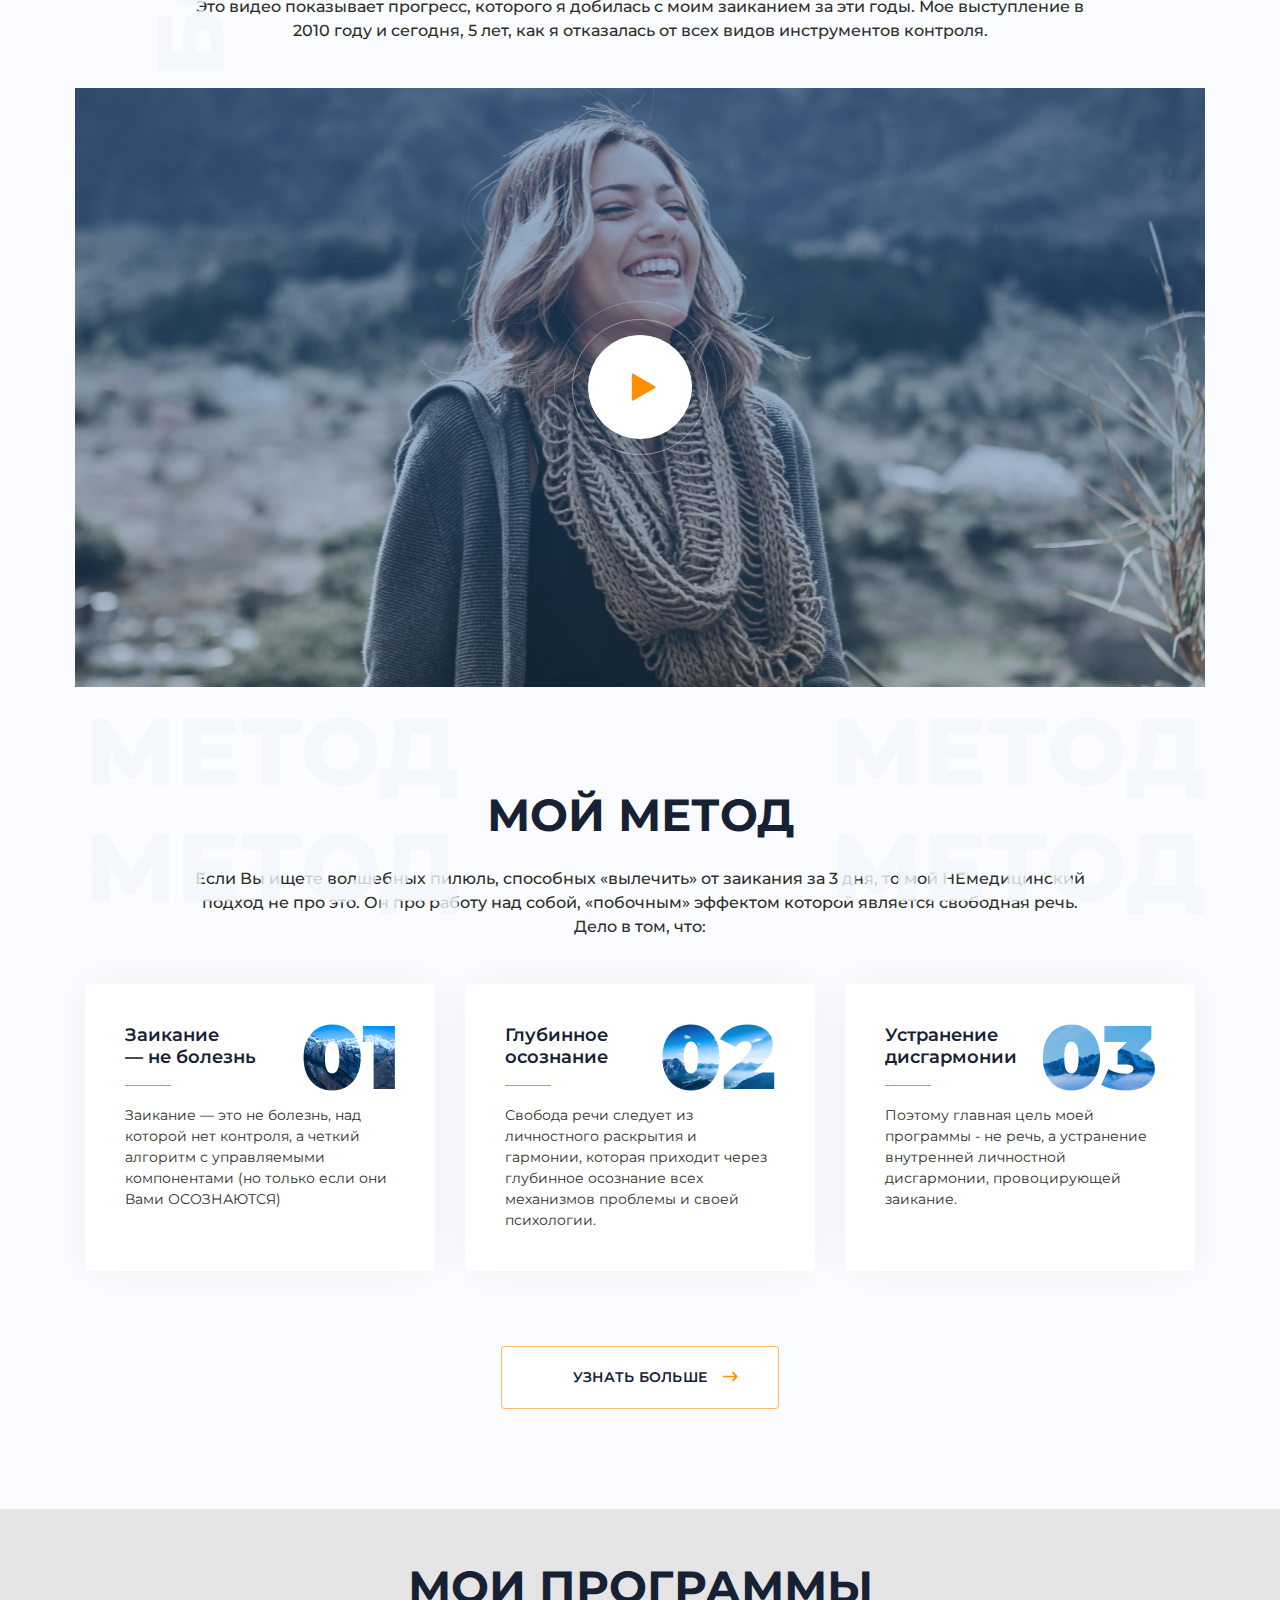
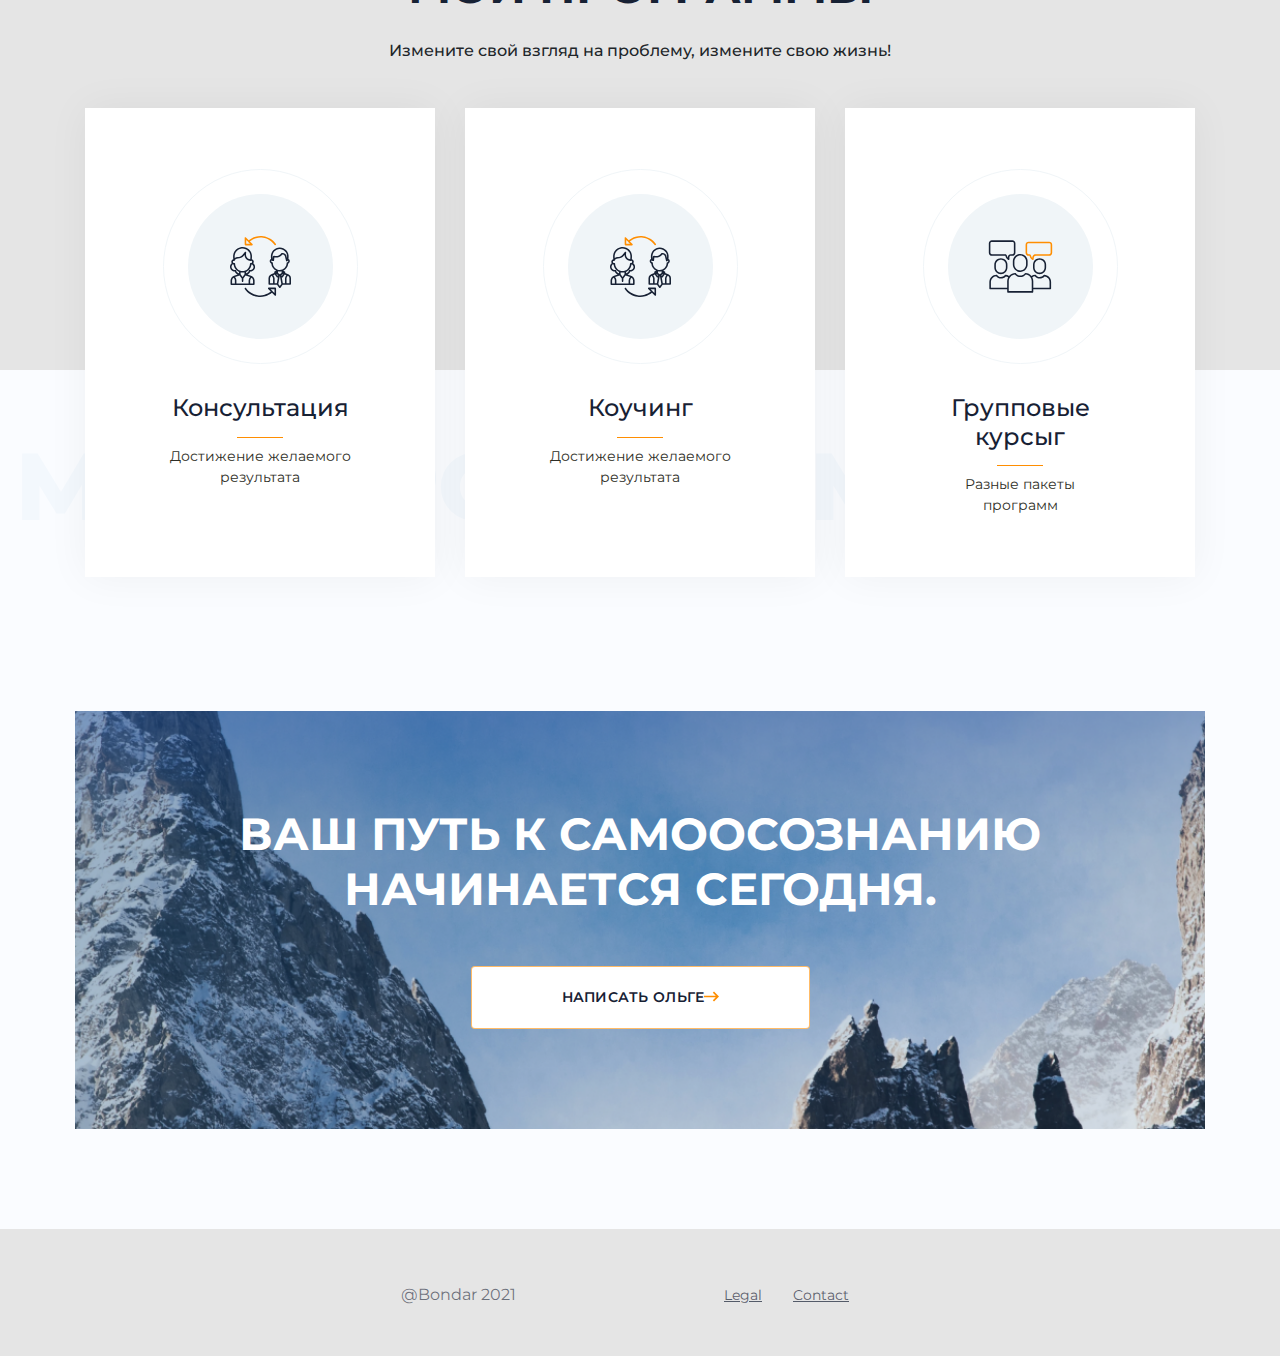
==== commit 71226689: "add files 5" ====
--- a/index.html
+++ b/index.html
@@ -16,7 +16,18 @@
     <link rel="stylesheet" href="css/style_media.css">
 </head>
 <body>
-
+<div>
+    <div class="social social_fixed">
+        <a class="social-btn whoI__social-btn" href="#">Ютуб
+            <img class="social-img" src="image/whoI/YouTube.svg" alt="Ютуб"></a>
+        <a class="social-btn whoI__social-btn" href="#">Інстаграм
+            <img class="social-img" src="image/whoI/instagram.svg" alt="Інстаграм"></a>
+        <a class="social-btn whoI__social-btn" href="#">Скайп
+            <img class="social-img" src="image/whoI/skype.svg" alt="Скайп"></a>
+        <a class="social-btn whoI__social-btn" href="#">Фейсбук
+            <img class="social-img" src="image/whoI/facebook.svg" alt="Фейсбук"></a>
+    </div>
+</div>
 <section class="wrapper">
     <div class="vertical-line vertical-line__one"></div>
     <div class="vertical-line vertical-line__two"></div>
@@ -70,7 +81,7 @@
                 <img class="social-img" src="image/quote/facebook.svg" alt="Фейсбук"></a>
         </div>
 
-        <div class="quote__container container">
+        <div class=" container">
             <div class="quote__content">
                 <h2 class="quote__title"><span class="quote__text">Психолог</span> – это человек, который
                     принимает
@@ -112,41 +123,37 @@
     <div class="vertical-line vertical-line__right"></div>
     <div class="vertical-line vertical-line__center"></div>
     <div class="vertical-line vertical-line__left"></div>
-    <div>
-        <div class="social social_fixed">
-            <a class="social-btn whoI__social-btn" href="#">Ютуб
-                <img class="social-img" src="image/whoI/YouTube.svg" alt="Ютуб"></a>
-            <a class="social-btn whoI__social-btn" href="#">Інстаграм
-                <img class="social-img" src="image/whoI/instagram.svg" alt="Інстаграм"></a>
-            <a class="social-btn whoI__social-btn" href="#">Скайп
-                <img class="social-img" src="image/whoI/skype.svg" alt="Скайп"></a>
-            <a class="social-btn whoI__social-btn" href="#">Фейсбук
-                <img class="social-img" src="image/whoI/facebook.svg" alt="Фейсбук"></a>
-        </div>
-    </div>
     <div class="whoI_container container">
-        <div class="whoI_info">
-            <h3 class="title">Кто я?</h3>
-            <p class="whoI_info__text"><b>Эта страница написана для тех, кто еще неосознанно или уже сознательно ищет
-                помощь в решении проблем.</b></p>
-            <p class="whoI_info__text">В тот или иной момент каждый человек может столкнуться с ситуацией, в которой
-                сложно разобраться в одиночестве. А с родными или близкими разговаривать либо неудобно, либо решение не
-                находится. Проблемную ситуацию лучше не затягивать, она, так же, как грипп, перенесенный на ногах,
-                грозит осложнениями. Такими «осложнениями» могут стать неуверенность в себе, раздражительность,
-                постоянно плохое настроение, апатия, хроническая усталость, страхи и т.д.</p>
-            <p class="whoI_info__text">Я знаю, насколько трудно дается первый шаг - прийти на консультацию. И причин
-                этому много. Кто-то думает, что обратившись за помощью - покажет себя слабым, кто-то считает, что если
-                ему нужна помощь, то он чуть ли не больной; кто-то просто не верит в помощь психолога. Психолог не
-                волшебник, который взмахом палочки изменит вашу жизнь и решит все проблемы, или выдаст обещания, советы
-                и рецепты на все случаи жизни.</p>
-            <div>
-                <a class="btn learn_more__btn" href="#">узнать больше</a>
-            </div>
-        </div>
-        <div class="whoI__photo">
-            <img src="image/whoI/photo.jpg" alt="photo"/>
-            <p class="initials">Бондарь Елена Николаевна</p>
-            <p class="job">Эксперт-практик по психологии</p>
+        <div class="row">
+
+            <div class="whoI__photo col-12 col-md-5 order-md-1">
+                <img src="image/whoI/photo.jpg" alt="photo"/>
+                <p class="initials">Бондарь Елена Николаевна</p>
+                <p class="job">Эксперт-практик по психологии</p>
+            </div>
+
+            <div class="whoI_info col-12 col-md-7">
+                <h3 class="title">Кто я?</h3>
+                <p class="whoI_info__text"><b>Эта страница написана для тех, кто еще неосознанно или уже сознательно
+                    ищет
+                    помощь в решении проблем.</b></p>
+                <p class="whoI_info__text">В тот или иной момент каждый человек может столкнуться с ситуацией, в которой
+                    сложно разобраться в одиночестве. А с родными или близкими разговаривать либо неудобно, либо решение
+                    не
+                    находится. Проблемную ситуацию лучше не затягивать, она, так же, как грипп, перенесенный на ногах,
+                    грозит осложнениями. Такими «осложнениями» могут стать неуверенность в себе, раздражительность,
+                    постоянно плохое настроение, апатия, хроническая усталость, страхи и т.д.</p>
+                <p class="whoI_info__text">Я знаю, насколько трудно дается первый шаг - прийти на консультацию. И причин
+                    этому много. Кто-то думает, что обратившись за помощью - покажет себя слабым, кто-то считает, что
+                    если
+                    ему нужна помощь, то он чуть ли не больной; кто-то просто не верит в помощь психолога. Психолог не
+                    волшебник, который взмахом палочки изменит вашу жизнь и решит все проблемы, или выдаст обещания,
+                    советы
+                    и рецепты на все случаи жизни.</p>
+                <div>
+                    <a class="btn learn_more__btn" href="#">узнать больше</a>
+                </div>
+            </div>
         </div>
     </div>
 </section>
@@ -210,7 +217,7 @@
             </p>
         </div>
         <div class="my_method__approaches row">
-            <div class="my_method__approaches_column col">
+            <div class="my_method__approaches_column col-12 col-sm-6 col-md-4">
                 <div class="my_method__approaches_item item">
                     <div class="approaches_top">
                         <h4 class="add_indent title_methods approaches_title">Заикание <br> — не болезнь</h4>
@@ -223,7 +230,7 @@
                     </p>
                 </div>
             </div>
-            <div class="my_method__approaches_column col">
+            <div class="my_method__approaches_column col-12 col-sm-6 col-md-4">
                 <div class="my_method__approaches_item item">
                     <div class="approaches_top">
                         <h4 class="title_methods approaches_title">Глубинное <br> осознание</h4>
@@ -235,7 +242,7 @@
                     </p>
                 </div>
             </div>
-            <div class="my_method__approaches_column col">
+            <div class="my_method__approaches_column col-12 col-sm-6 col-md-4">
                 <div class="my_method__approaches_item item">
                     <div class="approaches_top">
                         <h4 class="title_methods approaches_title">Устранение <br> дисгармонии</h4>
@@ -268,10 +275,9 @@
             </p>
         </div>
         <div class="my_programs__row row">
-            <div class="my_programs__col col">
-
-                <div class="my_programs__approaches_item item">
-                    <div class="my_programs__item-active item">
+            <div class="my_programs__col col-12 col-sm-6 col-md-4">
+                <div class="my_programs__approaches_item">
+                    <div class="my_programs__item-active ">
                         <div class="image_radius-background">
                             <img class="my_programs__icon" src="image/myPrograms/consultation.svg"
                                  alt="consultation icon">
@@ -291,12 +297,11 @@
                         Достижение желаемого результата
                     </p>
                 </div>
-
-            </div>
-
-            <div class="my_programs__col col">
-                <div class="my_programs__approaches_item item">
-                    <div class="my_programs__item-active item">
+            </div>
+
+            <div class="my_programs__col col-12 col-sm-6 col-md-4">
+                <div class="my_programs__approaches_item">
+                    <div class="my_programs__item-active">
                         <div class="image_radius-background">
                             <img class="my_programs__icon" src="image/myPrograms/coaching_white.svg"
                                  alt="consultation icon">
@@ -318,9 +323,9 @@
                 </div>
             </div>
 
-            <div class="my_programs__col col">
-                <div class="my_programs__approaches_item item">
-                    <div class="my_programs__item-active item">
+            <div class="my_programs__col col-12 col-sm-6 col-md-4">
+                <div class="my_programs__approaches_item">
+                    <div class="my_programs__item-active">
                         <div class="image_radius-background">
                             <img class="my_programs__icon" src="image/myPrograms/GroupCourses_white.svg"
                                  alt="consultation icon">
@@ -345,9 +350,9 @@
         </div>
     </div>
 
-    <ul class="my_programs__method  my_method__method biggest_text">
-        <li>Мои программы</li>
-        <li>Мои программы</li>
+    <ul class="my_programs__method  my_method__method biggest_text ">
+        <li class="col">Мои программы</li>
+        <li class="col">Мои программы</li>
     </ul>
 </section>
 
--- a/css/style.css
+++ b/css/style.css
@@ -41,6 +41,7 @@
 }
 
 .vertical-line__three {
+    background-color: green;
     top: 0;
     right: calc((100% - 1179px) / 2);
 }
@@ -178,11 +179,11 @@
 }
 
 .container {
-    position: relative;
-    z-index: 1;
-    width: 1179px;
-    max-width: 100%;
-    margin: auto;
+    /*position: relative;*/
+    /*z-index: 1;*/
+    /*width: 1179px;*/
+    /*max-width: 100%;*/
+    /*margin: auto;*/
 }
 
 .quote__scroll_down__line {
@@ -426,16 +427,16 @@
     background: #FAFCFF;
 }
 
-.whoI_container {
-    display: flex;
-    justify-content: space-between;
-    padding: 100px 15px 50px;
-}
+/*.whoI_container {*/
+/*    display: flex;*/
+/*    justify-content: space-between;*/
+/*    padding: 100px 15px 50px;*/
+/*}*/
 
 .whoI_info {
-    flex: 0 0 58.333333%;
-    max-width: 58.333333%;
-    padding-right: 50px;
+    /*flex: 0 0 58.333333%;*/
+    /*max-width: 58.333333%;*/
+    /*padding-right: 50px;*/
     z-index: 1;
 }
 
@@ -479,8 +480,8 @@
 }
 
 .whoI__photo {
-    flex: 0 0 41.666667%;
-    max-width: 41.666667%;
+    /*flex: 0 0 41.666667%;*/
+    /*max-width: 41.666667%;*/
     z-index: 1;
 }
 
@@ -603,14 +604,8 @@
     padding-left: 10px;
 }
 
-.row {
-    /*padding-right: 75px;}*/
-}
-
-.col {
-    padding: 0 15px;
-    flex: 0 0 33.333333%;
-    z-index: 1;
+.my_method__approaches_column {
+    margin-bottom: 20px;
 }
 
 .item {
@@ -637,7 +632,6 @@
 }
 
 .approaches_title {
-    width: 132px;
     position: relative;
     padding-bottom: 18px;
     margin: 0 0 19px 0;
@@ -704,6 +698,11 @@
     /*padding-bottom: 100px;*/
 }
 
+.my_programs__col {
+    position: relative;
+    z-index: 2;
+}
+
 .my_programs__icon {
     /*margin-bottom: 40px;*/
     position: absolute;
@@ -727,6 +726,7 @@
 }
 
 .my_programs__approaches_item {
+    height: 100%;
     position: relative;
     text-align: center;
     padding: 60px;
--- a/css/style_media.css
+++ b/css/style_media.css
@@ -1,14 +1,15 @@
-@media screen and (max-width: 1090px) {
-    .my_programs__item-active {
-        /*height: auto;*/
+@media screen and (min-width: 1200px) {
+    .header {
+        padding-left: 100px;
+        padding-right: 100px;
+    }
+
+    .icon-menu {
+        display: none;
     }
 }
 
 @media screen and (max-width: 1200px) {
-    .container {
-        width: 1140px;
-    }
-
     .header__container {
         display: none;
     }
@@ -21,8 +22,6 @@
     .icon-menu {
         display: block;
         position: relative;
-        /*width: 30px;*/
-        /*height: 18px;*/
         cursor: pointer;
         z-index: 5;
     }
@@ -69,17 +68,20 @@
         height: 27px;
     }
 
+    .my_programs__method {
+        display: none;
+    }
+
     .quote__content {
         padding: 0 100px;
     }
 
-    .whoI__photo {
-        padding-right: 75px;
+    .whoI_container {
+        display: flex;
     }
 
     .whoI .social {
         z-index: 5;
-        /*background: #FAFCFF;*/
     }
 
     .btn::before {
@@ -88,11 +90,6 @@
 }
 
 @media screen and (max-width: 992px) {
-    .container {
-        width: 960px;
-        /*padding: 0 15px 50px;*/
-    }
-
     .line {
         height: 4px;
         width: 168px;
@@ -138,9 +135,7 @@
     }
 
     .quote__title::before {
-        /*width: 50px;*/
         left: -60px;
-        /*height: 49px;*/
         background: transparent url(../image/quote/quotes.png) 0 0/65% no-repeat;
     }
 
@@ -150,16 +145,11 @@
 
     .whoI_container {
         padding-top: 30px;
-
     }
 
     .title {
         padding: 0;
         font-size: 35px;
-    }
-
-    .whoI__photo {
-        padding-right: 75px;
     }
 
     .learn_more__btn {
@@ -171,7 +161,6 @@
     }
 
     .my_programs__col {
-        flex: 0 0 50%;
         margin-bottom: 30px;
     }
 
@@ -183,18 +172,14 @@
     .my_programs__method li {
         width: 50%;
     }
+
+    .my_programs__approaches_item {
+        padding: 0 0 30px 0;
+    }
 }
 
 
 @media (max-width: 768px) {
-    .container {
-        width: 720px;
-    }
-
-    .quote__container {
-        padding-top: 100px;
-    }
-
     .quote__content {
         font-size: 45px;
     }
@@ -228,6 +213,10 @@
         margin-bottom: 30px;
     }
 
+    .my_programs__method {
+        display: none;
+    }
+
 }
 
 @media (max-width: 576px) {
@@ -236,22 +225,29 @@
         flex-direction: column;
     }
 
-    .container {
-        width: 540px;
-        padding: 0 70px 0 10px;
-    }
-
-    .whoI_container {
-        flex-direction: column-reverse;
+    .quote {
+        padding: 0;
+    }
+
+    .quote__content {
+        padding: 0;
+    }
+
+    .quote__title__author {
+        margin-bottom: 30px;
+    }
+
+    .line {
+        display: none;
+        margin-top: 50%;
     }
 
     .whoI_info {
-        max-width: 100%;
         padding-right: 75px;
     }
 
     .whoI__photo {
-        max-width: 100%;
+        padding-right: 75px;
     }
 
     .wrapper a {
@@ -262,10 +258,6 @@
         padding: 0;
     }
 
-    .row {
-        flex-direction: column;
-    }
-
     .progress__player {
         margin: 0 75px 0 10px;
     }
@@ -286,16 +278,43 @@
         margin: 0 70px 0 10px;
     }
 
-    .road_container {
-
-        padding: 95px 0 100px;
-    }
-
     .road__title {
         padding: 0;
         font-size: 21px;
         line-height: 45px;
     }
+
+    .footer_container {
+        display: inline-block;
+    }
+
+    .footer__content {
+        flex: 0 0 50%;
+        max-width: 50%;
+    }
+
+    .info_contact__item:first-child {
+        margin: 0;
+    }
+
+    .email {
+        display: inline-block;
+        padding: 0;
+    }
+
+    .quote__content {
+        padding: 10px 40px;
+
+    }
+
+    .quote__title {
+        font-size: 30px;
+        line-height: 40px;
+    }
+
+    .quote__title::before {
+        display: none;
+    }
 }
 
 @media screen and (min-width: 575px) {
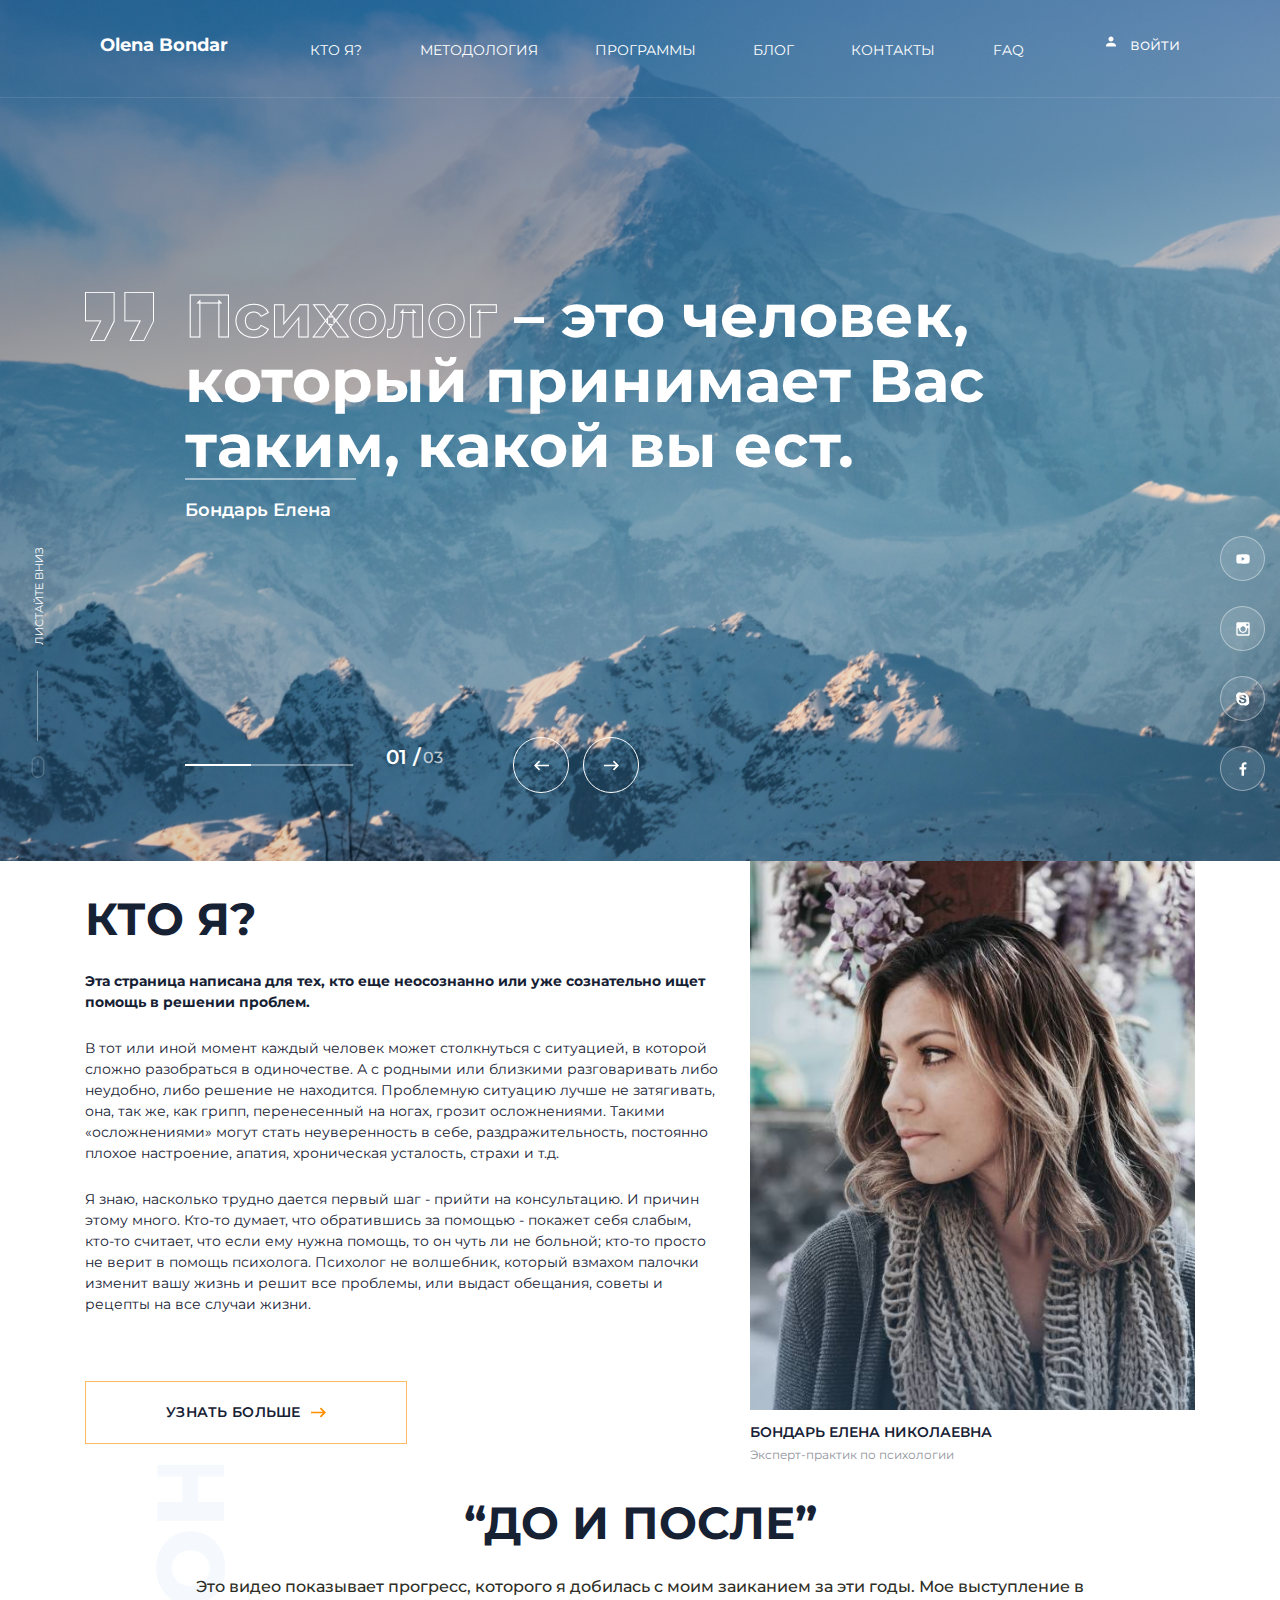
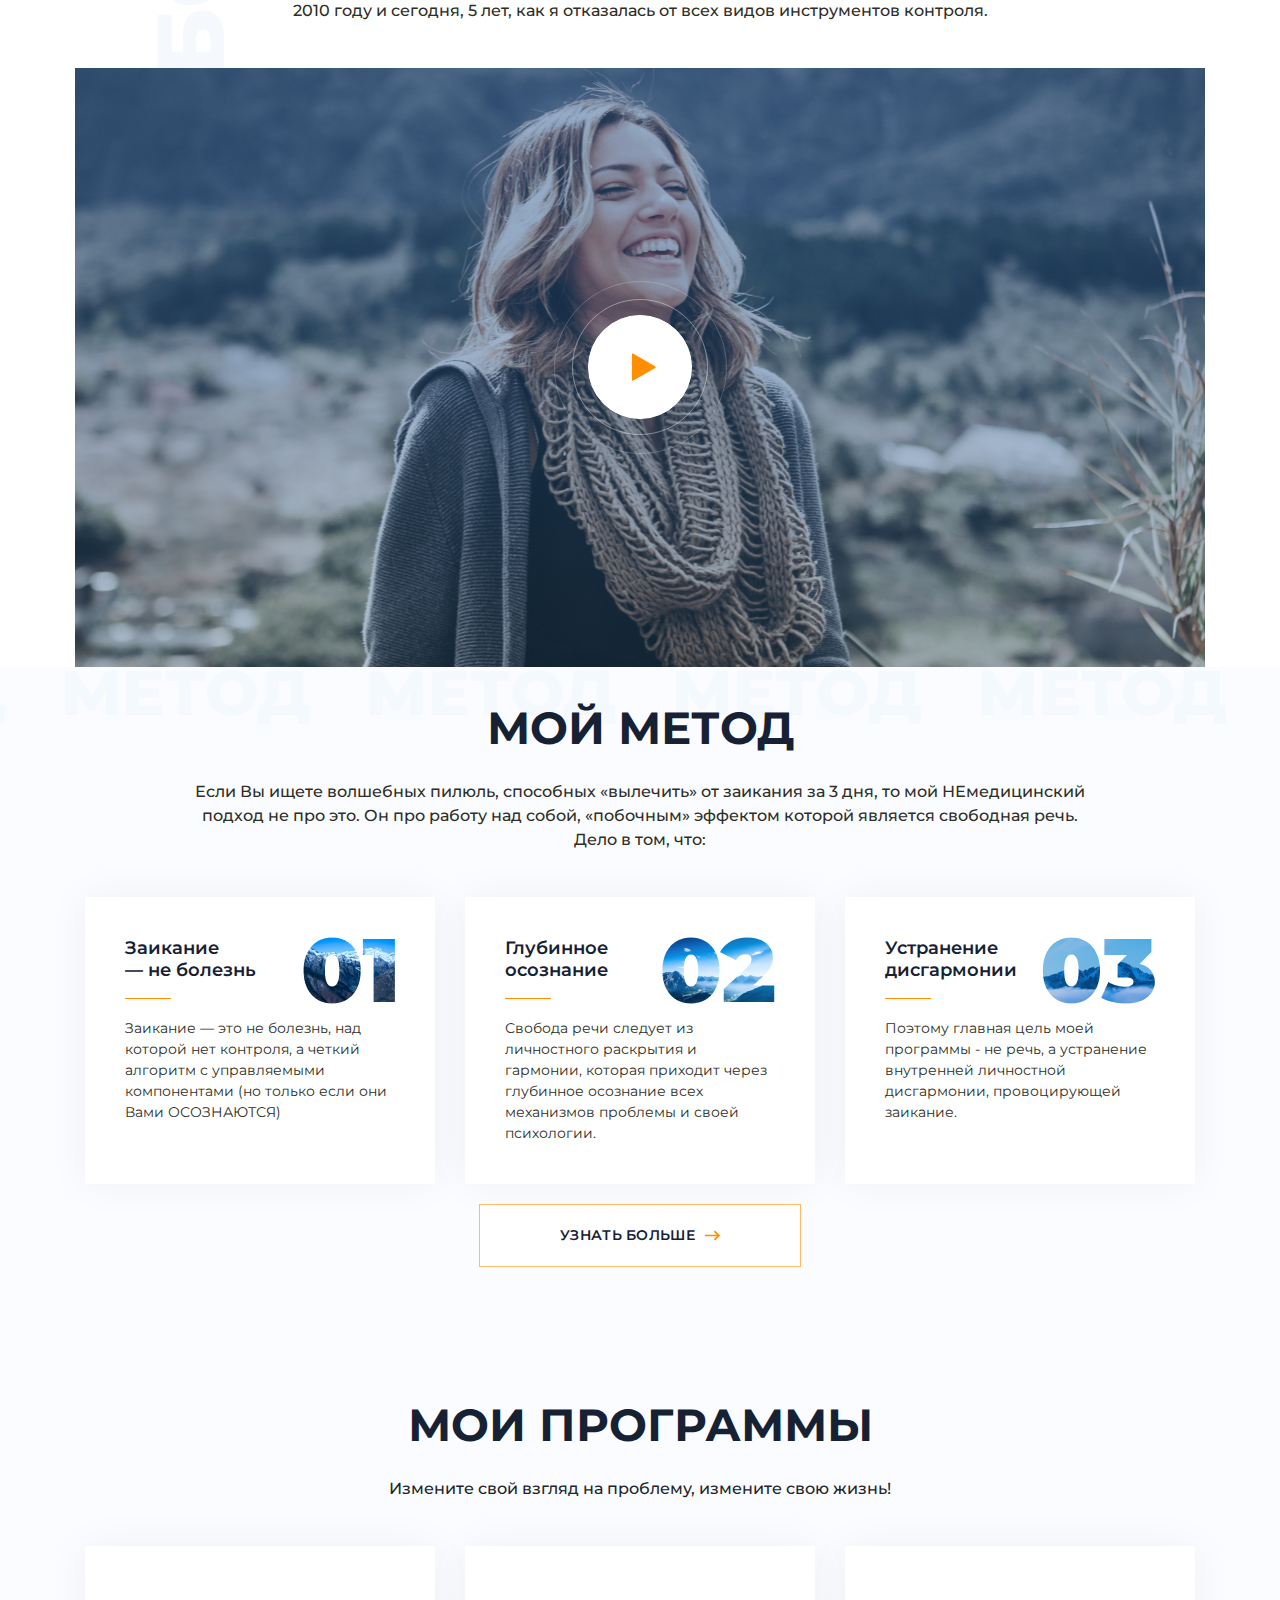
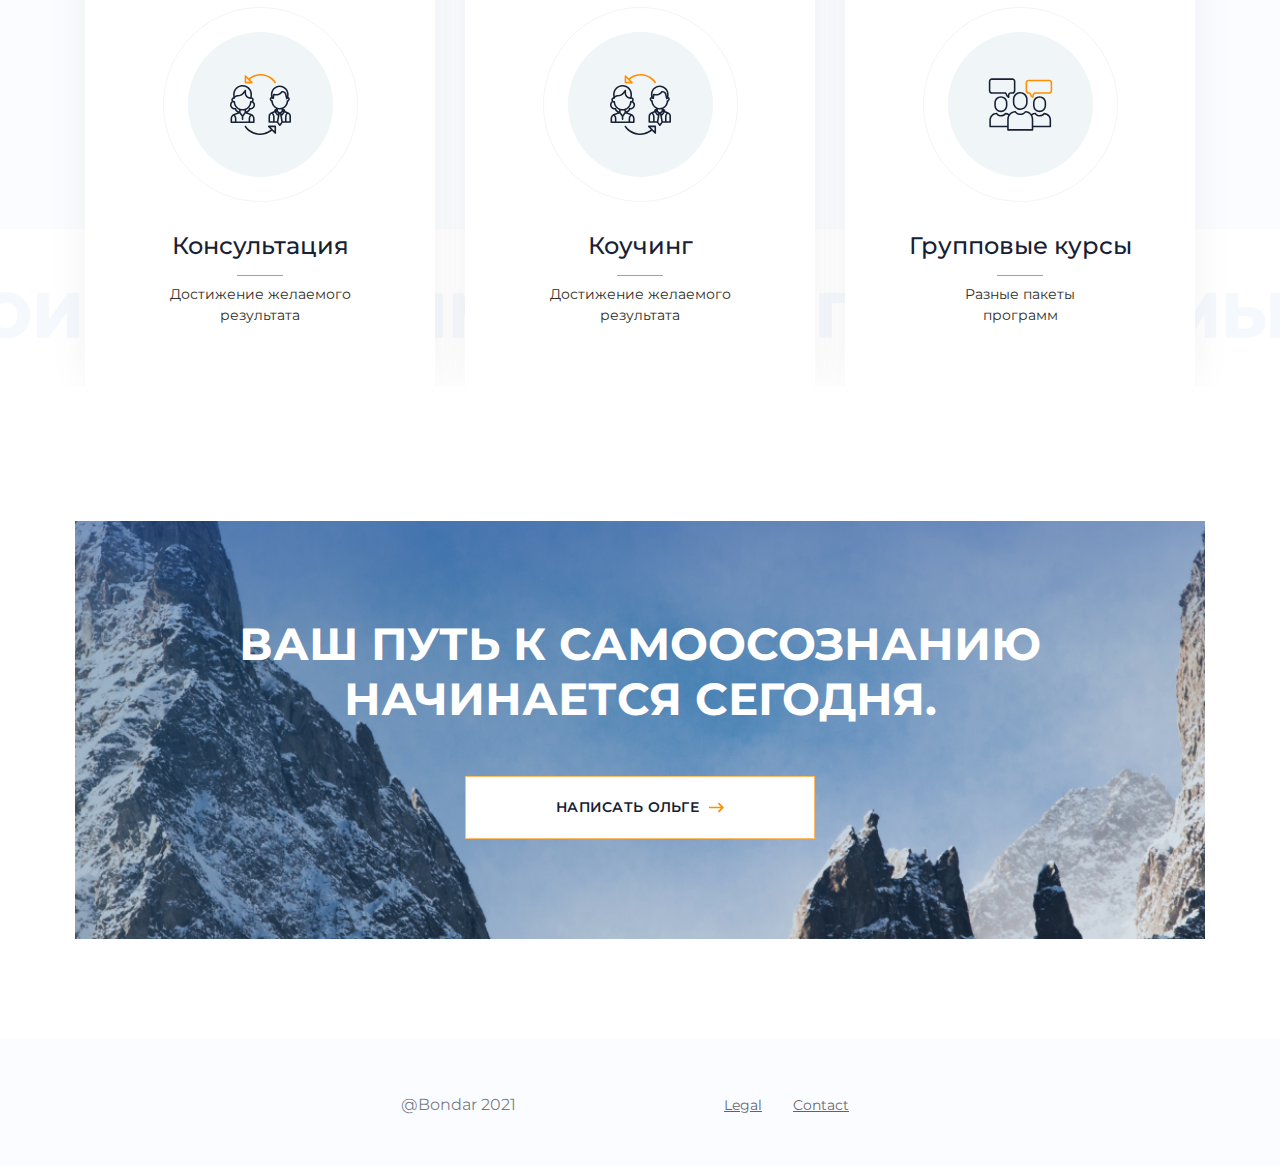
==== commit de496ec0: "add files 6" ====
--- a/index.html
+++ b/index.html
@@ -150,9 +150,15 @@
                     волшебник, который взмахом палочки изменит вашу жизнь и решит все проблемы, или выдаст обещания,
                     советы
                     и рецепты на все случаи жизни.</p>
-                <div>
-                    <a class="btn learn_more__btn" href="#">узнать больше</a>
-                </div>
+                <!--                <div>-->
+                <!--                    <a class="btn learn_more__btn" href="#">узнать больше</a>-->
+                <!--                </div>-->
+
+                <button class="whoI__button-img button-img">
+                    <a class="button-img__text" href="#">узнать больше</a>
+                    <img class="button-img__glass-white" src="image/whoI/next.svg" alt="next">
+                    <img class="button-img__glass-orange" src="image/quote/next.svg" alt="next">
+                </button>
             </div>
         </div>
     </div>
@@ -192,6 +198,9 @@
 </section>
 
 <section class="my_method">
+    <div class="my_method__method">
+        <img src="image/myMethod/myMethod.png" alt="my method">
+    </div>
     <div class="vertical-line vertical-line__one"></div>
     <div class="vertical-line vertical-line__two"></div>
     <div class="vertical-line vertical-line__three"></div>
@@ -200,12 +209,12 @@
     <div class="vertical-line vertical-line__center"></div>
     <div class="vertical-line vertical-line__left"></div>
 
-    <ul class="my_method__method biggest_text">
-        <li>метод</li>
-        <li>метод</li>
-        <li>метод</li>
-        <li>метод</li>
-    </ul>
+<!--    <ul class="my_method__method biggest_text">-->
+<!--        <li>метод</li>-->
+<!--        <li>метод</li>-->
+<!--        <li>метод</li>-->
+<!--        <li>метод</li>-->
+<!--    </ul>-->
 
     <div class="my_method__container container">
         <div class="progress__text">
@@ -255,11 +264,21 @@
                 </div>
             </div>
         </div>
-        <a class="my_method__btn btn" href="#">узнать больше</a>
+        <!--        <a class="my_method__btn btn" href="#">узнать больше</a>-->
+        <div class="wrapper-button-img">
+            <button class="my_method__button-img button-img">
+                <a class="button-img__text" href="#">узнать больше</a>
+                <img class="button-img__glass-white" src="image/whoI/next.svg" alt="next">
+                <img class="button-img__glass-orange" src="image/quote/next.svg" alt="next">
+            </button>
+        </div>
     </div>
 </section>
 
 <section class="my_programs">
+    <div class="my_programs__method">
+        <img src="image/myPrograms/myPrograms.png" alt="my programs">
+    </div>
     <div class="vertical-line vertical-line__one"></div>
     <div class="vertical-line vertical-line__two"></div>
     <div class="vertical-line vertical-line__three"></div>
@@ -289,7 +308,12 @@
                             пул
                             волнующих вопросов: как о самой природе заикания, так и о жизни с этим недостатком.
                         </p>
-                        <a class="my_programs__btn btn" href="#">узнать больше</a>
+<!--                        <a class="my_programs__btn btn" href="#">узнать больше</a>-->
+                        <button class="my_programs__button-img button-img">
+                            <a class="button-img__text" href="#">узнать больше</a>
+                            <img class="button-img__glass-white" src="image/whoI/next.svg" alt="next">
+                            <img class="button-img__glass-orange" src="image/quote/next.svg" alt="next">
+                        </button>
                     </div>
                     <img src="image/myPrograms/coaching-icon.svg" alt="coaching icon"/>
                     <h4 class="approaches_column_title approaches_title">Консультация</h4>
@@ -313,7 +337,12 @@
                             пул
                             волнующих вопросов: как о самой природе заикания, так и о жизни с этим недостатком.
                         </p>
-                        <a class="my_programs__btn btn" href="#">узнать больше</a>
+<!--                        <a class="my_programs__btn btn" href="#">узнать больше</a>-->
+                        <button class="my_programs__button-img button-img">
+                            <a class="button-img__text" href="#">узнать больше</a>
+                            <img class="button-img__glass-white" src="image/whoI/next.svg" alt="next">
+                            <img class="button-img__glass-orange" src="image/quote/next.svg" alt="next">
+                        </button>
                     </div>
                     <img src="image/myPrograms/coaching-icon.svg" alt="coaching icon"/>
                     <h4 class="approaches_column_title approaches_title">Коучинг</h4>
@@ -338,10 +367,16 @@
                             пул
                             волнующих вопросов: как о самой природе заикания, так и о жизни с этим недостатком.
                         </p>
-                        <a class="my_programs__btn btn" href="#">узнать больше</a>
+                        <!--                        <a class="my_programs__btn btn" href="#">узнать больше</a>-->
+                        <button class="my_programs__button-img button-img">
+                            <a class="button-img__text" href="#">узнать больше</a>
+                            <img class="button-img__glass-white glass-white" src="image/whoI/next.svg" alt="next">
+                            <img class="button-img__glass-orange glass-orange" src="image/quote/next.svg" alt="next">
+                        </button>
+
                     </div>
                     <img src="image/myPrograms/GroupCourses-icon.svg" alt="coaching icon"/>
-                    <h4 class="approaches_column_title approaches_title">Групповые курсыг</h4>
+                    <h4 class="approaches_column_title approaches_title">Групповые курсы</h4>
                     <p class="my_programs__text-advantage approaches_text">
                         Разные пакеты <br> программ
                     </p>
@@ -350,10 +385,10 @@
         </div>
     </div>
 
-    <ul class="my_programs__method  my_method__method biggest_text ">
-        <li class="col">Мои программы</li>
-        <li class="col">Мои программы</li>
-    </ul>
+    <!--    <ul class="my_programs__method  my_method__method biggest_text ">-->
+    <!--        <li class="col">Мои программы</li>-->
+    <!--        <li class="col">Мои программы</li>-->
+    <!--    </ul>-->
 </section>
 
 <section class="road">
@@ -373,7 +408,12 @@
     <div class="road__content">
         <div class="road_container container">
             <h3 class="road__title title">Ваш путь к самоосознанию начинается сегодня. </h3>
-            <a class="road__btn btn" href="#">Написать Ольге</a>
+<!--            <a class="road__btn btn" href="#">Написать Ольге</a>-->
+            <button class="road__button-img button-img">
+                <a class="button-img__text" href="#">Написать Ольге</a>
+                <img class="button-img__glass-white" src="image/whoI/next.svg" alt="next">
+                <img class="button-img__glass-orange" src="image/quote/next.svg" alt="next">
+            </button>
         </div>
     </div>
 </section>
--- a/css/style.css
+++ b/css/style.css
@@ -15,6 +15,46 @@
     max-width: 100%;
 }
 
+.button-img {
+    text-align: center;
+    background: #FFFFFF;
+    /*margin: 50px auto 0;*/
+    /*width: 30%;*/
+    padding: 20px 80px;
+    border: 1px solid rgba(255, 142, 1, 0.6);
+    display: flex;
+    align-items: center;
+    justify-content: space-between;
+}
+
+.button-img:hover {
+    background: #ff8e01;
+    color: #FFFFFF;
+}
+.button-img:hover .button-img__text{
+    color: #FFFFFF;
+    text-decoration: none;
+}
+.button-img__text {
+    font-weight: 600;
+    font-size: 14px;
+    line-height: 21px;
+    letter-spacing: 0.02em;
+    text-transform: uppercase;
+    color: #172134;
+}
+
+.button-img__glass-orange {
+    display: none;
+}
+
+.button-img:hover .button-img__glass-white {
+    display: none;
+}
+
+.button-img:hover .button-img__glass-orange {
+    display: block;
+}
 
 /*==============HEADER=============*/
 .wrapper {
@@ -424,24 +464,16 @@
 
 .whoI {
     position: relative;
-    background: #FAFCFF;
-}
-
-/*.whoI_container {*/
-/*    display: flex;*/
-/*    justify-content: space-between;*/
-/*    padding: 100px 15px 50px;*/
-/*}*/
+    background: #FFFFFF;
+    z-index: 4;
+}
 
 .whoI_info {
-    /*flex: 0 0 58.333333%;*/
-    /*max-width: 58.333333%;*/
-    /*padding-right: 50px;*/
     z-index: 1;
 }
 
 .title {
-    padding: 50px 0 25px 0;
+    padding: 30px 0 25px 0;
     margin: 0;
     font-weight: bold;
     font-size: 45px;
@@ -465,7 +497,13 @@
     width: 45%;
     filter: drop-shadow(0px 30px 80px rgba(41, 87, 182, 0.3));
 }
-
+.whoI__button-img{
+    margin-top: 66px;
+    /*text-align: start;*/
+}
+.button-img__glass-white, .button-img__glass-orange{
+    margin-left: 10px;
+}
 .learn_more__btn::before {
     right: 40px;
 }
@@ -514,9 +552,12 @@
 /*=============================================*/
 .progress {
     position: relative;
-    background: #FAFCFF;
+    background: #FFFFFF;
     height: 100%;
     flex-direction: column;
+}
+.progress__container{
+    position: relative;
 }
 
 .name-psychologist__height {
@@ -584,46 +625,53 @@
 }
 
 /*======================================*/
+.my_method__container{
+    position: relative;
+}
 .my_method {
     position: relative;
-    padding-top: 50px;
+    padding-top: 3px;
     padding-bottom: 100px;
     background: #FAFCFF;
 }
 
 .my_method__method {
     position: absolute;
-    top: 0;
-    left: 0;
-    right: 0;
-    margin: 6px 75px 0;
-    list-style-type: none;
+    width: 100%;
+    /*position: absolute;*/
+    /*top: 0;*/
+    /*left: 0;*/
+    /*right: 0;*/
+    /*margin: 6px 75px 0;*/
+    /*list-style-type: none;*/
+    /*display: flex;*/
+    /*justify-content: space-between;*/
+    /*flex-wrap: wrap;*/
+    /*padding-left: 10px;*/
+}
+
+.my_method__approaches_column {
+    margin-bottom: 20px;
+}
+
+.item {
+    height: 100%;
+}
+
+.my_method__approaches_item {
+    padding: 40px;
+    background: #FFFFFF;
+    box-shadow: 0 0 40px rgba(0, 0, 0, 0.05);
+}
+
+.approaches_top {
     display: flex;
     justify-content: space-between;
     flex-wrap: wrap;
-    padding-left: 10px;
-}
-
-.my_method__approaches_column {
-    margin-bottom: 20px;
-}
-
-.item {
-    height: 100%;
-}
-
-.my_method__approaches_item {
-    padding: 40px;
-    background: #FFFFFF;
-    box-shadow: 0 0 40px rgba(0, 0, 0, 0.05);
-}
-
-.approaches_top {
-    display: flex;
-    justify-content: space-between;
-    flex-wrap: wrap;
-}
-
+}
+.my_method__button-img{
+    margin: 0 auto;
+}
 /*===========Загальний стиль заголовка методів==============*/
 .title_methods {
     font-weight: 600;
@@ -683,7 +731,7 @@
 /*============================================*/
 .my_programs {
     position: relative;
-    background: #E5E5E5;
+    background: #FAFCFF;
 }
 
 .my_programs_container {
@@ -693,36 +741,32 @@
 .my_programs__under_title {
     margin: 0;
 }
-
-.my_programs__row {
-    /*padding-bottom: 100px;*/
-}
+.my_programs{
+    position: relative;
+}
+.my_programs__method{
+    position: absolute;
+    width: 100%;
+    left: 0;
+    bottom: 0;
+    padding: 63px 0 48px 0;
+    background: #FFFFFF;
+}
+/*.my_programs::after {*/
+/*    content: "";*/
+/*    position: absolute;*/
+/*    bottom: 0;*/
+/*    left: 0;*/
+/*    margin: auto;*/
+/*    !*width: 100%;*!*/
+/*    !*height: 116px;*!*/
+/*    background:red url("../image/myPrograms/myPrograms.png")0 0/100% auto no-repeat;*/
+/*  */
+/*}*/
 
 .my_programs__col {
     position: relative;
-    z-index: 2;
-}
-
-.my_programs__icon {
-    /*margin-bottom: 40px;*/
-    position: absolute;
-    top: 10px;
-}
-
-.my_programs__title-methods {
-    margin: 0 0 10px 0;
-    color: #FFFFFF;
-}
-
-.my_programs__text {
-    color: #FFFFFF;
-    margin: 0;
-}
-
-.my_programs__btn {
-    background: #FFFFFF;
-    margin: 30px auto 0;
-    width: 100%;
+    /*z-index: 2;*/
 }
 
 .my_programs__approaches_item {
@@ -735,84 +779,48 @@
     box-shadow: 0 0 40px rgba(0, 0, 0, 0.05);
 }
 
+/*.my_programs__approaches_item:hover .my_programs__approaches_item {*/
+/*    border: none;*/
+/*}*/
 .my_programs__item-active {
+    width: 100%;
+    height: 100%;
     background: #1746d2 url("../image/myPrograms/classActive.jpg") 50%/cover no-repeat;
     padding: 40px;
     position: absolute;
     text-align: start;
-
+    display: flex;
+    flex-direction: column;
     z-index: -1;
     opacity: 0;
     visibility: hidden;
-
     top: 0;
     left: 0;
     transition: .5s;
-
 }
 
 .my_programs__approaches_item:hover .my_programs__item-active {
     z-index: 999;
     opacity: 1;
     visibility: visible;
-    width: 100%;
-
-}
-
-.my_programs__approaches_item:hover .my_programs__approaches_item {
-    border: none;
-}
-
-.approaches_column_title {
-    padding-bottom: 15px;
-    margin: 30px auto 8px;
-}
-
-.approaches_column_title::before {
-    right: 0;
-}
-
-.my_programs__text-advantage {
-    margin: 0;
-}
-
-.image_wrapper {
-    display: flex;
-    text-align: center;
+    /*width: 100%;*/
+}
+.my_programs__button-img{
     justify-content: center;
-    align-items: center;
-    margin-top: 100px;
-}
-
-.image_border {
-    position: absolute;
-    border-radius: 50%;
-    border: 1px solid #F0F5F8;
-    width: 195px;
-    height: 195px;
-}
-
-.image_background {
-    position: absolute;
-    border-radius: 50%;
-    width: 145px;
-    height: 145px;
-    background: #F0F5F8;
-}
-
-.image_programs {
-    position: absolute;
-}
-
-.image_text {
-    margin-top: 140px;
-}
-
+    padding-left: 50px;
+    padding-right: 50px;
+}
 .image_radius-background {
     position: relative;
     top: 0;
     margin-bottom: 25px;
     height: 80px;
+    flex-shrink: 0;
+}
+
+.my_programs__icon {
+    position: absolute;
+    top: 10px;
 }
 
 .radius-background {
@@ -826,30 +834,66 @@
     opacity: 0.05;
 }
 
-.my_programs__method {
-    position: static;
+.my_programs__title-methods {
+    margin: 0 0 10px 0;
+    color: #FFFFFF;
+}
+
+.my_programs__text {
+    color: #FFFFFF;
     margin: 0;
-    padding: 0;
-    color: #F3F8FD;
-    opacity: 1;
-}
-
-.my_programs__method li {
-    position: absolute;
-    bottom: 0;
-    padding-top: 58px;
-    padding-bottom: 33px;
-    background: #FAFCFF;
+    flex: 0 1 100%;
+    overflow: hidden;
+}
+
+.my_programs__btn {
+    background: #FFFFFF;
+    margin: 30px auto 0;
+    width: 100%;
+}
+
+.my_programs__btn::before {
+    right: 40px;
+}
+
+.approaches_column_title {
+    padding-bottom: 15px;
+    margin: 30px auto 8px;
+}
+
+.approaches_column_title::before {
+    right: 0;
+}
+
+.my_programs__text-advantage {
     margin: 0;
 }
 
-.my_programs__method li:nth-child(2) {
-    position: absolute;
-    bottom: 0;
-    right: 0;
-    padding-bottom: 33px;
-    background: #FAFCFF;
-}
+/*.my_programs__method {*/
+/*    position: static;*/
+/*    margin: 0;*/
+/*    padding: 0;*/
+/*    color: #F3F8FD;*/
+/*    opacity: 1;*/
+/*}*/
+
+/*.my_programs__method li {*/
+/*    position: absolute;*/
+/*    bottom: 0;*/
+/*    padding-top: 58px;*/
+/*    padding-bottom: 33px;*/
+/*    background: #FAFCFF;*/
+/*    margin: 0;*/
+/*}*/
+
+/*.my_programs__method li:nth-child(2) {*/
+/*    position: absolute;*/
+/*    bottom: 0;*/
+/*    right: 0;*/
+/*    padding-bottom: 33px;*/
+/*    background: #FAFCFF;*/
+/*}*/
+
 
 /*===================================*/
 .road {
@@ -857,7 +901,7 @@
     position: relative;
     padding-top: 134px;
     padding-bottom: 100px;
-    background: #FAFCFF;
+    background: #FFFFFF;
 }
 
 .road__method {
@@ -891,7 +935,10 @@
     padding: 20px 90px;
     text-align: start;
 }
-
+.road__button-img{
+    margin: 50px auto 0;
+    padding: 20px 90px;
+}
 .road__btn::before {
     right: 90px;
 }
@@ -899,7 +946,7 @@
 /*============================================*/
 .footer {
     position: relative;
-    background: #E5E5E5;
+    background: #FAFCFF;
     padding: 54px 0 49px;
 }
 
--- a/css/style_media.css
+++ b/css/style_media.css
@@ -69,7 +69,16 @@
     }
 
     .my_programs__method {
-        display: none;
+        /*display: none;*/
+    }
+
+    .my_programs__item-active {
+        padding: 20px;
+    }
+
+    .my_programs__btn, .button-img {
+        padding-left: 40px;
+        padding-right: 40px;
     }
 
     .quote__content {
@@ -156,6 +165,10 @@
         width: 65%;
     }
 
+    .my_method {
+        padding-bottom: 50px;
+    }
+
     .my_method__btn {
         width: 45%;
     }
@@ -169,12 +182,15 @@
         white-space: pre-line;
     }
 
-    .my_programs__method li {
-        width: 50%;
-    }
 
     .my_programs__approaches_item {
-        padding: 0 0 30px 0;
+        padding: 30px 0;
+
+    }
+
+    .progress__text {
+        text-align: center;
+        padding-top: 20px;
     }
 }
 
@@ -186,6 +202,11 @@
 
     .quote__title__author {
         margin-bottom: 100px;
+    }
+
+    .road {
+        padding-top: 15px;
+        padding-bottom: 15px;
     }
 
     .round_page_buttons__string {
@@ -214,12 +235,38 @@
     }
 
     .my_programs__method {
-        display: none;
-    }
+        /*display: none;*/
+    }
+
+    .footer {
+        padding-top: 15px;
+        padding-bottom: 15px;
+    }
+
+    .email {
+        margin-bottom: 15px;
+    }
+}
+
+@media screen and (max-width: 828px) {
+    .my_method__approaches, .my_programs__row {
+        padding-right: 70px;
+    }
+}
+
+@media screen and (max-width: 576px) {
 
 }
 
 @media (max-width: 576px) {
+    .glass-white, .glass-orange {
+        display: none;
+    }
+
+    .button-img {
+        padding-left: 10px;
+        padding-right: 10px;
+    }
 
     .header {
         flex-direction: column;
@@ -262,16 +309,35 @@
         margin: 0 75px 0 10px;
     }
 
-    .my_programs__item-active {
-        height: 100%;
-    }
-
-    .my_programs__method li {
-        display: none;
+    .button-img {
+        width: 100%;
+        justify-content: center;
+    }
+
+    .wrapper-button-img {
+        padding-right: 70px;
+    }
+
+    .progress__text {
+        padding-right: 70px;
+        margin-bottom: 15px;
+    }
+
+    .my_method {
+        padding-bottom: 15px;
+    }
+
+    .my_method__button-img {
+        margin: 0;
     }
 
     .biggest_text {
         display: none;
+    }
+
+    .my_programs__title {
+        font-size: 25px;
+        line-height: 30px;
     }
 
     .road__content {
@@ -284,8 +350,15 @@
         line-height: 45px;
     }
 
+    .road__button-img {
+        padding-left: 20px;
+        padding-right: 20px;
+        width: auto;
+    }
+
     .footer_container {
-        display: inline-block;
+        /*display: inline-block;*/
+        justify-content: space-around;
     }
 
     .footer__content {
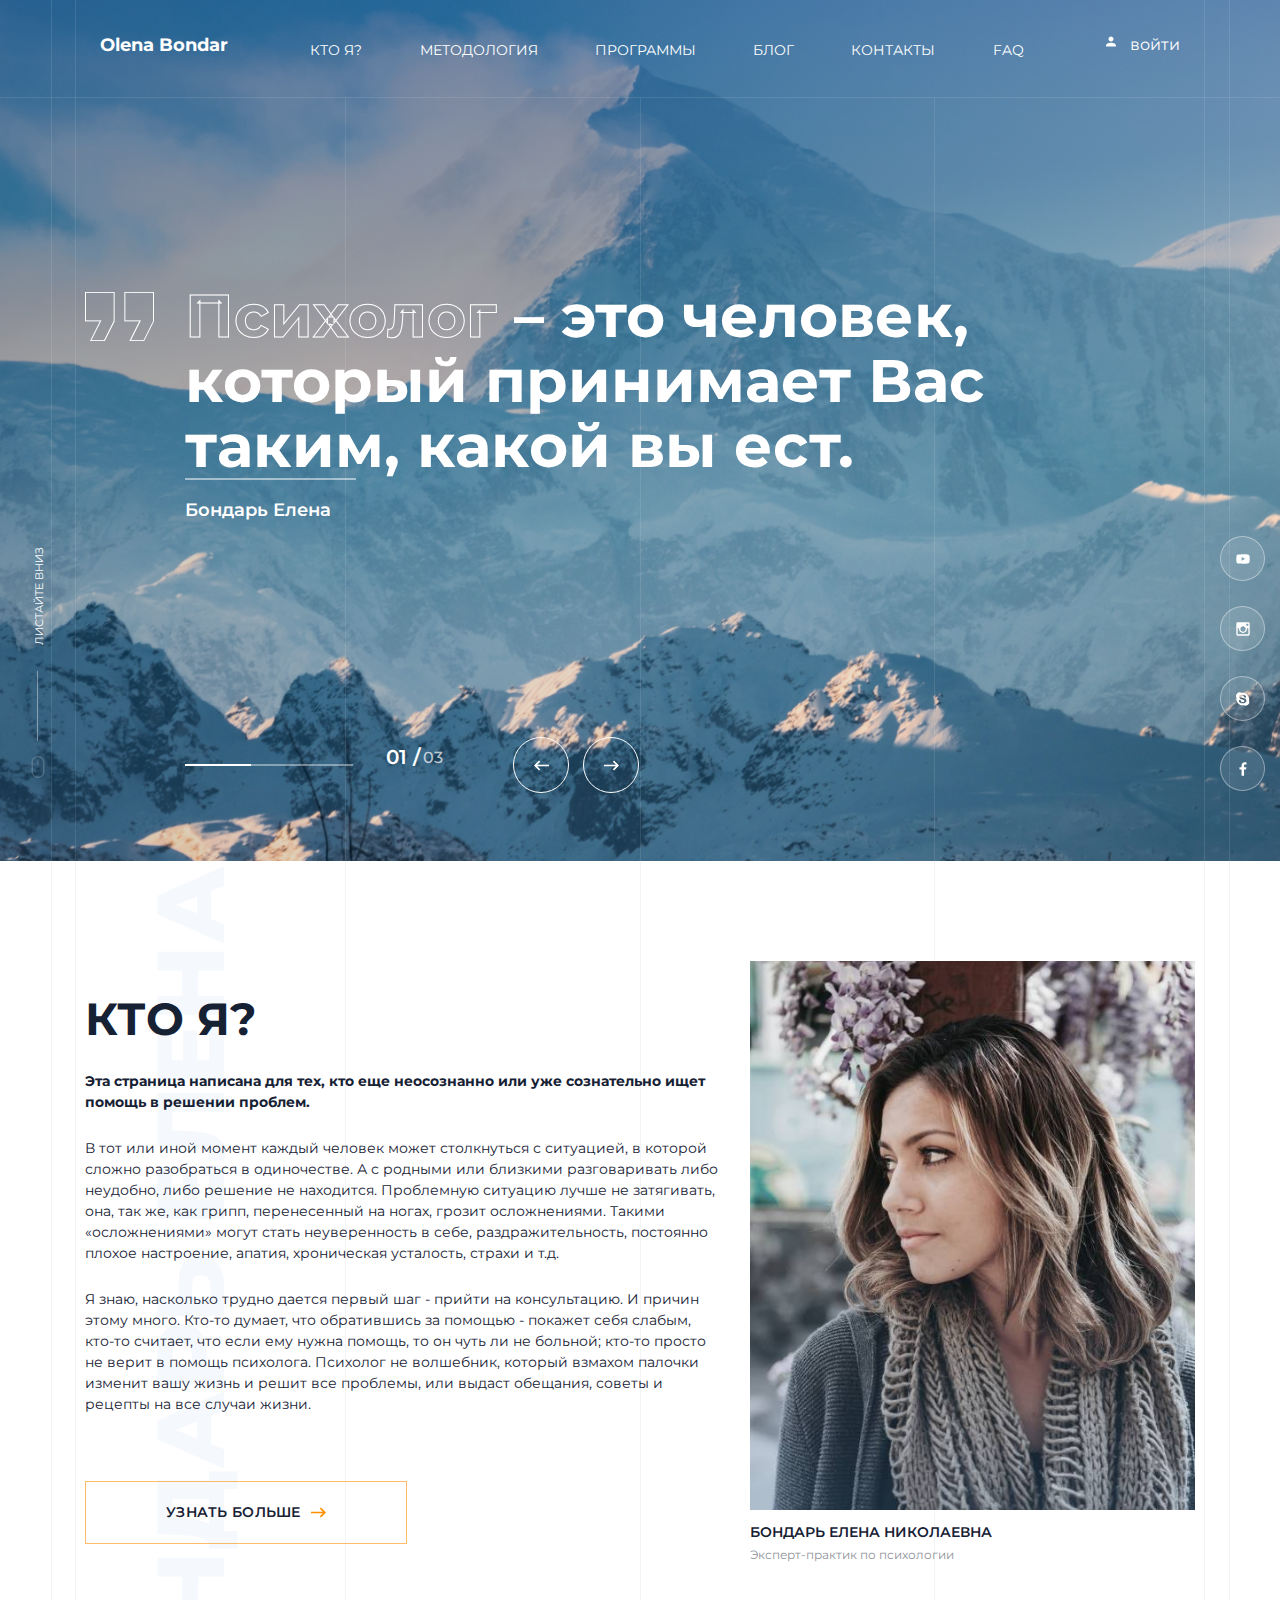
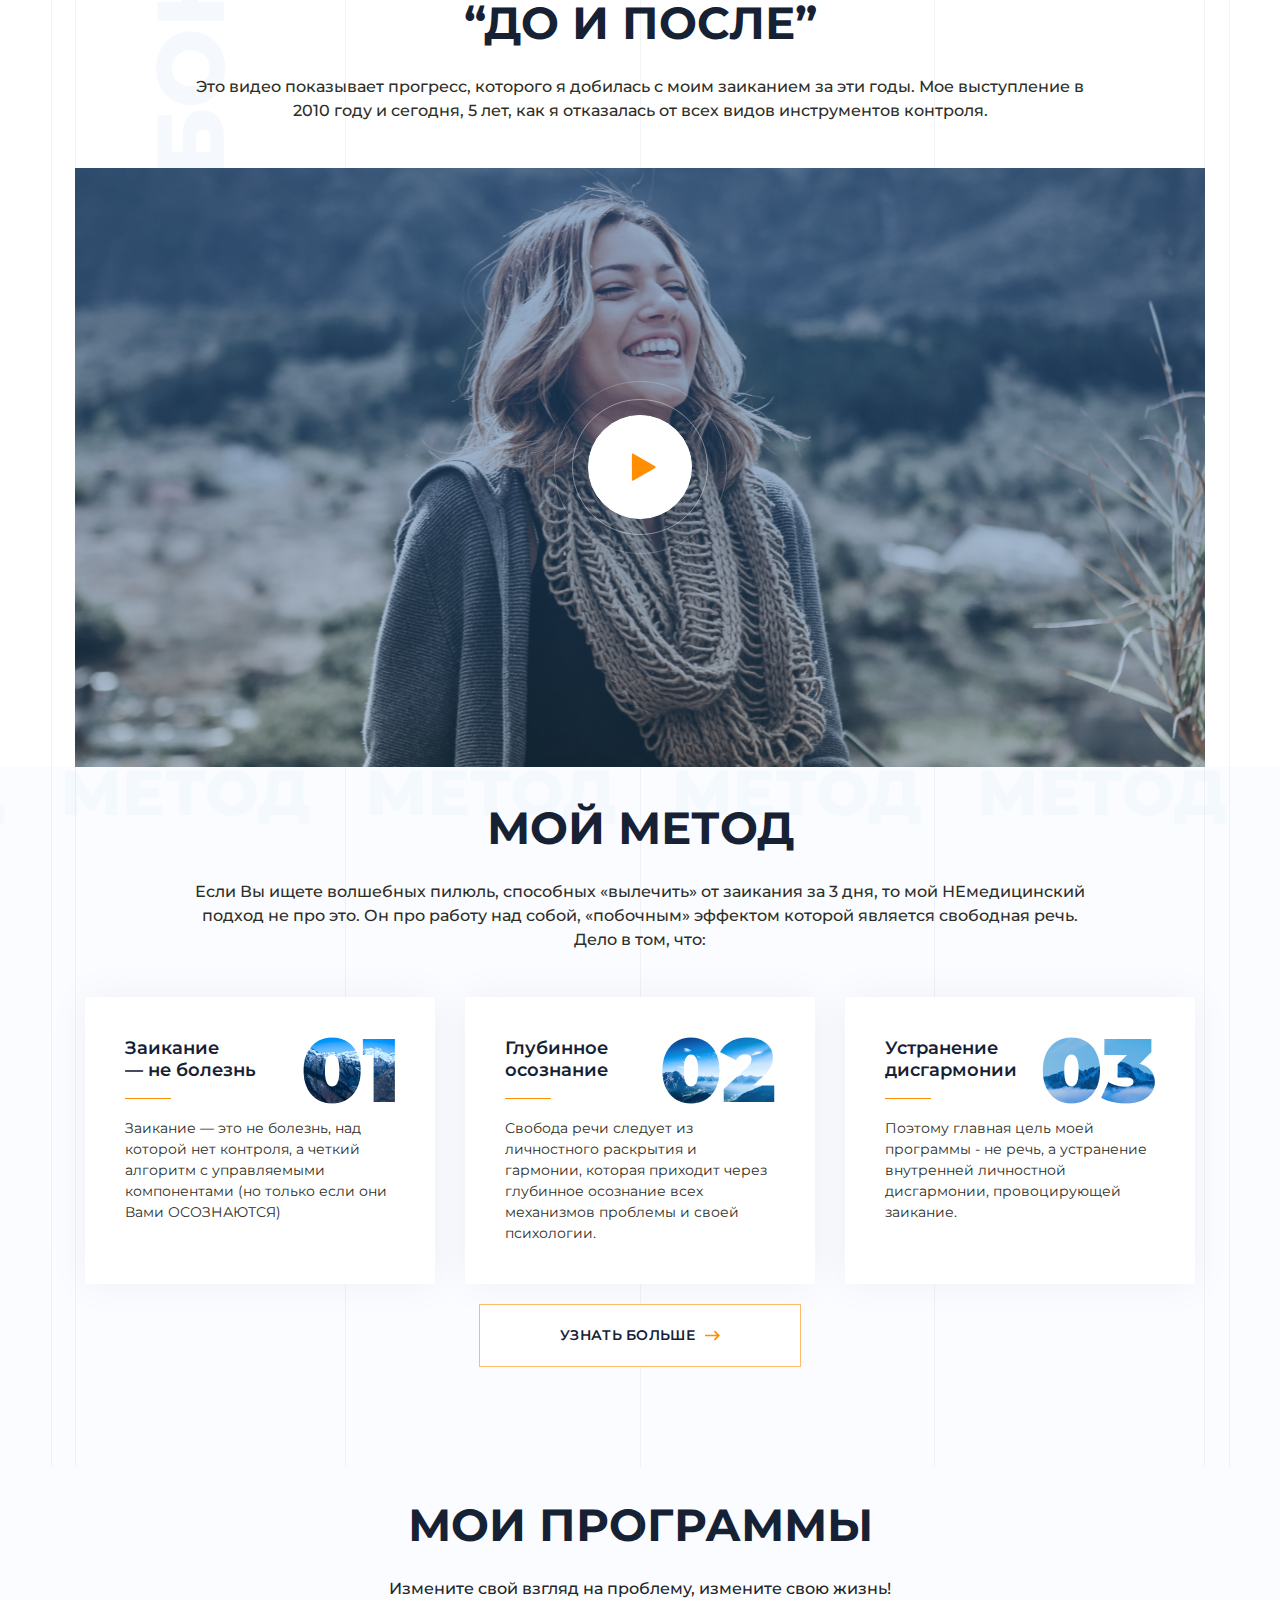
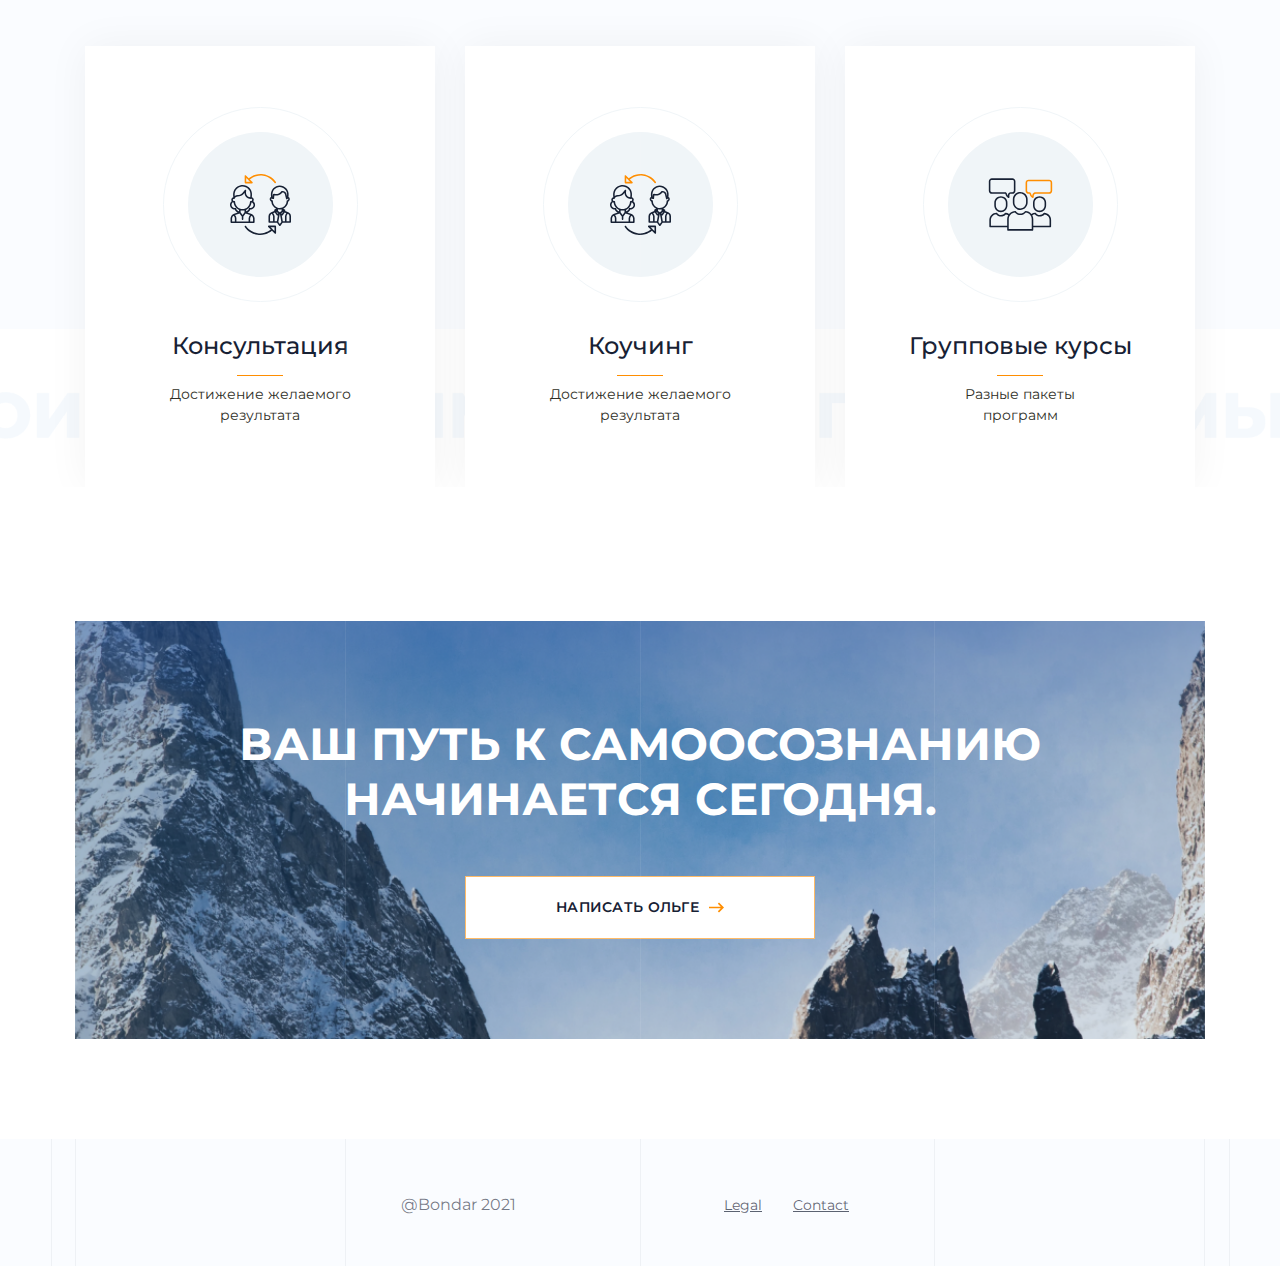
==== commit be9b66fb: "add files animation" ====
--- a/index.html
+++ b/index.html
@@ -67,7 +67,7 @@
             <p class="quote__scroll_down__text">листайте вниз</p>
             <div class="quote__scroll_down__line">
                 <div class="scroll_down__line"></div>
-                <img class="scroll_down__img" src="image/quote/mouse.svg">
+                <img class="scroll_down__img" src="image/quote/mouse.svg" alt="mouse"/>
             </div>
         </div>
         <div class="quote__social social">
@@ -114,6 +114,7 @@
         </div>
     </div>
 </section>
+
 
 <section class="whoI">
     <div class="vertical-line vertical-line__one"></div>
@@ -173,7 +174,6 @@
     <div class="vertical-line vertical-line__center"></div>
     <div class="vertical-line vertical-line__left"></div>
 
-
     <p class="name-psychologist__height biggest_text">Бондарь Елена Николаевна</p>
 
     <div class="progress__container container">
@@ -185,8 +185,6 @@
         </div>
     </div>
     <div class="progress__player">
-        <div class="player_btn__radius"></div>
-        <div class="player_btn__radius"></div>
         <button class="player_btn round_button">
             <svg class="progress__player-svg" width="25" height="28" viewBox="0 0 25 28" fill="none"
                  xmlns="http://www.w3.org/2000/svg">
@@ -195,6 +193,7 @@
             </svg>
         </button>
     </div>
+
 </section>
 
 <section class="my_method">
@@ -209,12 +208,12 @@
     <div class="vertical-line vertical-line__center"></div>
     <div class="vertical-line vertical-line__left"></div>
 
-<!--    <ul class="my_method__method biggest_text">-->
-<!--        <li>метод</li>-->
-<!--        <li>метод</li>-->
-<!--        <li>метод</li>-->
-<!--        <li>метод</li>-->
-<!--    </ul>-->
+    <!--    <ul class="my_method__method biggest_text">-->
+    <!--        <li>метод</li>-->
+    <!--        <li>метод</li>-->
+    <!--        <li>метод</li>-->
+    <!--        <li>метод</li>-->
+    <!--    </ul>-->
 
     <div class="my_method__container container">
         <div class="progress__text">
@@ -308,7 +307,7 @@
                             пул
                             волнующих вопросов: как о самой природе заикания, так и о жизни с этим недостатком.
                         </p>
-<!--                        <a class="my_programs__btn btn" href="#">узнать больше</a>-->
+                        <!--                        <a class="my_programs__btn btn" href="#">узнать больше</a>-->
                         <button class="my_programs__button-img button-img">
                             <a class="button-img__text" href="#">узнать больше</a>
                             <img class="button-img__glass-white" src="image/whoI/next.svg" alt="next">
@@ -337,7 +336,7 @@
                             пул
                             волнующих вопросов: как о самой природе заикания, так и о жизни с этим недостатком.
                         </p>
-<!--                        <a class="my_programs__btn btn" href="#">узнать больше</a>-->
+                        <!--                        <a class="my_programs__btn btn" href="#">узнать больше</a>-->
                         <button class="my_programs__button-img button-img">
                             <a class="button-img__text" href="#">узнать больше</a>
                             <img class="button-img__glass-white" src="image/whoI/next.svg" alt="next">
@@ -408,7 +407,7 @@
     <div class="road__content">
         <div class="road_container container">
             <h3 class="road__title title">Ваш путь к самоосознанию начинается сегодня. </h3>
-<!--            <a class="road__btn btn" href="#">Написать Ольге</a>-->
+            <!--            <a class="road__btn btn" href="#">Написать Ольге</a>-->
             <button class="road__button-img button-img">
                 <a class="button-img__text" href="#">Написать Ольге</a>
                 <img class="button-img__glass-white" src="image/whoI/next.svg" alt="next">
@@ -427,18 +426,9 @@
     <div class="vertical-line vertical-line__center"></div>
     <div class="vertical-line vertical-line__left"></div>
 
-    <div class="vertical-lines"></div>
-    <div class="vertical-lines__two"></div>
-    <div class="vertical-lines__three"></div>
-    <div class="vertical-lines__four"></div>
-    <div class="vertical-lines__right"></div>
-    <div class="vertical-lines__center"></div>
-    <div class="vertical-lines__center"></div>
-    <div class="vertical-lines__left"></div>
-
     <div class="footer_container container">
         <div class="footer__content">
-            <a href="#" class="email">@Bondar 2021</a>
+            <span class="email">@Bondar 2021</span>
         </div>
         <div class="footer__content">
             <ul class="info_contact">
--- a/css/style.css
+++ b/css/style.css
@@ -31,10 +31,12 @@
     background: #ff8e01;
     color: #FFFFFF;
 }
-.button-img:hover .button-img__text{
+
+.button-img:hover .button-img__text {
     color: #FFFFFF;
     text-decoration: none;
 }
+
 .button-img__text {
     font-weight: 600;
     font-size: 14px;
@@ -132,7 +134,7 @@
 }
 
 [class*='vertical-line'] {
-    display: none;
+    /*display: none;*/
 }
 
 .wrapper a {
@@ -464,8 +466,9 @@
 
 .whoI {
     position: relative;
-    background: #FFFFFF;
-    z-index: 4;
+    padding-top: 100px;
+    /*background: #FFFFFF;*/
+    /*z-index: 4;*/
 }
 
 .whoI_info {
@@ -497,13 +500,17 @@
     width: 45%;
     filter: drop-shadow(0px 30px 80px rgba(41, 87, 182, 0.3));
 }
-.whoI__button-img{
+
+.whoI__button-img {
     margin-top: 66px;
+    background: transparent;
     /*text-align: start;*/
 }
-.button-img__glass-white, .button-img__glass-orange{
+
+.button-img__glass-white, .button-img__glass-orange {
     margin-left: 10px;
 }
+
 .learn_more__btn::before {
     right: 40px;
 }
@@ -555,8 +562,10 @@
     background: #FFFFFF;
     height: 100%;
     flex-direction: column;
-}
-.progress__container{
+    overflow: visible;
+}
+
+.progress__container {
     position: relative;
 }
 
@@ -595,13 +604,35 @@
     height: 104px;
     background: #FFFFFF;
     border: 1px solid #FFFFFF;
-}
-
-.player_btn:hover .progress__player-svg path:hover {
-    fill: #1746d2;
-}
-
-.player_btn__radius:first-child {
+    cursor: pointer;
+    transition: background 0.5s ease;
+}
+
+.player_btn:hover {
+    width: 150px;
+    height: 150px;
+    background: #FF8E01;
+    border: 1px solid #FF8E01;
+}
+
+.progress__player-svg {
+    transition: fill .5s ease;
+}
+
+.player_btn:hover .progress__player-svg path {
+    fill: #FFFFFF;
+    width: 28px;
+    height: 31px;
+}
+
+.player_btn::before {
+    content: "";
+    display: block;
+    top: 0;
+    bottom: 0;
+    left: -50%;
+    right: -50%;
+    margin: auto;
     position: absolute;
     width: 173px;
     height: 173px;
@@ -609,15 +640,36 @@
     opacity: 0.2;
 
     border: 1px solid #FFFFFF;
-}
-
-.player_btn__radius {
+    transition: width 0.5s ease, height .5s ease;
+}
+
+.player_btn:hover::before {
+    width: 250px;
+    height: 250px;
+    border: 2px solid #FFFFFF;
+}
+
+.player_btn::after {
+    content: "";
+    display: block;
+    top: 0;
+    bottom: 0;
+    left: -50%;
+    right: -50%;
+    margin: auto;
     position: absolute;
     width: 136px;
     height: 136px;
     border-radius: 50%;
     opacity: 0.4;
     border: 1px solid #FFFFFF;
+    transition: width 0.5s ease, height .5s ease;
+}
+
+.player_btn:hover::after {
+    width: 200px;
+    height: 200px;
+    border: 2px solid #FFFFFF;
 }
 
 .progress__player-svg {
@@ -625,9 +677,10 @@
 }
 
 /*======================================*/
-.my_method__container{
-    position: relative;
-}
+.my_method__container {
+    position: relative;
+}
+
 .my_method {
     position: relative;
     padding-top: 3px;
@@ -669,9 +722,11 @@
     justify-content: space-between;
     flex-wrap: wrap;
 }
-.my_method__button-img{
+
+.my_method__button-img {
     margin: 0 auto;
 }
+
 /*===========Загальний стиль заголовка методів==============*/
 .title_methods {
     font-weight: 600;
@@ -741,10 +796,12 @@
 .my_programs__under_title {
     margin: 0;
 }
-.my_programs{
-    position: relative;
-}
-.my_programs__method{
+
+.my_programs {
+    position: relative;
+}
+
+.my_programs__method {
     position: absolute;
     width: 100%;
     left: 0;
@@ -752,6 +809,7 @@
     padding: 63px 0 48px 0;
     background: #FFFFFF;
 }
+
 /*.my_programs::after {*/
 /*    content: "";*/
 /*    position: absolute;*/
@@ -805,11 +863,13 @@
     visibility: visible;
     /*width: 100%;*/
 }
-.my_programs__button-img{
+
+.my_programs__button-img {
     justify-content: center;
     padding-left: 50px;
     padding-right: 50px;
 }
+
 .image_radius-background {
     position: relative;
     top: 0;
@@ -935,10 +995,12 @@
     padding: 20px 90px;
     text-align: start;
 }
-.road__button-img{
+
+.road__button-img {
     margin: 50px auto 0;
     padding: 20px 90px;
 }
+
 .road__btn::before {
     right: 90px;
 }
--- a/css/style_media.css
+++ b/css/style_media.css
@@ -10,6 +10,10 @@
 }
 
 @media screen and (max-width: 1200px) {
+    .vertical-line__two, .vertical-line__three {
+        display: none;
+    }
+
     .header__container {
         display: none;
     }
@@ -99,6 +103,7 @@
 }
 
 @media screen and (max-width: 992px) {
+
     .line {
         height: 4px;
         width: 168px;
@@ -133,11 +138,10 @@
         padding: 100px 0 40px;
     }
 
-    .quote .vertical-line__right,
-    .quote .vertical-line__left {
-        position: static;
-    }
-
+    /*.quote .vertical-line__right,*/
+    /*.quote .vertical-line__left {*/
+    /*    position: static;*/
+    /*}*/
     .quote__title {
         font-size: 40px;
         line-height: 50px;
@@ -196,6 +200,10 @@
 
 
 @media (max-width: 768px) {
+    .vertical-line__right, .vertical-line__left {
+        display: none;
+    }
+
     .quote__content {
         font-size: 45px;
     }
@@ -248,17 +256,23 @@
     }
 }
 
-@media screen and (max-width: 828px) {
+@media (min-width: 768px) and (max-width: 842px) {
     .my_method__approaches, .my_programs__row {
         padding-right: 70px;
     }
 }
 
-@media screen and (max-width: 576px) {
-
+@media screen and (max-width: 575px) {
+    .quote__content {
+        padding: 10px 45px;
+    }
 }
 
 @media (max-width: 576px) {
+    [class*='vertical-line'] {
+        display: none;
+    }
+
     .glass-white, .glass-orange {
         display: none;
     }
@@ -273,10 +287,6 @@
     }
 
     .quote {
-        padding: 0;
-    }
-
-    .quote__content {
         padding: 0;
     }
 
@@ -375,11 +385,6 @@
         padding: 0;
     }
 
-    .quote__content {
-        padding: 10px 40px;
-
-    }
-
     .quote__title {
         font-size: 30px;
         line-height: 40px;
@@ -390,6 +395,19 @@
     }
 }
 
+@media screen and (max-width: 360px) {
+    .btn_prev, .btn_next {
+        height: 80px;
+        width: 80px;
+    }
+}
+
+@media screen and (max-width: 320px) {
+    .footer_container {
+        flex-direction: column;
+    }
+}
+
 @media screen and (min-width: 575px) {
 
     .header__logo {
@@ -402,3 +420,6 @@
 }
 
 
+
+
+
